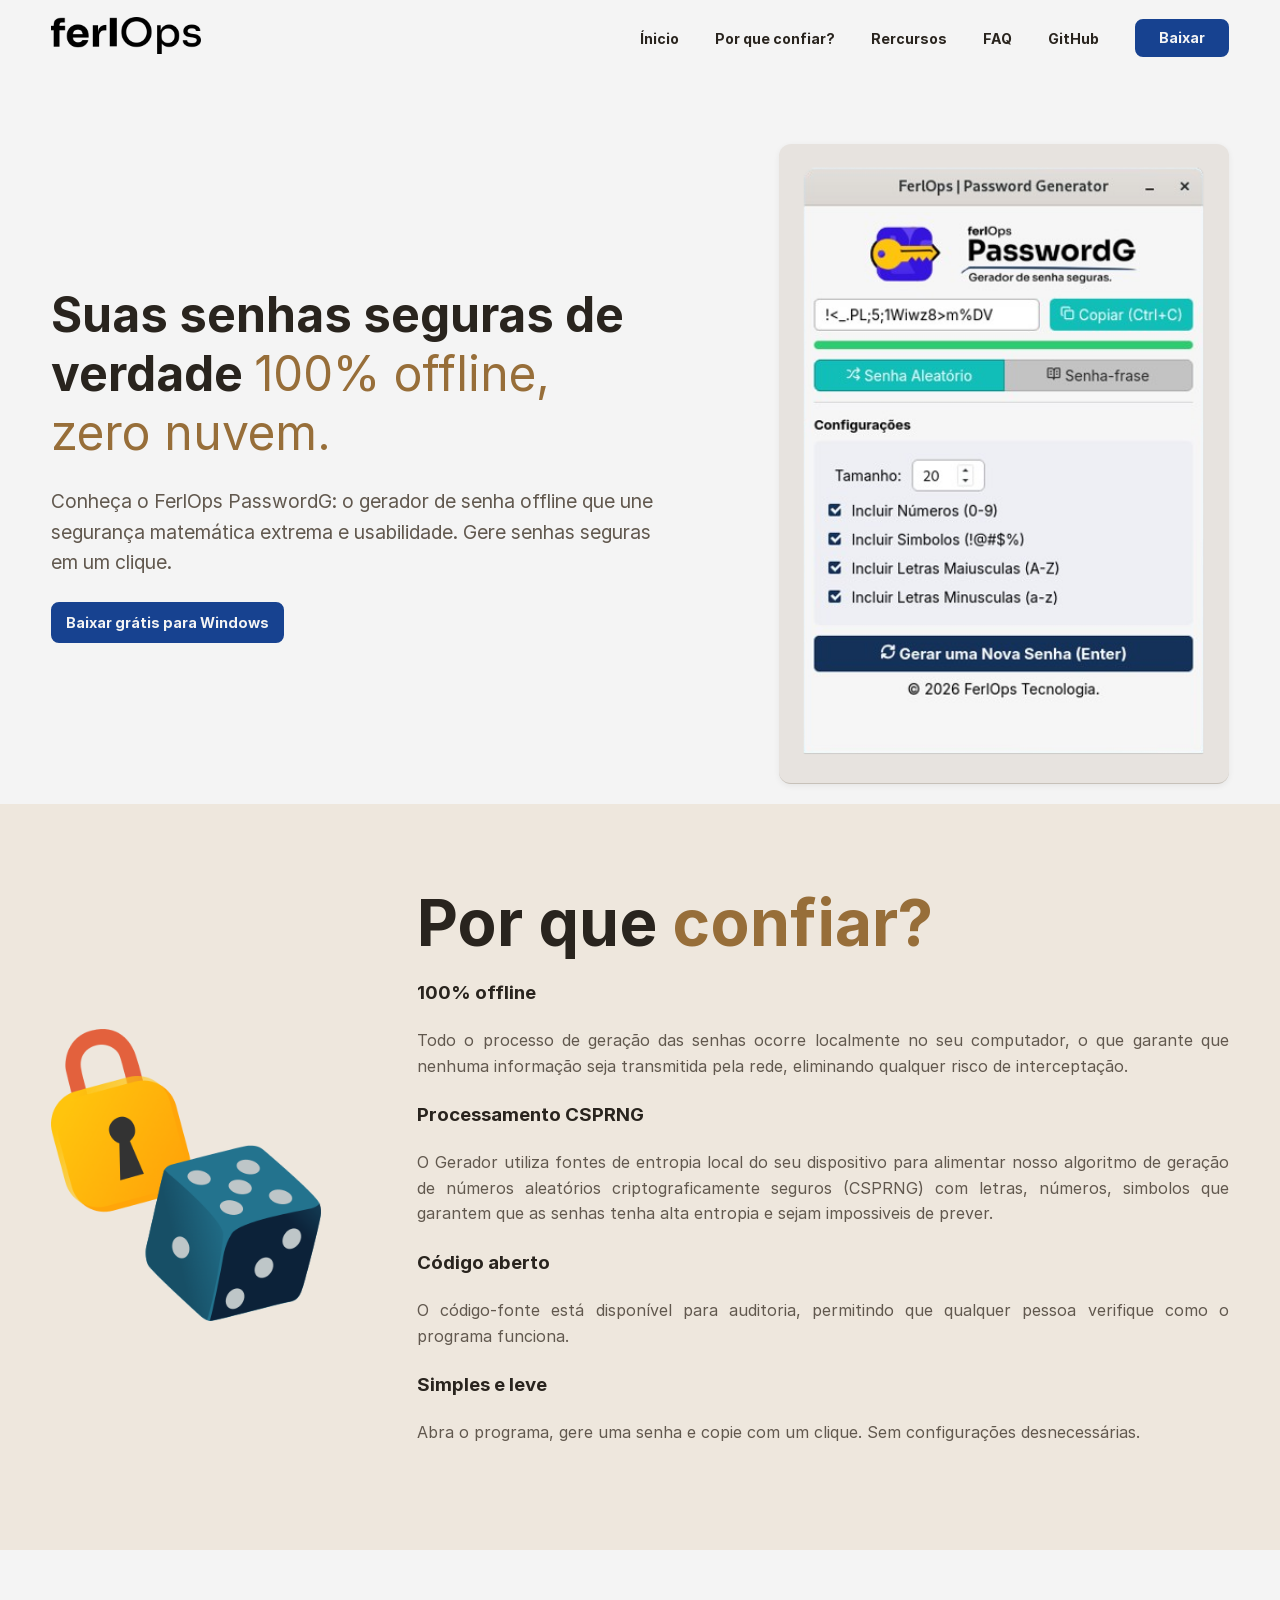
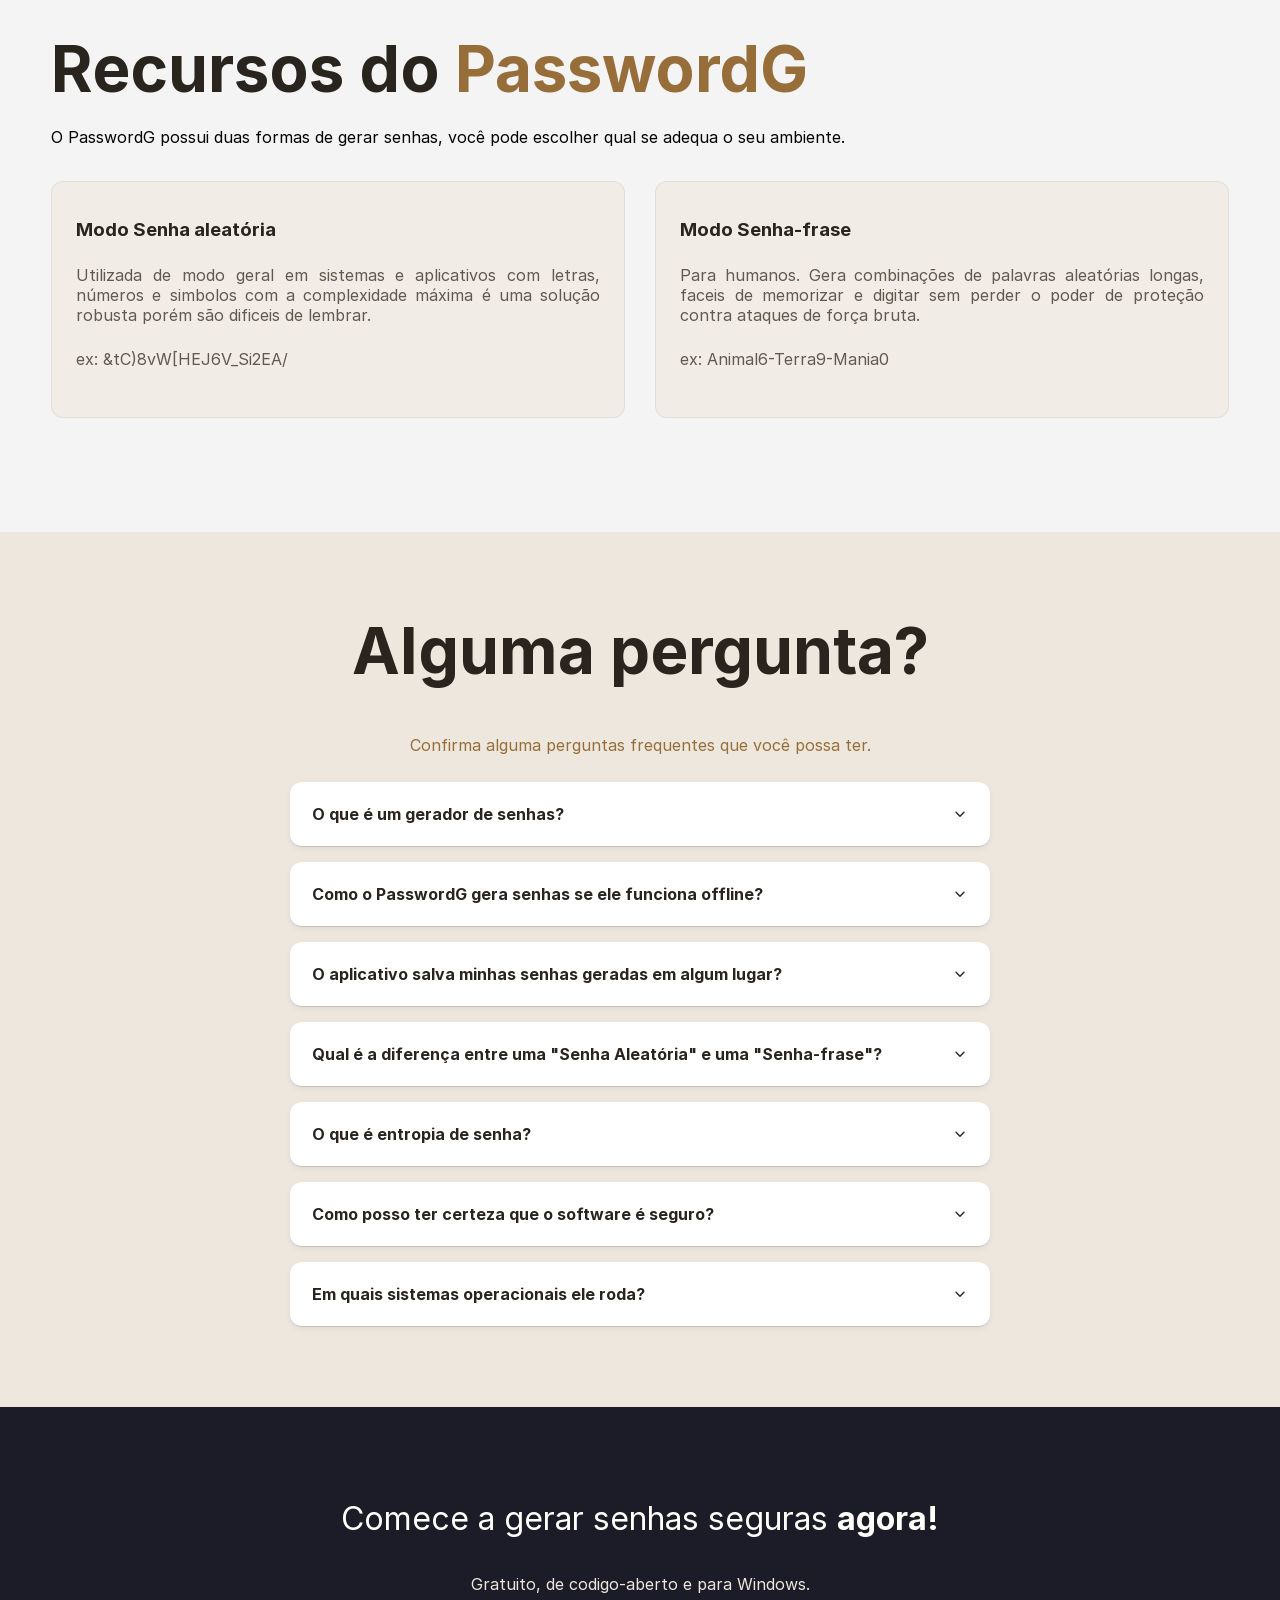
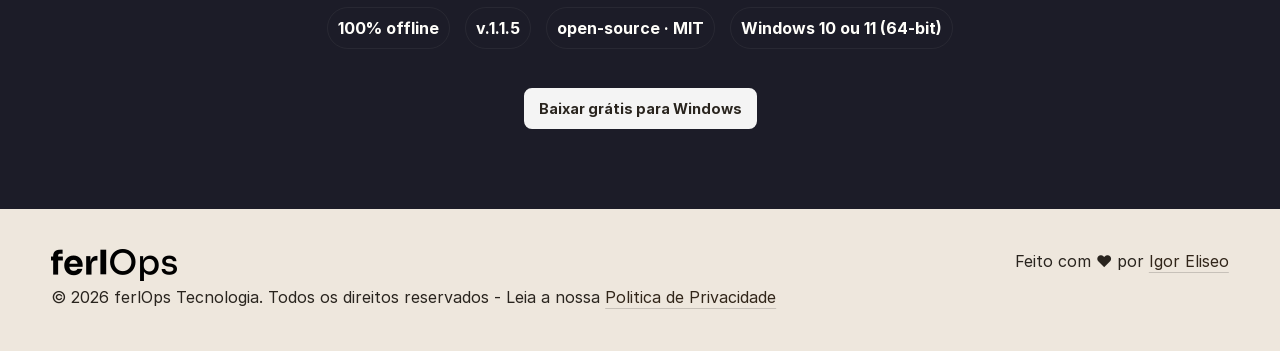
==== index.html @ 21e6d47d "editei o title do index.html" ====
<!DOCTYPE html>
<html lang="pt-BR">
<head>
    <meta charset="UTF-8">
    <meta name="description" content="A ferlOps é uma fornecedora de ferramentas de ponta especializada em criação de senhas seguras e segurança online.">
    <meta name="keywords" content="ferlops, password, generator, passwordg, ferlops tecnologia, gerador de senhas, gerador, passwordG">
    <meta name="author" content="Igor Eliseo">
    <meta property="og:type" content="website">
    <meta property="og:url" content="https://ferlops.com.br/">
    <meta property="og:title" content="ferlOps Tecnologia">
    <meta property="og:description" content="A ferlOps Password é uma ferramenta de ponta especializada em criação de senhas seguras.">
    <meta property="og:image" content="https://ferlops.com.br/assets/images/logo-ferlops.webp">
    <meta name="viewport" content="width=device-width, initial-scale=1.0">
    <title>ferlOps : Sua Identidade Digital, Protegida de Verdade.</title>
    <link rel="stylesheet" href="assets/css/styles.css">
    <link rel="stylesheet" href="assets/css/responsive.css">
    <link rel="stylesheet" href="assets/css/lucide.css">
</head>
<body>
    <header id="header">
        <div class="interface">
            <section class="logotipo-head">
                <img src="assets/images/logo-ferlops.webp" alt="Logotipo do FerlOps">
            </section>


            <nav class="menu-desktop">
                <ul>
                    <li><a href="#hero">Ínicio</a></li>
                    <li><a href="#whytrustus">Por que confiar?</a></li>
                    <li><a href="#features">Rercursos</a></li>
                    <li><a href="#faq">FAQ</a></li>
                    <li><a href="https://github.com/higorfernandoeliseo/PasswordGApp" target="_blank">GitHub</a></li>
                    <li><a href="#download"><button>Baixar</button></a></li>
                </ul>
            </nav>

            <div class="btn-menu-mobile" id="btn-menu-mobile">
                <i class="icon-menu"></i>
            </div>

            <nav class="menu-mobile" id="menu-mobile">
                <i class="icon-x"></i>
                <ul>
                    <li><a href="#hero">Ínicio</a></li>
                    <li><a href="#whytrustus">Por que confiar?</a></li>
                    <li><a href="#features">Rercursos</a></li>
                    <li><a href="#faq">FAQ</a></li>
                    <li><a href="https://github.com/higorfernandoeliseo/PasswordGApp" target="_blank">GitHub</a></li>
                    <li><a href="#download">Baixar</a></li>
                </ul>
            </nav>
        </div>
    </header>

    <main>

        <section class="hero" id="hero">
            <div class="interface">

                <div class="txt-hero">
                    <h1>Suas senhas seguras de verdade <span>100% offline, zero nuvem.</span></h1>
                    <p>Conheça o FerlOps PasswordG: o gerador de senha offline que une segurança matemática extrema e usabilidade. Gere senhas seguras em um clique.</p>
                    <a href="https://github.com/higorfernandoeliseo/PasswordGApp/releases/download/v1.1.5/passwordg-setup-x64.exe" target="_blank"><button>Baixar grátis para Windows</button></a>
                </div>

                <div class="img-hero">
                    <img src="assets/images/passwordg-interface.png" alt="">
                </div>

            </div>
        </section>

        <section class="como-funciona" id="whytrustus">
            <div class="interface">
                <div class="img-comofunciona">
                    <img src="assets/images/dado-csprng.webp" alt="log CSPRNG">
                </div>
                <div class="txt-comofunciona">
                    <h2 class="title-section">Por que <span>confiar?</span></h2>

                    <h3>100% offline</h3>

                    <p>Todo o processo de geração das senhas ocorre localmente no seu computador, o que garante que nenhuma informação seja transmitida pela rede, eliminando qualquer risco de interceptação.</p>

                    <h3>Processamento CSPRNG</h3>
                    <p>O Gerador utiliza fontes de entropia local do seu dispositivo para alimentar nosso algoritmo de geração de números aleatórios criptograficamente seguros (CSPRNG) com letras, números, simbolos que garantem que as senhas tenha alta entropia e sejam impossiveis de prever.</p>

                    <h3>Código aberto</h3>
                    <p>O código-fonte está disponível para auditoria, permitindo que qualquer pessoa verifique como o programa funciona.</p>

                    <h3>Simples e leve</h3>
                    <p>Abra o programa, gere uma senha e copie com um clique. Sem configurações desnecessárias.</p>
                </div>
            </div>
        </section>

        <section class="modo-senha" id="features">
            <div class="interface">
                <h2 class="title-section">Recursos do <span>PasswordG</span></h2>

                <p>O PasswordG possui duas formas de gerar senhas, você pode escolher qual se adequa o seu ambiente.</p>

                <article>

                    <div class="box-mode">
                        <h3>Modo Senha aleatória</h3>
                        <p>Utilizada de modo geral em sistemas e aplicativos com letras, números e simbolos com a complexidade máxima é uma solução robusta porém são dificeis de lembrar.</p>

                        <p>ex: &tC)8vW[HEJ6V_Si2EA/</p>
                    </div>

                    <div class="box-mode">
                        <h3>Modo Senha-frase</h3>
                        <p>Para humanos. Gera combinações de palavras aleatórias longas, faceis de memorizar e digitar sem perder o poder de proteção contra ataques de força bruta.</p>

                        <p>ex: Animal6-Terra9-Mania0</p>
                    </div>
                
                </article>
            </div>
        </section>

        <section class="peguntasfreq" id="faq">
            <div class="interface">
                <h2 class="title-section">Alguma pergunta?</h2>
                <p class="subtitle">Confirma alguma perguntas frequentes que você possa ter.</p>

                <div id="box-accordions">

                    <div class="accordion">
                        <button class="accordion-header">
                            <span>O que é um gerador de senhas?</span>
                            <i class="icon-chevron-down"></i>
                        </button>
                        <div class="accordion-body">
                            <p>Um gerador de senha é uma ferramenta de segurança que cria automaticamente unicas, aleatórias e complexas - incluindo letras maiúsculas e minúsculas, números e símbolos.</p>
                            <p>O principal objetivo é proteger contas online contra ataques cibernéticos, como os de força bruta, evitando o uso de senhas fracas e repetitivas.</p>
                        </div>
                    </div>

                    <div class="accordion">
                        <button class="accordion-header">
                            <span>Como o PasswordG gera senhas se ele funciona offline?</span>
                            <i class="icon-chevron-down"></i>
                        </button>
                        <div class="accordion-body">
                            <p><strong>Não</strong>. O PasswordG funciona 100% offline. Todo o processo de geração das senhas ocorre localmente no seu computador, utilizando fontes de entropia local do seu dispositivo para alimentar nosso algoritmo de geração de números aleatórios criptograficamente seguros (CSPRNG) que garante que nenhuma informação seja transmitida pela rede, eliminando qualquer risco de interceptação.</p>
                        </div>
                    </div>

                    <div class="accordion">
                        <button class="accordion-header">
                            <span>O aplicativo salva minhas senhas geradas em algum lugar?</span>
                            <i class="icon-chevron-down"></i>
                        </button>
                        <div class="accordion-body">
                            <p><strong>Não</strong>. O PasswordG não possui banco de dados local para armazenamento de senha, nem arquivos de log que registrem o que foi gerado. A senha gerada em memória volatil e assim que você copia ou fecha o aplicativo, ela é descartada do seu sistema. Ao copiar pelo botão na interface após 3 segundos ela é apagada da área de transferencia.</p>
                        </div>
                    </div>

                    <div class="accordion">
                        <button class="accordion-header">
                            <span>Qual é a diferença entre uma "Senha Aleatória" e uma "Senha-frase"?</span>
                            <i class="icon-chevron-down"></i>
                        </button>
                        <div class="accordion-body">
                            <p>O modo <strong>Senha Aleatória</strong> gera uma senha de alta complexidade misturando letras, números e simbolos (ex: vZK@1*59np), ideal para copia e colar em gerenciadores de senha ou no uso geral.</p>
                            <p>O modo <strong>Senha-frase</strong> une palavras aleatórias do dicionário de forma longa (ex: Computador-Plus-Brasil). Elas são matemáticamente tão fortes contra ataques de hackers incluindo números quanto as senhas comuns, mas são infinitamente mais fáceis para um ser humano memorizar e digitar.</p>
                        </div>
                    </div>

                    
                    <div class="accordion">
                        <button class="accordion-header">
                            <span>O que é entropia de senha?</span>
                            <i class="icon-chevron-down"></i>
                        </button>
                        <div class="accordion-body">
                            <p>A entropia de senha refere-se ao quão imprevisivel sua senha ou frase é, medida em bits. Normalmente quanto mais bits de entropia, mais complexa é a senha e mais dificil é quebrá-la por meio de ataques de força bruta.<br /><br />
                                Os atacantes de força bruta usam o métodos de tentativa e erro para adivinhar conbinações de caracteres em credenciais de login, senhas e dados de criptografia.<br /><br />
                                Por exemplo, muitos hackers usam scripts e maquinas complexas para automatizar milhares de tentativas de senhas em poucos minutos. Em um dos casos mais impressionantes, pesquisadores processaram até <a href="https://arstechnica.com/information-technology/2012/12/25-gpu-cluster-cracks-every-standard-windows-password-in-6-hours/">350 bilhoes de tentativas de senha</a> por segundo. (artigo em inglês)</p>
                        </div>
                    </div>

                    <div class="accordion">
                        <button class="accordion-header">
                            <span>Como posso ter certeza que o software é seguro?</span>
                            <i class="icon-chevron-down"></i>
                        </button>
                        <div class="accordion-body">
                            <p>Como um projeto de codigo-aberto, o codigo-fonte do PasswordG é transparente, disponível para auditoria no GitHub - Licença MIT. </p><p>Utilizamos algoritmos de geração de números aleatórios criptograficamente seguros (CSPRNG), que garantem que as senhas geradas tenham alta entropia e sejam impossiveis de prever.</p>
                        </div>
                    </div>

                    <div class="accordion">
                        <button class="accordion-header">
                            <span>Em quais sistemas operacionais ele roda?</span>
                            <i class="icon-chevron-down"></i>
                        </button>
                        <div class="accordion-body">
                            <p>O PasswordG possui suporte nativo para <strong>Windows</strong> em breve para Linux e macOS, mantendo a mesma experiência de uso e nivel de segurança, independentemente do sistema escolhiido.</p>
                        </div>
                    </div>


                </div>
            </div>
        </section>

        <section class="download" id="download">
           <div class="interface">
                <h3>Comece a gerar senhas seguras <span>agora!</span></h3>
                <p>Gratuito, de codigo-aberto e para Windows.</p>
                
                <div class="tags-info">
                    <span>100% offline</span>
                    <span>v.1.1.5</span>
                    <span>open-source · MIT</span>
                    <span>Windows 10 ou 11 (64-bit)</span>
                </div>

                <button><a href="https://github.com/higorfernandoeliseo/PasswordGApp/releases/download/v1.1.5/passwordg-setup-x64.exe" target="_blank">Baixar grátis para Windows <i class="icon-downloa"></i></a></button>
           </div>
        </section>

    </main>

    <footer>
        <div class="interface">
            <div class="logo-footer">
                <img src="assets/images/logo-ferlops-footer.webp" alt="">
                <p></p>
                <p>&copy; 2026 ferlOps Tecnologia. Todos os direitos reservados - Leia a nossa <a href="policy-privacy.html" target="_blank">Politica de Privacidade</a></p>
            </div>
            <div class="appinfo">
                <p>Feito com ❤️ por <a href="https://github.com/higorfernandoeliseo" target="_blank">Igor Eliseo</a></p>
            </div>
        </div>
    </footer>
  

    <script src="assets/js/web.js"></script>
</body>
</html>
---- assets/css/styles.css ----
@font-face {
    font-family: 'inter';
    src: url('fonts/Inter-Regular.woff2');
    font-weight: normal;
}

@font-face {
    font-family: 'inter';
    src: url('fonts/Inter-Medium.woff2');
    font-weight: 500;
}

@font-face {
    font-family: 'inter';
    src: url('fonts/Inter-Bold.woff2');
    font-weight: 700;
}

* {
    margin: 0;
    padding: 0;
    box-sizing: border-box;
    font-family: 'inter', sans-serif;
}

:root {
    --corMarron: #312519;
    --corBege: #f4f4f4;
    --corTexto-1: #29241e;
    --corTexto-2: #976e39;
    --corTexto-3: #61584e;
    --corHoverMenu: #e4e4e4;
    --corPreto: #1c1c28;
    --bordaEscura: #c7c1b9;
    --corMarronEscuro: #312519;
    --corBegeMedio: #eee7dd;
    --corBegeClaro: #f5f1e5;
    --corBoxModos: #f2f1ed;
    --corAzul-1: #174290;
    --corVerdeEscuro: #114a5d;
    --corAzul-2: #143159;
    --corBranco: #fffefa;
}

html {
    scroll-behavior: smooth;
}

body {
    background-color: var(--corBegeMedio);
}

.interface {
    max-width: 1380px;
    padding: 0 4%;
    margin: 0 auto;
}

button {
    background-color: var(--corAzul-1);
    border: 2px solid var(--corAzul-1);
    border-radius: 8px;
    color: var(--corBege);
    cursor: pointer;
    font-size: 0.90rem;
    transition: .5s;
}

button:hover {
    background-color: var(--corPreto);
    color: var(--corBege);
    border-color: var(--corPreto);
}

h2.title-section {
    font-size: 4rem;
    color: var(--corTexto-1);
    padding-bottom: 20px;
}

h2.title-section span {
    color: var(--corTexto-2);
}

h3 {
    color: var(--corTexto-1);
}

/* Estilo do cabeçalho */

header {
    background-color: transparent;
    padding: 17px 0;
    position: fixed;
    width: 100%;
    z-index: 9999;
}

header.rolled {
    background-color: var(--corBege);
    box-shadow: 0 8px 4px rgba(0, 0, 0, 0.06);
    transition: .3s;
}

header > .interface {
    display: flex;
    align-items: center;
    justify-content: space-between;
}

header .logotipo-head img {
    max-width: 150px;
}

header nav.menu-desktop ul {
    display: flex;
    align-items: center;
    list-style: none;
    gap: 36px;
}

header nav.menu-desktop a {
    color: var(--corTexto-1);
    text-decoration: none;
    font-size: 0.88rem;
    font-weight: bold;
}

header nav.menu-desktop a:hover {
    text-decoration: underline;
    text-underline-offset: 0.5rem;
    text-decoration-thickness: 1.5px;
    text-decoration-color: var(--corHoverMenu);
}

header nav.menu-desktop-noresponsible ul {
    display: flex;
    align-items: center;
    list-style: none;
    gap: 36px;
}

header nav.menu-desktop-noresponsible a {
    color: var(--corTexto-1);
    text-decoration: none;
    font-size: 0.88rem;
    font-weight: bold;
}

header nav.menu-desktop-noresponsible a:hover {
    text-decoration: underline;
    text-underline-offset: 0.5rem;
    text-decoration-thickness: 1.5px;
    text-decoration-color: var(--corHoverMenu);
}

header nav.menu-desktop a button {
    width: 94px;
    height: 38px;
    font-weight: bold;
}

/* Estilo do menu mobile */

.btn-menu-mobile {
    display: none;
}

.btn-menu-mobile i {
    font-size: 2rem;
    color: var(--corMarron);
}

.menu-mobile.abrir-menu {
    left: 0;
    pointer-events: initial;
}

.menu-mobile {
    position: fixed;
    top: 0;
    left: 100%;
    width: 100%;
    height: 100vh;
    background-color: var(--corBege);
    text-align: right;
    padding: 32px 0;
    pointer-events: none;
    transition: .5s;
}

.menu-mobile ul {
    list-style: none;
    padding: 64px 0;
}

.menu-mobile ul li a {
    color: var(--corMarron);
    font-size: 1.4rem;
    text-decoration: none;
    display: block;
    padding: 24px;
    transition: .2s;
    outline: none;
}

.menu-mobile ul li a:hover {
    background-color: var(--corBegeMedio);
    color: var(--corMarron);
    text-decoration: underline;
    text-underline-offset: 0.5rem;
    text-decoration-thickness: 1.5px;
    text-decoration-color: var(--corTexto-2);
}

.menu-mobile .icon-x {
    font-size: 2rem;
    color: var(--corMarron);
    padding: 24px;
}

/* Estilo da hero */

section.hero {
    background-color: var(--corBege);
    padding-top: 144px;
    padding-bottom: 20px;
}

.hero > .interface {
    display: flex;
    align-items: center;
    gap: 120px;
}

.hero .img-hero {
    line-height: 0;
}

.hero .img-hero img {
    width: 450px;
    background-color: rgba(210, 200, 190, 0.4);
    border: none;
    border-bottom: 1px solid var(--bordaEscura);
    border-radius: 12px;
    box-shadow: 0 2px 6px rgba(0, 0, 0, 0.06)
}

.hero .txt-hero h1 {
    font-size: 3rem;
    color: var(--corTexto-1);
}

.hero .txt-hero h1 span {
    font-weight: normal;
    color: var(--corTexto-2);
}

.hero .txt-hero p {
    color: var(--corTexto-3);
    line-height: 1.6;
    font-size: 1.2rem;
    margin: 24px 0;
}

.hero .txt-hero button {
    padding: 10px 13px;
    font-weight: bold;
}

/* Estilo do hero - politica de privacidade */

section.hero-privacy {
    background-color: var(--corBege);
    padding-top: 144px;
    padding-bottom: 20px;
}

.hero-privacy > .interface {
    display: flex;
    align-items: center;
    text-align: center;
    gap: 120px;
    max-width: 800px;
}

.hero-privacy .txt-policy h1 {
    font-size: 3rem;
    color: var(--corTexto-1);
}

.hero-privacy .txt-policy p {
    color: var(--corTexto-3);
    line-height: 1.6;
    font-size: 1rem;
    margin: 24px 0;
}

/* Estilo como funciona */

section.como-funciona {
    padding: 80px 0;
}

.como-funciona > .interface {
    display: flex;
    align-items: center;
    justify-content: space-between;
    gap: 96px;
}

.como-funciona .txt-comofunciona p {
    color: var(--corTexto-3);
    text-align: justify;
    line-height: 1.6;
    margin: 24px 0;
}

.como-funciona .img-comofunciona img{
    width: 270px;
}

/* Estilo da seção modos */

section.modo-senha {
    padding: 80px 0;
    background-color: var(--corBege);
}


.modo-senha article {
    display: grid;
    grid-template-columns: repeat(auto-fit, minmax(280px, 1fr));
    gap: 30px;
    width: 100%;
    margin: 34px 0;
}

.modo-senha .box-mode {
    background-color: rgba(238, 231, 221, 0.6);
    border: 1px solid rgba(0, 0, 0, 0.06);
    padding: 24px;
    border-radius: 12px;
}

.box-mode h3 {
    color: var(--corTexto-1);
    margin: 12px 0;
}

.box-mode p {
    color: var(--corTexto-3);
    text-align: justify;
    margin: 24px 0;
}

/* Estilo do perguntas frequentes (FAQ) */

section.peguntasfreq {
    padding: 80px 0;
}

.peguntasfreq > .interface {
    display: flex;
    align-items: center;
    flex-direction: column;
}

.peguntasfreq p.subtitle {
    color: var(--corTexto-2);
    text-align: justify;
    line-height: 1.6;
    margin: 24px 0;
}

#box-accordions {
    display: flex;
    flex-direction: column;
    gap: 15px;
    width: 100%;
    max-width: 700px;
}

#box-accordions .accordion {
    background-color: #fff;
    border-radius: 12px;
    padding: 12px;
    cursor: pointer;
    box-shadow: 0 2px 6px rgba(0, 0, 0, 0.06);
    border-bottom: 1px solid var(--bordaEscura);
    outline: none;
}

.accordion .accordion-header {
    width: 100%;
    border: none;
    background-color: transparent;
    display: flex;
    align-items: center;
    justify-content: space-between;
    font-weight: 500;
    font-size: 1rem;
    cursor: pointer;
    padding: 10px;
}

.accordion .accordion-header span {
    max-width: 100%;
    white-space: normal;
    text-align: left;
    overflow: hidden;
    text-overflow: clip;
    color: var(--corTexto-1);
    font-weight: bold;
}

.accordion .accordion-header i {
    color: var(--corPreto);
}

.accordion .accordion-body {
    color: var(--corTexto-3);
    font-size: 1rem;
    opacity: 0;
    height: 0;
    overflow: hidden;
}

.accordion .accordion-body p {
    line-height: 1.6;
}

.accordion .accordion-body p a {
    color: var(--corTexto-2);
}

.accordion .accordion-body.active {
    margin: 10px;
    height: auto;
    opacity: 1;
}

/* Estilo do download */

section.download {
    background-color: var(--corPreto);
    padding: 80px 0;
}

.download > .interface {
    display: flex;
    align-items: center;
    flex-direction: column;
}

.download h3 {
    color: var(--corBranco);
    font-size: 2rem;
    margin: 12px 0;
    font-weight: normal;
}

.download h3 span {
    font-weight: bold;
}

.download .tags-info {
    margin-bottom: 50px;
}

.download .tags-info span {
    color: var(--corBranco);
    font-weight: bold;
    padding: 10px;
    border: 1px solid rgba(238, 231, 221, 0.06);
    border-radius: 60px;
    margin: 0 5px;
}

.download p {
    color: var(--corBegeMedio);
    margin: 24px 0;
}

.download button {
    background-color: var(--corBege);
    color: var(--corTexto-1);
    border-color: var(--corBege);
    padding: 10px 13px;
    font-weight: bold;
}

.download button a {
    color: var(--corTexto-1);
    text-decoration: none;
}

/* Estilo do rodapé */

footer {
    padding: 40px 0;
    color: var(--corTexto-1);
}

footer > .interface {
    display: flex;
    justify-content: space-between;
}

footer p {
    line-height: 1.6;
}

footer a {
    text-underline-offset: 0.3rem;
    text-decoration-color: var(--bordaEscura);
    color: var(--corMarron);
}
---- assets/css/responsive.css ----
@media (max-width: 1000px) {

    /* Estilo do menu */

    h2.title-section {
        font-size: 2rem;
    }

    .menu-desktop {
        display: none;
    }

    /* Estilo da hero */

    section.hero {
        background-color: var(--corBege);
        padding-bottom: 20px;
    }

    .hero > .interface {
        text-align: center;
        gap: 120px;
        flex-direction: column;
    }

    .hero .img-hero {
        line-height: 0;
    }

    .hero .img-hero img {
        width: 320px;
        background-color: rgba(210, 200, 190, 0.4);
        border: none;
        border-bottom: 1px solid var(--bordaEscura);
        border-radius: 12px;
        box-shadow: 0 2px 6px rgba(0, 0, 0, 0.06)
    }

    .hero .txt-hero h1 {
        font-size: 2rem;
    }

    .hero .txt-hero p {
        font-size: 1rem;
    }

    .hero .txt-hero button {
        padding: 10px 13px;
        font-weight: bold;
    }


    /* Estilo como funciona */

    .como-funciona > .interface {
        flex-direction: column;
    }

    .como-funciona .img-comofunciona img{
        width: 230px;
    }

    /* Estilo do download */

    .download > .interface { 
        text-align: center;
    }
    .download .tags-info span {
        display: flex;
        margin: 10px 0;
    }

    /* Estilo do rodapé */

    footer > .interface {
        display: flex;
        justify-content: space-between;
        flex-direction: column-reverse;
        gap: 32px;
        text-align: center;
    }

    .btn-menu-mobile {
        display: block;
    }

}
---- assets/css/lucide.css ----
@font-face {
  font-family: "lucide";
  src: url('lucide.eot?t=1781765884348'); /* IE9*/
  src: url('lucide.eot?t=1781765884348#iefix') format('embedded-opentype') /* IE6-IE8 */,
  url('fonts/lucide.woff2?t=1781765884348') format('woff2'),
  url('fonts/lucide.woff?t=1781765884348') format('woff'),
  url('fonts/lucide.ttf?t=1781765884348') format('truetype'),
  url('fonts/lucide.svg?t=1781765884348') format('svg');
}

[class^="icon-"], [class*=" icon-"] {
  font-family: 'lucide' !important;font-size: inherit;
  font-style:normal;
  -webkit-font-smoothing: antialiased;
  -moz-osx-font-smoothing: grayscale;
}




.icon-a-arrow-down::before { content: "\e585"; }
.icon-a-arrow-up::before { content: "\e586"; }
.icon-a-large-small::before { content: "\e587"; }
.icon-accessibility::before { content: "\e297"; }
.icon-activity-square::before { content: "\e4b4"; }
.icon-activity::before { content: "\e038"; }
.icon-ad::before { content: "\e700"; }
.icon-air-vent::before { content: "\e34d"; }
.icon-airplay::before { content: "\e039"; }
.icon-alarm-check::before { content: "\e1ec"; }
.icon-alarm-clock-check::before { content: "\e1ec"; }
.icon-alarm-clock-minus::before { content: "\e1ed"; }
.icon-alarm-clock-off::before { content: "\e23b"; }
.icon-alarm-clock-plus::before { content: "\e1ee"; }
.icon-alarm-clock::before { content: "\e03a"; }
.icon-alarm-minus::before { content: "\e1ed"; }
.icon-alarm-plus::before { content: "\e1ee"; }
.icon-alarm-smoke::before { content: "\e57b"; }
.icon-album::before { content: "\e03b"; }
.icon-alert-circle::before { content: "\e077"; }
.icon-alert-octagon::before { content: "\e127"; }
.icon-alert-triangle::before { content: "\e193"; }
.icon-align-center-horizontal::before { content: "\e26c"; }
.icon-align-center-vertical::before { content: "\e26d"; }
.icon-align-center::before { content: "\e182"; }
.icon-align-end-horizontal::before { content: "\e26e"; }
.icon-align-end-vertical::before { content: "\e26f"; }
.icon-align-horizontal-distribute-center::before { content: "\e03c"; }
.icon-align-horizontal-distribute-end::before { content: "\e03d"; }
.icon-align-horizontal-distribute-start::before { content: "\e03e"; }
.icon-align-horizontal-justify-center::before { content: "\e272"; }
.icon-align-horizontal-justify-end::before { content: "\e273"; }
.icon-align-horizontal-justify-start::before { content: "\e274"; }
.icon-align-horizontal-space-around::before { content: "\e275"; }
.icon-align-horizontal-space-between::before { content: "\e276"; }
.icon-align-justify::before { content: "\e184"; }
.icon-align-left::before { content: "\e185"; }
.icon-align-right::before { content: "\e183"; }
.icon-align-start-horizontal::before { content: "\e270"; }
.icon-align-start-vertical::before { content: "\e271"; }
.icon-align-vertical-distribute-center::before { content: "\e27e"; }
.icon-align-vertical-distribute-end::before { content: "\e27f"; }
.icon-align-vertical-distribute-start::before { content: "\e280"; }
.icon-align-vertical-justify-center::before { content: "\e277"; }
.icon-align-vertical-justify-end::before { content: "\e278"; }
.icon-align-vertical-justify-start::before { content: "\e279"; }
.icon-align-vertical-space-around::before { content: "\e27a"; }
.icon-align-vertical-space-between::before { content: "\e27b"; }
.icon-ambulance::before { content: "\e5bb"; }
.icon-ampersand::before { content: "\e49c"; }
.icon-ampersands::before { content: "\e49d"; }
.icon-amphora::before { content: "\e61b"; }
.icon-anchor::before { content: "\e03f"; }
.icon-angry::before { content: "\e2fc"; }
.icon-annoyed::before { content: "\e2fd"; }
.icon-antenna::before { content: "\e4e2"; }
.icon-anvil::before { content: "\e580"; }
.icon-aperture::before { content: "\e040"; }
.icon-app-window-mac::before { content: "\e5d2"; }
.icon-app-window::before { content: "\e426"; }
.icon-apple::before { content: "\e34e"; }
.icon-archive-restore::before { content: "\e2cd"; }
.icon-archive-x::before { content: "\e50c"; }
.icon-archive::before { content: "\e041"; }
.icon-area-chart::before { content: "\e4d3"; }
.icon-armchair::before { content: "\e2c0"; }
.icon-arrow-big-down-dash::before { content: "\e41d"; }
.icon-arrow-big-down::before { content: "\e1e1"; }
.icon-arrow-big-left-dash::before { content: "\e41e"; }
.icon-arrow-big-left::before { content: "\e1e2"; }
.icon-arrow-big-right-dash::before { content: "\e41f"; }
.icon-arrow-big-right::before { content: "\e1e3"; }
.icon-arrow-big-up-dash::before { content: "\e420"; }
.icon-arrow-big-up::before { content: "\e1e4"; }
.icon-arrow-down-0-1::before { content: "\e413"; }
.icon-arrow-down-01::before { content: "\e413"; }
.icon-arrow-down-1-0::before { content: "\e414"; }
.icon-arrow-down-10::before { content: "\e414"; }
.icon-arrow-down-a-z::before { content: "\e415"; }
.icon-arrow-down-az::before { content: "\e415"; }
.icon-arrow-down-circle::before { content: "\e078"; }
.icon-arrow-down-from-line::before { content: "\e454"; }
.icon-arrow-down-left-from-circle::before { content: "\e3f7"; }
.icon-arrow-down-left-from-square::before { content: "\e5a1"; }
.icon-arrow-down-left-square::before { content: "\e4b5"; }
.icon-arrow-down-left::before { content: "\e043"; }
.icon-arrow-down-narrow-wide::before { content: "\e044"; }
.icon-arrow-down-right-from-circle::before { content: "\e3f8"; }
.icon-arrow-down-right-from-square::before { content: "\e5a2"; }
.icon-arrow-down-right-square::before { content: "\e4b6"; }
.icon-arrow-down-right::before { content: "\e045"; }
.icon-arrow-down-square::before { content: "\e427"; }
.icon-arrow-down-to-dot::before { content: "\e44d"; }
.icon-arrow-down-to-line::before { content: "\e455"; }
.icon-arrow-down-up::before { content: "\e046"; }
.icon-arrow-down-wide-narrow::before { content: "\e047"; }
.icon-arrow-down-z-a::before { content: "\e416"; }
.icon-arrow-down-za::before { content: "\e416"; }
.icon-arrow-down::before { content: "\e042"; }
.icon-arrow-left-circle::before { content: "\e079"; }
.icon-arrow-left-from-line::before { content: "\e456"; }
.icon-arrow-left-right::before { content: "\e24a"; }
.icon-arrow-left-square::before { content: "\e428"; }
.icon-arrow-left-to-line::before { content: "\e457"; }
.icon-arrow-left::before { content: "\e048"; }
.icon-arrow-right-circle::before { content: "\e07a"; }
.icon-arrow-right-from-line::before { content: "\e458"; }
.icon-arrow-right-left::before { content: "\e417"; }
.icon-arrow-right-square::before { content: "\e429"; }
.icon-arrow-right-to-line::before { content: "\e459"; }
.icon-arrow-right::before { content: "\e049"; }
.icon-arrow-up-0-1::before { content: "\e418"; }
.icon-arrow-up-01::before { content: "\e418"; }
.icon-arrow-up-1-0::before { content: "\e419"; }
.icon-arrow-up-10::before { content: "\e419"; }
.icon-arrow-up-a-z::before { content: "\e41a"; }
.icon-arrow-up-az::before { content: "\e41a"; }
.icon-arrow-up-circle::before { content: "\e07b"; }
.icon-arrow-up-down::before { content: "\e37d"; }
.icon-arrow-up-from-dot::before { content: "\e44e"; }
.icon-arrow-up-from-line::before { content: "\e45a"; }
.icon-arrow-up-left-from-circle::before { content: "\e3f9"; }
.icon-arrow-up-left-from-square::before { content: "\e5a3"; }
.icon-arrow-up-left-square::before { content: "\e4b7"; }
.icon-arrow-up-left::before { content: "\e04b"; }
.icon-arrow-up-narrow-wide::before { content: "\e04c"; }
.icon-arrow-up-right-from-circle::before { content: "\e3fa"; }
.icon-arrow-up-right-from-square::before { content: "\e5a4"; }
.icon-arrow-up-right-square::before { content: "\e4b8"; }
.icon-arrow-up-right::before { content: "\e04d"; }
.icon-arrow-up-square::before { content: "\e42a"; }
.icon-arrow-up-to-line::before { content: "\e45b"; }
.icon-arrow-up-wide-narrow::before { content: "\e41b"; }
.icon-arrow-up-z-a::before { content: "\e41c"; }
.icon-arrow-up-za::before { content: "\e41c"; }
.icon-arrow-up::before { content: "\e04a"; }
.icon-arrows-up-from-line::before { content: "\e4d4"; }
.icon-asterisk-square::before { content: "\e168"; }
.icon-asterisk::before { content: "\e1ef"; }
.icon-astroid::before { content: "\e6f0"; }
.icon-at-sign::before { content: "\e04e"; }
.icon-atom::before { content: "\e3d7"; }
.icon-audio-lines::before { content: "\e55a"; }
.icon-audio-waveform::before { content: "\e55b"; }
.icon-award::before { content: "\e04f"; }
.icon-axe::before { content: "\e050"; }
.icon-axis-3-d::before { content: "\e2fe"; }
.icon-axis-3d::before { content: "\e2fe"; }
.icon-baby::before { content: "\e2ce"; }
.icon-backpack::before { content: "\e2c8"; }
.icon-badge-alert::before { content: "\e475"; }
.icon-badge-cent::before { content: "\e50f"; }
.icon-badge-check::before { content: "\e241"; }
.icon-badge-dollar-sign::before { content: "\e476"; }
.icon-badge-euro::before { content: "\e510"; }
.icon-badge-help::before { content: "\e47b"; }
.icon-badge-indian-rupee::before { content: "\e511"; }
.icon-badge-info::before { content: "\e477"; }
.icon-badge-japanese-yen::before { content: "\e512"; }
.icon-badge-minus::before { content: "\e478"; }
.icon-badge-percent::before { content: "\e479"; }
.icon-badge-plus::before { content: "\e47a"; }
.icon-badge-pound-sterling::before { content: "\e513"; }
.icon-badge-question-mark::before { content: "\e47b"; }
.icon-badge-russian-ruble::before { content: "\e514"; }
.icon-badge-swiss-franc::before { content: "\e515"; }
.icon-badge-turkish-lira::before { content: "\e67e"; }
.icon-badge-x::before { content: "\e47c"; }
.icon-badge::before { content: "\e474"; }
.icon-baggage-claim::before { content: "\e2c9"; }
.icon-balloon::before { content: "\e6af"; }
.icon-ban::before { content: "\e051"; }
.icon-banana::before { content: "\e34f"; }
.icon-bandage::before { content: "\e61d"; }
.icon-banknote-arrow-down::before { content: "\e64c"; }
.icon-banknote-arrow-up::before { content: "\e64d"; }
.icon-banknote-check::before { content: "\e70c"; }
.icon-banknote-x::before { content: "\e64e"; }
.icon-banknote::before { content: "\e052"; }
.icon-bar-chart-2::before { content: "\e068"; }
.icon-bar-chart-3::before { content: "\e2a3"; }
.icon-bar-chart-4::before { content: "\e2a4"; }
.icon-bar-chart-big::before { content: "\e4a9"; }
.icon-bar-chart-horizontal-big::before { content: "\e4a7"; }
.icon-bar-chart-horizontal::before { content: "\e2a2"; }
.icon-bar-chart::before { content: "\e06a"; }
.icon-barcode::before { content: "\e533"; }
.icon-barrel::before { content: "\e675"; }
.icon-baseline::before { content: "\e285"; }
.icon-bath::before { content: "\e2ab"; }
.icon-battery-charging::before { content: "\e054"; }
.icon-battery-full::before { content: "\e055"; }
.icon-battery-low::before { content: "\e056"; }
.icon-battery-medium::before { content: "\e057"; }
.icon-battery-plus::before { content: "\e63e"; }
.icon-battery-warning::before { content: "\e3ac"; }
.icon-battery::before { content: "\e053"; }
.icon-beaker::before { content: "\e058"; }
.icon-bean-off::before { content: "\e390"; }
.icon-bean::before { content: "\e38f"; }
.icon-bed-double::before { content: "\e2c2"; }
.icon-bed-single::before { content: "\e2c3"; }
.icon-bed::before { content: "\e2c1"; }
.icon-beef-off::before { content: "\e6dc"; }
.icon-beef::before { content: "\e3a5"; }
.icon-beer-off::before { content: "\e5d9"; }
.icon-beer::before { content: "\e2cf"; }
.icon-bell-check::before { content: "\e6ef"; }
.icon-bell-dot::before { content: "\e42b"; }
.icon-bell-electric::before { content: "\e57c"; }
.icon-bell-minus::before { content: "\e1f0"; }
.icon-bell-off::before { content: "\e05a"; }
.icon-bell-plus::before { content: "\e1f1"; }
.icon-bell-ring::before { content: "\e224"; }
.icon-bell::before { content: "\e059"; }
.icon-between-horizonal-end::before { content: "\e591"; }
.icon-between-horizonal-start::before { content: "\e592"; }
.icon-between-horizontal-end::before { content: "\e591"; }
.icon-between-horizontal-start::before { content: "\e592"; }
.icon-between-vertical-end::before { content: "\e593"; }
.icon-between-vertical-start::before { content: "\e594"; }
.icon-biceps-flexed::before { content: "\e5eb"; }
.icon-bike::before { content: "\e1d2"; }
.icon-binary::before { content: "\e1f2"; }
.icon-binoculars::before { content: "\e621"; }
.icon-biohazard::before { content: "\e441"; }
.icon-bird::before { content: "\e3c5"; }
.icon-birdhouse::before { content: "\e69a"; }
.icon-bitcoin::before { content: "\e05b"; }
.icon-blend::before { content: "\e59c"; }
.icon-blender::before { content: "\e6f4"; }
.icon-blinds::before { content: "\e3c0"; }
.icon-blocks::before { content: "\e4fa"; }
.icon-bluetooth-connected::before { content: "\e1b8"; }
.icon-bluetooth-off::before { content: "\e1b9"; }
.icon-bluetooth-searching::before { content: "\e1ba"; }
.icon-bluetooth::before { content: "\e05c"; }
.icon-bold::before { content: "\e05d"; }
.icon-bolt::before { content: "\e58c"; }
.icon-bomb::before { content: "\e2ff"; }
.icon-bone-fracture::before { content: "\e715"; }
.icon-bone::before { content: "\e358"; }
.icon-book-a::before { content: "\e544"; }
.icon-book-alert::before { content: "\e672"; }
.icon-book-audio::before { content: "\e545"; }
.icon-book-check::before { content: "\e546"; }
.icon-book-copy::before { content: "\e3ec"; }
.icon-book-dashed::before { content: "\e3ed"; }
.icon-book-down::before { content: "\e3ee"; }
.icon-book-headphones::before { content: "\e547"; }
.icon-book-heart::before { content: "\e548"; }
.icon-book-image::before { content: "\e549"; }
.icon-book-key::before { content: "\e3ef"; }
.icon-book-lock::before { content: "\e3f0"; }
.icon-book-marked::before { content: "\e3f1"; }
.icon-book-minus::before { content: "\e3f2"; }
.icon-book-open-check::before { content: "\e381"; }
.icon-book-open-text::before { content: "\e54a"; }
.icon-book-open::before { content: "\e05f"; }
.icon-book-plus::before { content: "\e3f3"; }
.icon-book-search::before { content: "\e6ab"; }
.icon-book-template::before { content: "\e3ed"; }
.icon-book-text::before { content: "\e54b"; }
.icon-book-type::before { content: "\e54c"; }
.icon-book-up-2::before { content: "\e4a6"; }
.icon-book-up::before { content: "\e3f4"; }
.icon-book-user::before { content: "\e54d"; }
.icon-book-x::before { content: "\e3f5"; }
.icon-book::before { content: "\e05e"; }
.icon-bookmark-check::before { content: "\e51f"; }
.icon-bookmark-minus::before { content: "\e23c"; }
.icon-bookmark-off::before { content: "\e6df"; }
.icon-bookmark-plus::before { content: "\e23d"; }
.icon-bookmark-x::before { content: "\e520"; }
.icon-bookmark::before { content: "\e060"; }
.icon-boom-box::before { content: "\e4ee"; }
.icon-bot-message-square::before { content: "\e5ce"; }
.icon-bot-off::before { content: "\e5e0"; }
.icon-bot::before { content: "\e1bb"; }
.icon-bottle-wine::before { content: "\e67b"; }
.icon-bow-arrow::before { content: "\e65e"; }
.icon-box-select::before { content: "\e1cb"; }
.icon-box::before { content: "\e061"; }
.icon-boxes::before { content: "\e2d0"; }
.icon-braces::before { content: "\e36a"; }
.icon-brackets::before { content: "\e443"; }
.icon-brain-circuit::before { content: "\e3c7"; }
.icon-brain-cog::before { content: "\e3c8"; }
.icon-brain::before { content: "\e3c6"; }
.icon-brick-wall-fire::before { content: "\e653"; }
.icon-brick-wall-shield::before { content: "\e690"; }
.icon-brick-wall::before { content: "\e581"; }
.icon-briefcase-business::before { content: "\e5d5"; }
.icon-briefcase-conveyor-belt::before { content: "\e62b"; }
.icon-briefcase-medical::before { content: "\e5d6"; }
.icon-briefcase::before { content: "\e062"; }
.icon-bring-to-front::before { content: "\e4ef"; }
.icon-broccoli::before { content: "\e6f5"; }
.icon-brush-cleaning::before { content: "\e666"; }
.icon-brush::before { content: "\e1d3"; }
.icon-bubbles::before { content: "\e654"; }
.icon-bug-off::before { content: "\e50d"; }
.icon-bug-play::before { content: "\e50e"; }
.icon-bug::before { content: "\e20c"; }
.icon-building-2::before { content: "\e290"; }
.icon-building::before { content: "\e1cc"; }
.icon-bus-front::before { content: "\e4fb"; }
.icon-bus::before { content: "\e1d4"; }
.icon-cable-car::before { content: "\e4fc"; }
.icon-cable::before { content: "\e4e3"; }
.icon-cake-slice::before { content: "\e4b9"; }
.icon-cake::before { content: "\e344"; }
.icon-calculator::before { content: "\e1bc"; }
.icon-calendar-1::before { content: "\e630"; }
.icon-calendar-arrow-down::before { content: "\e5fe"; }
.icon-calendar-arrow-up::before { content: "\e5ff"; }
.icon-calendar-check-2::before { content: "\e2b8"; }
.icon-calendar-check::before { content: "\e2b7"; }
.icon-calendar-clock::before { content: "\e304"; }
.icon-calendar-cog::before { content: "\e5ed"; }
.icon-calendar-days::before { content: "\e2b9"; }
.icon-calendar-fold::before { content: "\e5b4"; }
.icon-calendar-heart::before { content: "\e305"; }
.icon-calendar-minus-2::before { content: "\e5b5"; }
.icon-calendar-minus::before { content: "\e2ba"; }
.icon-calendar-off::before { content: "\e2bb"; }
.icon-calendar-plus-2::before { content: "\e5b6"; }
.icon-calendar-plus::before { content: "\e2bc"; }
.icon-calendar-range::before { content: "\e2bd"; }
.icon-calendar-search::before { content: "\e306"; }
.icon-calendar-sync::before { content: "\e636"; }
.icon-calendar-x-2::before { content: "\e2bf"; }
.icon-calendar-x::before { content: "\e2be"; }
.icon-calendar::before { content: "\e063"; }
.icon-calendars::before { content: "\e6a7"; }
.icon-camera-off::before { content: "\e065"; }
.icon-camera::before { content: "\e064"; }
.icon-candlestick-chart::before { content: "\e4a8"; }
.icon-candy-cane::before { content: "\e4ba"; }
.icon-candy-off::before { content: "\e392"; }
.icon-candy::before { content: "\e391"; }
.icon-cannabis-off::before { content: "\e6e0"; }
.icon-cannabis::before { content: "\e5d4"; }
.icon-captions-off::before { content: "\e5c1"; }
.icon-captions::before { content: "\e3a4"; }
.icon-car-front::before { content: "\e4fd"; }
.icon-car-taxi-front::before { content: "\e4fe"; }
.icon-car::before { content: "\e1d5"; }
.icon-caravan::before { content: "\e539"; }
.icon-card-sim::before { content: "\e671"; }
.icon-carrot::before { content: "\e25a"; }
.icon-case-lower::before { content: "\e3d8"; }
.icon-case-sensitive::before { content: "\e3d9"; }
.icon-case-upper::before { content: "\e3da"; }
.icon-cassette-tape::before { content: "\e4ca"; }
.icon-cast::before { content: "\e066"; }
.icon-castle::before { content: "\e3e0"; }
.icon-cat::before { content: "\e38c"; }
.icon-cctv-off::before { content: "\e6d8"; }
.icon-cctv::before { content: "\e57d"; }
.icon-chart-area::before { content: "\e4d3"; }
.icon-chart-bar-big::before { content: "\e4a7"; }
.icon-chart-bar-decreasing::before { content: "\e607"; }
.icon-chart-bar-increasing::before { content: "\e608"; }
.icon-chart-bar-stacked::before { content: "\e609"; }
.icon-chart-bar::before { content: "\e2a2"; }
.icon-chart-candlestick::before { content: "\e4a8"; }
.icon-chart-column-big::before { content: "\e4a9"; }
.icon-chart-column-decreasing::before { content: "\e067"; }
.icon-chart-column-increasing::before { content: "\e2a4"; }
.icon-chart-column-stacked::before { content: "\e60a"; }
.icon-chart-column::before { content: "\e2a3"; }
.icon-chart-gantt::before { content: "\e624"; }
.icon-chart-line::before { content: "\e2a5"; }
.icon-chart-network::before { content: "\e60b"; }
.icon-chart-no-axes-column-decreasing::before { content: "\e069"; }
.icon-chart-no-axes-column-increasing::before { content: "\e06a"; }
.icon-chart-no-axes-column::before { content: "\e068"; }
.icon-chart-no-axes-combined::before { content: "\e60c"; }
.icon-chart-no-axes-gantt::before { content: "\e4c4"; }
.icon-chart-pie::before { content: "\e06b"; }
.icon-chart-scatter::before { content: "\e48a"; }
.icon-chart-spline::before { content: "\e60d"; }
.icon-check-check::before { content: "\e38e"; }
.icon-check-circle-2::before { content: "\e226"; }
.icon-check-circle::before { content: "\e07c"; }
.icon-check-line::before { content: "\e66b"; }
.icon-check-square-2::before { content: "\e559"; }
.icon-check-square::before { content: "\e16a"; }
.icon-check::before { content: "\e06c"; }
.icon-chef-hat::before { content: "\e2ac"; }
.icon-cherry::before { content: "\e350"; }
.icon-chess-bishop::before { content: "\e6a0"; }
.icon-chess-king::before { content: "\e6a1"; }
.icon-chess-knight::before { content: "\e6a2"; }
.icon-chess-pawn::before { content: "\e6a3"; }
.icon-chess-queen::before { content: "\e6a4"; }
.icon-chess-rook::before { content: "\e6a5"; }
.icon-chevron-down-circle::before { content: "\e4dd"; }
.icon-chevron-down-square::before { content: "\e3cf"; }
.icon-chevron-down::before { content: "\e06d"; }
.icon-chevron-first::before { content: "\e243"; }
.icon-chevron-last::before { content: "\e244"; }
.icon-chevron-left-circle::before { content: "\e4de"; }
.icon-chevron-left-square::before { content: "\e3d0"; }
.icon-chevron-left::before { content: "\e06e"; }
.icon-chevron-right-circle::before { content: "\e4df"; }
.icon-chevron-right-square::before { content: "\e3d1"; }
.icon-chevron-right::before { content: "\e06f"; }
.icon-chevron-up-circle::before { content: "\e4e0"; }
.icon-chevron-up-square::before { content: "\e3d2"; }
.icon-chevron-up::before { content: "\e070"; }
.icon-chevrons-down-up::before { content: "\e228"; }
.icon-chevrons-down::before { content: "\e071"; }
.icon-chevrons-left-right-ellipsis::before { content: "\e61f"; }
.icon-chevrons-left-right::before { content: "\e293"; }
.icon-chevrons-left::before { content: "\e072"; }
.icon-chevrons-right-left::before { content: "\e294"; }
.icon-chevrons-right::before { content: "\e073"; }
.icon-chevrons-up-down::before { content: "\e211"; }
.icon-chevrons-up::before { content: "\e074"; }
.icon-church::before { content: "\e3e1"; }
.icon-cigarette-off::before { content: "\e2c7"; }
.icon-cigarette::before { content: "\e2c6"; }
.icon-circle-alert::before { content: "\e077"; }
.icon-circle-arrow-down::before { content: "\e078"; }
.icon-circle-arrow-left::before { content: "\e079"; }
.icon-circle-arrow-out-down-left::before { content: "\e3f7"; }
.icon-circle-arrow-out-down-right::before { content: "\e3f8"; }
.icon-circle-arrow-out-up-left::before { content: "\e3f9"; }
.icon-circle-arrow-out-up-right::before { content: "\e3fa"; }
.icon-circle-arrow-right::before { content: "\e07a"; }
.icon-circle-arrow-up::before { content: "\e07b"; }
.icon-circle-check-big::before { content: "\e07c"; }
.icon-circle-check::before { content: "\e226"; }
.icon-circle-chevron-down::before { content: "\e4dd"; }
.icon-circle-chevron-left::before { content: "\e4de"; }
.icon-circle-chevron-right::before { content: "\e4df"; }
.icon-circle-chevron-up::before { content: "\e4e0"; }
.icon-circle-dashed::before { content: "\e4b0"; }
.icon-circle-divide::before { content: "\e07d"; }
.icon-circle-dollar-sign::before { content: "\e47d"; }
.icon-circle-dot-dashed::before { content: "\e4b1"; }
.icon-circle-dot::before { content: "\e345"; }
.icon-circle-ellipsis::before { content: "\e346"; }
.icon-circle-equal::before { content: "\e400"; }
.icon-circle-fading-arrow-up::before { content: "\e618"; }
.icon-circle-fading-plus::before { content: "\e5bc"; }
.icon-circle-gauge::before { content: "\e4e1"; }
.icon-circle-help::before { content: "\e082"; }
.icon-circle-minus::before { content: "\e07e"; }
.icon-circle-off::before { content: "\e401"; }
.icon-circle-parking-off::before { content: "\e3ca"; }
.icon-circle-parking::before { content: "\e3c9"; }
.icon-circle-pause::before { content: "\e07f"; }
.icon-circle-percent::before { content: "\e51a"; }
.icon-circle-pile::before { content: "\e6e1"; }
.icon-circle-play::before { content: "\e080"; }
.icon-circle-plus::before { content: "\e081"; }
.icon-circle-pound-sterling::before { content: "\e66d"; }
.icon-circle-power::before { content: "\e550"; }
.icon-circle-question-mark::before { content: "\e082"; }
.icon-circle-slash-2::before { content: "\e213"; }
.icon-circle-slash::before { content: "\e402"; }
.icon-circle-slashed::before { content: "\e213"; }
.icon-circle-small::before { content: "\e640"; }
.icon-circle-star::before { content: "\e68d"; }
.icon-circle-stop::before { content: "\e083"; }
.icon-circle-user-round::before { content: "\e462"; }
.icon-circle-user::before { content: "\e461"; }
.icon-circle-x::before { content: "\e084"; }
.icon-circle::before { content: "\e076"; }
.icon-circuit-board::before { content: "\e403"; }
.icon-citrus::before { content: "\e375"; }
.icon-clapperboard::before { content: "\e29b"; }
.icon-clipboard-check::before { content: "\e219"; }
.icon-clipboard-clock::before { content: "\e688"; }
.icon-clipboard-copy::before { content: "\e225"; }
.icon-clipboard-edit::before { content: "\e307"; }
.icon-clipboard-list::before { content: "\e086"; }
.icon-clipboard-minus::before { content: "\e5be"; }
.icon-clipboard-paste::before { content: "\e3e8"; }
.icon-clipboard-pen-line::before { content: "\e308"; }
.icon-clipboard-pen::before { content: "\e307"; }
.icon-clipboard-plus::before { content: "\e5bf"; }
.icon-clipboard-signature::before { content: "\e308"; }
.icon-clipboard-type::before { content: "\e309"; }
.icon-clipboard-x::before { content: "\e222"; }
.icon-clipboard::before { content: "\e085"; }
.icon-clock-1::before { content: "\e24b"; }
.icon-clock-10::before { content: "\e24c"; }
.icon-clock-11::before { content: "\e24d"; }
.icon-clock-12::before { content: "\e24e"; }
.icon-clock-2::before { content: "\e24f"; }
.icon-clock-3::before { content: "\e250"; }
.icon-clock-4::before { content: "\e251"; }
.icon-clock-5::before { content: "\e252"; }
.icon-clock-6::before { content: "\e253"; }
.icon-clock-7::before { content: "\e254"; }
.icon-clock-8::before { content: "\e255"; }
.icon-clock-9::before { content: "\e256"; }
.icon-clock-alert::before { content: "\e62a"; }
.icon-clock-arrow-down::before { content: "\e600"; }
.icon-clock-arrow-left::before { content: "\e70d"; }
.icon-clock-arrow-right::before { content: "\e70e"; }
.icon-clock-arrow-up::before { content: "\e601"; }
.icon-clock-check::before { content: "\e69e"; }
.icon-clock-fading::before { content: "\e64a"; }
.icon-clock-plus::before { content: "\e667"; }
.icon-clock::before { content: "\e087"; }
.icon-closed-caption::before { content: "\e68a"; }
.icon-cloud-alert::before { content: "\e633"; }
.icon-cloud-backup::before { content: "\e6e2"; }
.icon-cloud-check::before { content: "\e66e"; }
.icon-cloud-cog::before { content: "\e30a"; }
.icon-cloud-download::before { content: "\e089"; }
.icon-cloud-drizzle::before { content: "\e08a"; }
.icon-cloud-fog::before { content: "\e214"; }
.icon-cloud-hail::before { content: "\e08b"; }
.icon-cloud-lightning::before { content: "\e08c"; }
.icon-cloud-moon-rain::before { content: "\e2fa"; }
.icon-cloud-moon::before { content: "\e215"; }
.icon-cloud-off::before { content: "\e08d"; }
.icon-cloud-rain-wind::before { content: "\e08f"; }
.icon-cloud-rain::before { content: "\e08e"; }
.icon-cloud-snow::before { content: "\e090"; }
.icon-cloud-sun-rain::before { content: "\e2fb"; }
.icon-cloud-sun::before { content: "\e216"; }
.icon-cloud-sync::before { content: "\e6e3"; }
.icon-cloud-upload::before { content: "\e091"; }
.icon-cloud::before { content: "\e088"; }
.icon-cloudy::before { content: "\e217"; }
.icon-clover::before { content: "\e092"; }
.icon-club::before { content: "\e496"; }
.icon-code-2::before { content: "\e206"; }
.icon-code-square::before { content: "\e16b"; }
.icon-code-xml::before { content: "\e206"; }
.icon-code::before { content: "\e093"; }
.icon-coffee::before { content: "\e096"; }
.icon-cog::before { content: "\e30b"; }
.icon-coins::before { content: "\e097"; }
.icon-columns-2::before { content: "\e098"; }
.icon-columns-3-cog::before { content: "\e661"; }
.icon-columns-3::before { content: "\e099"; }
.icon-columns-4::before { content: "\e589"; }
.icon-columns-settings::before { content: "\e661"; }
.icon-columns::before { content: "\e098"; }
.icon-combine::before { content: "\e44c"; }
.icon-command::before { content: "\e09a"; }
.icon-compass::before { content: "\e09b"; }
.icon-component::before { content: "\e2ad"; }
.icon-computer::before { content: "\e4e4"; }
.icon-concierge-bell::before { content: "\e378"; }
.icon-cone::before { content: "\e523"; }
.icon-construction::before { content: "\e3b4"; }
.icon-contact-2::before { content: "\e463"; }
.icon-contact-round::before { content: "\e463"; }
.icon-contact::before { content: "\e09c"; }
.icon-container::before { content: "\e4d5"; }
.icon-contrast::before { content: "\e09d"; }
.icon-cookie::before { content: "\e26b"; }
.icon-cooking-pot::before { content: "\e584"; }
.icon-copy-check::before { content: "\e3fb"; }
.icon-copy-minus::before { content: "\e3fc"; }
.icon-copy-plus::before { content: "\e3fd"; }
.icon-copy-slash::before { content: "\e3fe"; }
.icon-copy-x::before { content: "\e3ff"; }
.icon-copy::before { content: "\e09e"; }
.icon-copyleft::before { content: "\e09f"; }
.icon-copyright::before { content: "\e0a0"; }
.icon-corner-down-left::before { content: "\e0a1"; }
.icon-corner-down-right::before { content: "\e0a2"; }
.icon-corner-left-down::before { content: "\e0a3"; }
.icon-corner-left-up::before { content: "\e0a4"; }
.icon-corner-right-down::before { content: "\e0a5"; }
.icon-corner-right-up::before { content: "\e0a6"; }
.icon-corner-up-left::before { content: "\e0a7"; }
.icon-corner-up-right::before { content: "\e0a8"; }
.icon-cpu::before { content: "\e0a9"; }
.icon-creative-commons::before { content: "\e3b2"; }
.icon-credit-card::before { content: "\e0aa"; }
.icon-croissant::before { content: "\e2ae"; }
.icon-crop::before { content: "\e0ab"; }
.icon-cross::before { content: "\e1e5"; }
.icon-crosshair::before { content: "\e0ac"; }
.icon-crown::before { content: "\e1d6"; }
.icon-cuboid::before { content: "\e524"; }
.icon-cup-soda::before { content: "\e2d1"; }
.icon-curly-braces::before { content: "\e36a"; }
.icon-currency::before { content: "\e230"; }
.icon-cylinder::before { content: "\e525"; }
.icon-dam::before { content: "\e606"; }
.icon-database-backup::before { content: "\e3ab"; }
.icon-database-search::before { content: "\e6b1"; }
.icon-database-zap::before { content: "\e50b"; }
.icon-database::before { content: "\e0ad"; }
.icon-decimals-arrow-left::before { content: "\e65c"; }
.icon-decimals-arrow-right::before { content: "\e65d"; }
.icon-delete::before { content: "\e0ae"; }
.icon-dessert::before { content: "\e4bb"; }
.icon-diameter::before { content: "\e526"; }
.icon-diamond-minus::before { content: "\e5e1"; }
.icon-diamond-percent::before { content: "\e51b"; }
.icon-diamond-plus::before { content: "\e5e2"; }
.icon-diamond::before { content: "\e2d2"; }
.icon-dice-1::before { content: "\e287"; }
.icon-dice-2::before { content: "\e288"; }
.icon-dice-3::before { content: "\e289"; }
.icon-dice-4::before { content: "\e28a"; }
.icon-dice-5::before { content: "\e28b"; }
.icon-dice-6::before { content: "\e28c"; }
.icon-dices::before { content: "\e2c5"; }
.icon-diff::before { content: "\e30c"; }
.icon-disc-2::before { content: "\e3f6"; }
.icon-disc-3::before { content: "\e494"; }
.icon-disc-album::before { content: "\e55c"; }
.icon-disc::before { content: "\e0af"; }
.icon-divide-circle::before { content: "\e07d"; }
.icon-divide-square::before { content: "\e16d"; }
.icon-divide::before { content: "\e0b0"; }
.icon-dna-off::before { content: "\e394"; }
.icon-dna::before { content: "\e393"; }
.icon-dock::before { content: "\e5d3"; }
.icon-dog::before { content: "\e38d"; }
.icon-dollar-sign::before { content: "\e0b1"; }
.icon-donut::before { content: "\e4bc"; }
.icon-door-closed-locked::before { content: "\e664"; }
.icon-door-closed::before { content: "\e3d5"; }
.icon-door-open::before { content: "\e3d6"; }
.icon-dot-square::before { content: "\e16e"; }
.icon-dot::before { content: "\e44f"; }
.icon-download-cloud::before { content: "\e089"; }
.icon-download::before { content: "\e0b2"; }
.icon-drafting-compass::before { content: "\e527"; }
.icon-drama::before { content: "\e521"; }
.icon-drill::before { content: "\e58d"; }
.icon-drone::before { content: "\e676"; }
.icon-droplet-off::before { content: "\e638"; }
.icon-droplet::before { content: "\e0b4"; }
.icon-droplets::before { content: "\e0b5"; }
.icon-drum::before { content: "\e55d"; }
.icon-drumstick::before { content: "\e25b"; }
.icon-dumbbell::before { content: "\e3a1"; }
.icon-ear-off::before { content: "\e383"; }
.icon-ear::before { content: "\e382"; }
.icon-earth-lock::before { content: "\e5cc"; }
.icon-earth::before { content: "\e1f3"; }
.icon-eclipse::before { content: "\e59d"; }
.icon-edit-2::before { content: "\e12f"; }
.icon-edit-3::before { content: "\e130"; }
.icon-edit::before { content: "\e172"; }
.icon-egg-fried::before { content: "\e351"; }
.icon-egg-off::before { content: "\e395"; }
.icon-egg::before { content: "\e25d"; }
.icon-ellipse::before { content: "\e6b2"; }
.icon-ellipsis-vertical::before { content: "\e0b7"; }
.icon-ellipsis::before { content: "\e0b6"; }
.icon-equal-approximately::before { content: "\e634"; }
.icon-equal-not::before { content: "\e1be"; }
.icon-equal-square::before { content: "\e16f"; }
.icon-equal::before { content: "\e1bd"; }
.icon-eraser::before { content: "\e28f"; }
.icon-ethernet-port::before { content: "\e620"; }
.icon-euro::before { content: "\e0b8"; }
.icon-ev-charger::before { content: "\e697"; }
.icon-expand::before { content: "\e21a"; }
.icon-external-link::before { content: "\e0b9"; }
.icon-eye-closed::before { content: "\e62e"; }
.icon-eye-dashed::before { content: "\e701"; }
.icon-eye-off::before { content: "\e0bb"; }
.icon-eye::before { content: "\e0ba"; }
.icon-factory::before { content: "\e29f"; }
.icon-fan::before { content: "\e379"; }
.icon-fast-forward::before { content: "\e0bd"; }
.icon-feather::before { content: "\e0be"; }
.icon-fence::before { content: "\e582"; }
.icon-ferris-wheel::before { content: "\e47f"; }
.icon-file-archive::before { content: "\e30d"; }
.icon-file-audio-2::before { content: "\e31a"; }
.icon-file-audio::before { content: "\e31a"; }
.icon-file-axis-3-d::before { content: "\e30e"; }
.icon-file-axis-3d::before { content: "\e30e"; }
.icon-file-badge-2::before { content: "\e30f"; }
.icon-file-badge::before { content: "\e30f"; }
.icon-file-bar-chart-2::before { content: "\e311"; }
.icon-file-bar-chart::before { content: "\e312"; }
.icon-file-box::before { content: "\e310"; }
.icon-file-braces-corner::before { content: "\e36c"; }
.icon-file-braces::before { content: "\e36b"; }
.icon-file-chart-column-increasing::before { content: "\e312"; }
.icon-file-chart-column::before { content: "\e311"; }
.icon-file-chart-line::before { content: "\e313"; }
.icon-file-chart-pie::before { content: "\e314"; }
.icon-file-check-2::before { content: "\e0c2"; }
.icon-file-check-corner::before { content: "\e0c2"; }
.icon-file-check::before { content: "\e0c1"; }
.icon-file-clock::before { content: "\e315"; }
.icon-file-code-2::before { content: "\e45e"; }
.icon-file-code-corner::before { content: "\e45e"; }
.icon-file-code::before { content: "\e0c3"; }
.icon-file-cog-2::before { content: "\e316"; }
.icon-file-cog::before { content: "\e316"; }
.icon-file-diff::before { content: "\e317"; }
.icon-file-digit::before { content: "\e0c4"; }
.icon-file-down::before { content: "\e318"; }
.icon-file-edit::before { content: "\e31f"; }
.icon-file-exclamation-point::before { content: "\e319"; }
.icon-file-headphone::before { content: "\e31a"; }
.icon-file-heart::before { content: "\e31b"; }
.icon-file-image::before { content: "\e31c"; }
.icon-file-input::before { content: "\e0c5"; }
.icon-file-json-2::before { content: "\e36c"; }
.icon-file-json::before { content: "\e36b"; }
.icon-file-key-2::before { content: "\e31d"; }
.icon-file-key::before { content: "\e31d"; }
.icon-file-line-chart::before { content: "\e313"; }
.icon-file-lock-2::before { content: "\e31e"; }
.icon-file-lock::before { content: "\e31e"; }
.icon-file-minus-2::before { content: "\e0c7"; }
.icon-file-minus-corner::before { content: "\e0c7"; }
.icon-file-minus::before { content: "\e0c6"; }
.icon-file-music::before { content: "\e55e"; }
.icon-file-output::before { content: "\e0c8"; }
.icon-file-pen-line::before { content: "\e320"; }
.icon-file-pen::before { content: "\e31f"; }
.icon-file-pie-chart::before { content: "\e314"; }
.icon-file-play::before { content: "\e321"; }
.icon-file-plus-2::before { content: "\e0ca"; }
.icon-file-plus-corner::before { content: "\e0ca"; }
.icon-file-plus::before { content: "\e0c9"; }
.icon-file-question-mark::before { content: "\e322"; }
.icon-file-question::before { content: "\e322"; }
.icon-file-scan::before { content: "\e323"; }
.icon-file-search-2::before { content: "\e324"; }
.icon-file-search-corner::before { content: "\e324"; }
.icon-file-search::before { content: "\e0cb"; }
.icon-file-signal::before { content: "\e325"; }
.icon-file-signature::before { content: "\e320"; }
.icon-file-sliders::before { content: "\e5a0"; }
.icon-file-spreadsheet::before { content: "\e326"; }
.icon-file-stack::before { content: "\e4a1"; }
.icon-file-symlink::before { content: "\e327"; }
.icon-file-terminal::before { content: "\e328"; }
.icon-file-text::before { content: "\e0cc"; }
.icon-file-type-2::before { content: "\e36d"; }
.icon-file-type-corner::before { content: "\e36d"; }
.icon-file-type::before { content: "\e329"; }
.icon-file-up::before { content: "\e32a"; }
.icon-file-user::before { content: "\e62d"; }
.icon-file-video-2::before { content: "\e32b"; }
.icon-file-video-camera::before { content: "\e32b"; }
.icon-file-video::before { content: "\e321"; }
.icon-file-volume-2::before { content: "\e325"; }
.icon-file-volume::before { content: "\e32c"; }
.icon-file-warning::before { content: "\e319"; }
.icon-file-x-2::before { content: "\e0ce"; }
.icon-file-x-corner::before { content: "\e0ce"; }
.icon-file-x::before { content: "\e0cd"; }
.icon-file::before { content: "\e0c0"; }
.icon-files::before { content: "\e0cf"; }
.icon-film::before { content: "\e0d0"; }
.icon-filter-x::before { content: "\e3b5"; }
.icon-filter::before { content: "\e0dc"; }
.icon-fingerprint-pattern::before { content: "\e2cb"; }
.icon-fingerprint::before { content: "\e2cb"; }
.icon-fire-extinguisher::before { content: "\e57e"; }
.icon-fish-off::before { content: "\e3b0"; }
.icon-fish-symbol::before { content: "\e4f4"; }
.icon-fish::before { content: "\e3a6"; }
.icon-fishing-hook::before { content: "\e6e4"; }
.icon-fishing-rod::before { content: "\e6b3"; }
.icon-flag-off::before { content: "\e292"; }
.icon-flag-triangle-left::before { content: "\e237"; }
.icon-flag-triangle-right::before { content: "\e238"; }
.icon-flag::before { content: "\e0d1"; }
.icon-flame-kindling::before { content: "\e53a"; }
.icon-flame::before { content: "\e0d2"; }
.icon-flashlight-off::before { content: "\e0d4"; }
.icon-flashlight::before { content: "\e0d3"; }
.icon-flask-conical-off::before { content: "\e396"; }
.icon-flask-conical::before { content: "\e0d5"; }
.icon-flask-round::before { content: "\e0d6"; }
.icon-flip-horizontal-2::before { content: "\e35e"; }
.icon-flip-horizontal::before { content: "\e35d"; }
.icon-flip-vertical-2::before { content: "\e360"; }
.icon-flip-vertical::before { content: "\e35f"; }
.icon-flower-2::before { content: "\e2d4"; }
.icon-flower::before { content: "\e2d3"; }
.icon-focus::before { content: "\e29e"; }
.icon-fold-horizontal::before { content: "\e43b"; }
.icon-fold-vertical::before { content: "\e43c"; }
.icon-folder-archive::before { content: "\e32d"; }
.icon-folder-bookmark::before { content: "\e6f1"; }
.icon-folder-check::before { content: "\e32e"; }
.icon-folder-clock::before { content: "\e32f"; }
.icon-folder-closed::before { content: "\e330"; }
.icon-folder-code::before { content: "\e5fb"; }
.icon-folder-cog-2::before { content: "\e331"; }
.icon-folder-cog::before { content: "\e331"; }
.icon-folder-dot::before { content: "\e4c5"; }
.icon-folder-down::before { content: "\e332"; }
.icon-folder-edit::before { content: "\e338"; }
.icon-folder-git-2::before { content: "\e40a"; }
.icon-folder-git::before { content: "\e409"; }
.icon-folder-heart::before { content: "\e333"; }
.icon-folder-input::before { content: "\e334"; }
.icon-folder-kanban::before { content: "\e4c6"; }
.icon-folder-key::before { content: "\e335"; }
.icon-folder-lock::before { content: "\e336"; }
.icon-folder-minus::before { content: "\e0d8"; }
.icon-folder-open-dot::before { content: "\e4c7"; }
.icon-folder-open::before { content: "\e247"; }
.icon-folder-output::before { content: "\e337"; }
.icon-folder-pen::before { content: "\e338"; }
.icon-folder-plus::before { content: "\e0d9"; }
.icon-folder-root::before { content: "\e4c8"; }
.icon-folder-search-2::before { content: "\e33a"; }
.icon-folder-search::before { content: "\e339"; }
.icon-folder-symlink::before { content: "\e33b"; }
.icon-folder-sync::before { content: "\e4c9"; }
.icon-folder-tree::before { content: "\e33c"; }
.icon-folder-up::before { content: "\e33d"; }
.icon-folder-x::before { content: "\e33e"; }
.icon-folder::before { content: "\e0d7"; }
.icon-folders::before { content: "\e33f"; }
.icon-footprints::before { content: "\e3b9"; }
.icon-fork-knife-crossed::before { content: "\e2f7"; }
.icon-fork-knife::before { content: "\e2f6"; }
.icon-forklift::before { content: "\e3c1"; }
.icon-form-input::before { content: "\e21f"; }
.icon-form::before { content: "\e6a8"; }
.icon-forward::before { content: "\e229"; }
.icon-frame::before { content: "\e291"; }
.icon-frown::before { content: "\e0db"; }
.icon-fuel::before { content: "\e2af"; }
.icon-fullscreen::before { content: "\e534"; }
.icon-function-square::before { content: "\e22d"; }
.icon-funnel-plus::before { content: "\e0dd"; }
.icon-funnel-x::before { content: "\e3b5"; }
.icon-funnel::before { content: "\e0dc"; }
.icon-gallery-horizontal-end::before { content: "\e4cf"; }
.icon-gallery-horizontal::before { content: "\e4ce"; }
.icon-gallery-thumbnails::before { content: "\e4d0"; }
.icon-gallery-vertical-end::before { content: "\e4d2"; }
.icon-gallery-vertical::before { content: "\e4d1"; }
.icon-gamepad-2::before { content: "\e0df"; }
.icon-gamepad-directional::before { content: "\e69b"; }
.icon-gamepad::before { content: "\e0de"; }
.icon-gantt-chart-square::before { content: "\e169"; }
.icon-gantt-chart::before { content: "\e4c4"; }
.icon-gauge-circle::before { content: "\e4e1"; }
.icon-gauge::before { content: "\e1bf"; }
.icon-gavel::before { content: "\e0e0"; }
.icon-gem::before { content: "\e242"; }
.icon-georgian-lari::before { content: "\e678"; }
.icon-ghost::before { content: "\e20e"; }
.icon-gift::before { content: "\e0e1"; }
.icon-git-branch-minus::before { content: "\e69c"; }
.icon-git-branch-plus::before { content: "\e1f4"; }
.icon-git-branch::before { content: "\e0e2"; }
.icon-git-commit-horizontal::before { content: "\e0e3"; }
.icon-git-commit-vertical::before { content: "\e552"; }
.icon-git-commit::before { content: "\e0e3"; }
.icon-git-compare-arrows::before { content: "\e553"; }
.icon-git-compare::before { content: "\e359"; }
.icon-git-fork::before { content: "\e28d"; }
.icon-git-graph::before { content: "\e554"; }
.icon-git-merge-conflict::before { content: "\e6b4"; }
.icon-git-merge::before { content: "\e0e4"; }
.icon-git-pull-request-arrow::before { content: "\e555"; }
.icon-git-pull-request-closed::before { content: "\e35a"; }
.icon-git-pull-request-create-arrow::before { content: "\e557"; }
.icon-git-pull-request-create::before { content: "\e556"; }
.icon-git-pull-request-draft::before { content: "\e35b"; }
.icon-git-pull-request::before { content: "\e0e5"; }
.icon-glass-water::before { content: "\e2d5"; }
.icon-glasses::before { content: "\e20d"; }
.icon-globe-2::before { content: "\e1f3"; }
.icon-globe-check::before { content: "\e6fc"; }
.icon-globe-lock::before { content: "\e5cd"; }
.icon-globe-off::before { content: "\e6b5"; }
.icon-globe-x::before { content: "\e6b6"; }
.icon-globe::before { content: "\e0e8"; }
.icon-goal::before { content: "\e4a5"; }
.icon-gpu::before { content: "\e66a"; }
.icon-grab::before { content: "\e1e6"; }
.icon-graduation-cap::before { content: "\e234"; }
.icon-grape::before { content: "\e352"; }
.icon-grid-2-x-2-check::before { content: "\e5e4"; }
.icon-grid-2-x-2-plus::before { content: "\e628"; }
.icon-grid-2-x-2-x::before { content: "\e5e5"; }
.icon-grid-2-x-2::before { content: "\e4ff"; }
.icon-grid-2x2-check::before { content: "\e5e4"; }
.icon-grid-2x2-plus::before { content: "\e628"; }
.icon-grid-2x2-x::before { content: "\e5e5"; }
.icon-grid-2x2::before { content: "\e4ff"; }
.icon-grid-3-x-3::before { content: "\e0e9"; }
.icon-grid-3x2::before { content: "\e66f"; }
.icon-grid-3x3::before { content: "\e0e9"; }
.icon-grid::before { content: "\e0e9"; }
.icon-grip-horizontal::before { content: "\e0ea"; }
.icon-grip-vertical::before { content: "\e0eb"; }
.icon-grip::before { content: "\e3b1"; }
.icon-group::before { content: "\e464"; }
.icon-guitar::before { content: "\e55f"; }
.icon-ham::before { content: "\e5d7"; }
.icon-hamburger::before { content: "\e665"; }
.icon-hammer::before { content: "\e0ec"; }
.icon-hand-coins::before { content: "\e5b8"; }
.icon-hand-fist::before { content: "\e68b"; }
.icon-hand-grab::before { content: "\e1e6"; }
.icon-hand-heart::before { content: "\e5b9"; }
.icon-hand-helping::before { content: "\e3b8"; }
.icon-hand-metal::before { content: "\e22c"; }
.icon-hand-platter::before { content: "\e5ba"; }
.icon-hand::before { content: "\e1d7"; }
.icon-handbag::before { content: "\e689"; }
.icon-handshake::before { content: "\e5c0"; }
.icon-hard-drive-download::before { content: "\e4e5"; }
.icon-hard-drive-upload::before { content: "\e4e6"; }
.icon-hard-drive::before { content: "\e0ed"; }
.icon-hard-hat::before { content: "\e0ee"; }
.icon-hash::before { content: "\e0ef"; }
.icon-hat-glasses::before { content: "\e683"; }
.icon-haze::before { content: "\e0f0"; }
.icon-hd::before { content: "\e6e5"; }
.icon-hdmi-port::before { content: "\e4e7"; }
.icon-heading-1::before { content: "\e385"; }
.icon-heading-2::before { content: "\e386"; }
.icon-heading-3::before { content: "\e387"; }
.icon-heading-4::before { content: "\e388"; }
.icon-heading-5::before { content: "\e389"; }
.icon-heading-6::before { content: "\e38a"; }
.icon-heading::before { content: "\e384"; }
.icon-headphone-off::before { content: "\e629"; }
.icon-headphones::before { content: "\e0f1"; }
.icon-headset::before { content: "\e5bd"; }
.icon-heart-crack::before { content: "\e2d6"; }
.icon-heart-handshake::before { content: "\e2d7"; }
.icon-heart-minus::before { content: "\e651"; }
.icon-heart-off::before { content: "\e295"; }
.icon-heart-plus::before { content: "\e652"; }
.icon-heart-pulse::before { content: "\e36e"; }
.icon-heart-x::before { content: "\e6ed"; }
.icon-heart::before { content: "\e0f2"; }
.icon-heater::before { content: "\e58e"; }
.icon-helicopter::before { content: "\e69d"; }
.icon-help-circle::before { content: "\e082"; }
.icon-helping-hand::before { content: "\e3b8"; }
.icon-hexagon::before { content: "\e0f3"; }
.icon-highlighter::before { content: "\e0f4"; }
.icon-history::before { content: "\e1f5"; }
.icon-home::before { content: "\e0f5"; }
.icon-hop-off::before { content: "\e398"; }
.icon-hop::before { content: "\e397"; }
.icon-hospital::before { content: "\e5d8"; }
.icon-hotel::before { content: "\e3e2"; }
.icon-hourglass::before { content: "\e296"; }
.icon-house-heart::before { content: "\e695"; }
.icon-house-plug::before { content: "\e5f0"; }
.icon-house-plus::before { content: "\e5f1"; }
.icon-house-wifi::before { content: "\e63c"; }
.icon-house::before { content: "\e0f5"; }
.icon-ice-cream-2::before { content: "\e3a7"; }
.icon-ice-cream-bowl::before { content: "\e3a7"; }
.icon-ice-cream-cone::before { content: "\e353"; }
.icon-ice-cream::before { content: "\e353"; }
.icon-id-card-lanyard::before { content: "\e670"; }
.icon-id-card::before { content: "\e617"; }
.icon-image-down::before { content: "\e53c"; }
.icon-image-minus::before { content: "\e1f6"; }
.icon-image-off::before { content: "\e1c0"; }
.icon-image-play::before { content: "\e5df"; }
.icon-image-plus::before { content: "\e1f7"; }
.icon-image-up::before { content: "\e5cb"; }
.icon-image-upscale::before { content: "\e637"; }
.icon-image::before { content: "\e0f6"; }
.icon-images::before { content: "\e5c4"; }
.icon-import::before { content: "\e22f"; }
.icon-inbox::before { content: "\e0f7"; }
.icon-indent-decrease::before { content: "\e107"; }
.icon-indent-increase::before { content: "\e108"; }
.icon-indent::before { content: "\e108"; }
.icon-indian-rupee::before { content: "\e0f8"; }
.icon-infinity::before { content: "\e1e7"; }
.icon-info::before { content: "\e0f9"; }
.icon-inspect::before { content: "\e202"; }
.icon-inspection-panel::before { content: "\e583"; }
.icon-italic::before { content: "\e0fb"; }
.icon-iteration-ccw::before { content: "\e423"; }
.icon-iteration-cw::before { content: "\e424"; }
.icon-japanese-yen::before { content: "\e0fc"; }
.icon-joystick::before { content: "\e355"; }
.icon-kanban-square-dashed::before { content: "\e16c"; }
.icon-kanban-square::before { content: "\e170"; }
.icon-kanban::before { content: "\e4dc"; }
.icon-kayak::before { content: "\e68f"; }
.icon-key-round::before { content: "\e4a3"; }
.icon-key-square::before { content: "\e4a4"; }
.icon-key::before { content: "\e0fd"; }
.icon-keyboard-music::before { content: "\e560"; }
.icon-keyboard-off::before { content: "\e5de"; }
.icon-keyboard::before { content: "\e284"; }
.icon-lamp-ceiling::before { content: "\e2d9"; }
.icon-lamp-desk::before { content: "\e2da"; }
.icon-lamp-floor::before { content: "\e2db"; }
.icon-lamp-wall-down::before { content: "\e2dc"; }
.icon-lamp-wall-up::before { content: "\e2dd"; }
.icon-lamp::before { content: "\e2d8"; }
.icon-land-plot::before { content: "\e528"; }
.icon-landmark::before { content: "\e23a"; }
.icon-languages::before { content: "\e0fe"; }
.icon-laptop-2::before { content: "\e1d8"; }
.icon-laptop-minimal-check::before { content: "\e632"; }
.icon-laptop-minimal::before { content: "\e1d8"; }
.icon-laptop::before { content: "\e1cd"; }
.icon-lasso-select::before { content: "\e1cf"; }
.icon-lasso::before { content: "\e1ce"; }
.icon-laugh::before { content: "\e300"; }
.icon-layers-2::before { content: "\e52a"; }
.icon-layers-3::before { content: "\e529"; }
.icon-layers-minus::before { content: "\e6ee"; }
.icon-layers-plus::before { content: "\e6e6"; }
.icon-layers::before { content: "\e529"; }
.icon-layout-dashboard::before { content: "\e1c1"; }
.icon-layout-grid::before { content: "\e0ff"; }
.icon-layout-list::before { content: "\e1d9"; }
.icon-layout-panel-left::before { content: "\e470"; }
.icon-layout-panel-top::before { content: "\e471"; }
.icon-layout-template::before { content: "\e207"; }
.icon-layout::before { content: "\e12c"; }
.icon-leaf::before { content: "\e2de"; }
.icon-leafy-green::before { content: "\e46f"; }
.icon-lectern::before { content: "\e5e9"; }
.icon-lens-concave::before { content: "\e6b7"; }
.icon-lens-convex::before { content: "\e6b8"; }
.icon-letter-text::before { content: "\e605"; }
.icon-library-big::before { content: "\e54e"; }
.icon-library-square::before { content: "\e54f"; }
.icon-library::before { content: "\e100"; }
.icon-life-buoy::before { content: "\e101"; }
.icon-ligature::before { content: "\e43a"; }
.icon-lightbulb-off::before { content: "\e208"; }
.icon-lightbulb::before { content: "\e1c2"; }
.icon-line-chart::before { content: "\e2a5"; }
.icon-line-dot-right-horizontal::before { content: "\e6b9"; }
.icon-line-squiggle::before { content: "\e67a"; }
.icon-line-style::before { content: "\e6da"; }
.icon-link-2-off::before { content: "\e104"; }
.icon-link-2::before { content: "\e103"; }
.icon-link::before { content: "\e102"; }
.icon-list-check::before { content: "\e5fa"; }
.icon-list-checks::before { content: "\e1d0"; }
.icon-list-chevrons-down-up::before { content: "\e694"; }
.icon-list-chevrons-up-down::before { content: "\e696"; }
.icon-list-collapse::before { content: "\e59b"; }
.icon-list-end::before { content: "\e2df"; }
.icon-list-filter-plus::before { content: "\e639"; }
.icon-list-filter::before { content: "\e460"; }
.icon-list-indent-decrease::before { content: "\e107"; }
.icon-list-indent-increase::before { content: "\e108"; }
.icon-list-minus::before { content: "\e23e"; }
.icon-list-music::before { content: "\e2e0"; }
.icon-list-ordered::before { content: "\e1d1"; }
.icon-list-plus::before { content: "\e23f"; }
.icon-list-restart::before { content: "\e452"; }
.icon-list-sort-ascending::before { content: "\e702"; }
.icon-list-sort-descending::before { content: "\e703"; }
.icon-list-start::before { content: "\e2e1"; }
.icon-list-todo::before { content: "\e4c3"; }
.icon-list-tree::before { content: "\e408"; }
.icon-list-video::before { content: "\e2e2"; }
.icon-list-x::before { content: "\e240"; }
.icon-list::before { content: "\e106"; }
.icon-loader-2::before { content: "\e10a"; }
.icon-loader-circle::before { content: "\e10a"; }
.icon-loader-pinwheel::before { content: "\e5e6"; }
.icon-loader::before { content: "\e109"; }
.icon-locate-fixed::before { content: "\e1db"; }
.icon-locate-off::before { content: "\e282"; }
.icon-locate::before { content: "\e1da"; }
.icon-location-edit::before { content: "\e655"; }
.icon-lock-keyhole-open::before { content: "\e532"; }
.icon-lock-keyhole::before { content: "\e531"; }
.icon-lock-open::before { content: "\e10c"; }
.icon-lock::before { content: "\e10b"; }
.icon-log-in::before { content: "\e10d"; }
.icon-log-out::before { content: "\e10e"; }
.icon-logs::before { content: "\e5f4"; }
.icon-lollipop::before { content: "\e4bd"; }
.icon-luggage::before { content: "\e2ca"; }
.icon-m-square::before { content: "\e503"; }
.icon-magnet::before { content: "\e2b5"; }
.icon-mail-check::before { content: "\e361"; }
.icon-mail-minus::before { content: "\e362"; }
.icon-mail-open::before { content: "\e363"; }
.icon-mail-plus::before { content: "\e364"; }
.icon-mail-question-mark::before { content: "\e365"; }
.icon-mail-question::before { content: "\e365"; }
.icon-mail-search::before { content: "\e366"; }
.icon-mail-warning::before { content: "\e367"; }
.icon-mail-x::before { content: "\e368"; }
.icon-mail::before { content: "\e10f"; }
.icon-mailbox::before { content: "\e3d4"; }
.icon-mails::before { content: "\e369"; }
.icon-map-minus::before { content: "\e686"; }
.icon-map-pin-check-inside::before { content: "\e610"; }
.icon-map-pin-check::before { content: "\e60f"; }
.icon-map-pin-house::before { content: "\e61c"; }
.icon-map-pin-minus-inside::before { content: "\e612"; }
.icon-map-pin-minus::before { content: "\e611"; }
.icon-map-pin-off::before { content: "\e2a6"; }
.icon-map-pin-pen::before { content: "\e655"; }
.icon-map-pin-plus-inside::before { content: "\e614"; }
.icon-map-pin-plus::before { content: "\e613"; }
.icon-map-pin-search::before { content: "\e6de"; }
.icon-map-pin-x-inside::before { content: "\e616"; }
.icon-map-pin-x::before { content: "\e615"; }
.icon-map-pin::before { content: "\e111"; }
.icon-map-pinned::before { content: "\e53d"; }
.icon-map-plus::before { content: "\e63f"; }
.icon-map::before { content: "\e110"; }
.icon-mars-stroke::before { content: "\e642"; }
.icon-mars::before { content: "\e641"; }
.icon-martini::before { content: "\e2e3"; }
.icon-maximize-2::before { content: "\e113"; }
.icon-maximize::before { content: "\e112"; }
.icon-medal::before { content: "\e36f"; }
.icon-megaphone-off::before { content: "\e370"; }
.icon-megaphone::before { content: "\e235"; }
.icon-meh::before { content: "\e114"; }
.icon-memory-stick::before { content: "\e445"; }
.icon-menu-square::before { content: "\e453"; }
.icon-menu::before { content: "\e115"; }
.icon-merge::before { content: "\e43f"; }
.icon-message-circle-check::before { content: "\e6ba"; }
.icon-message-circle-code::before { content: "\e562"; }
.icon-message-circle-dashed::before { content: "\e563"; }
.icon-message-circle-heart::before { content: "\e564"; }
.icon-message-circle-more::before { content: "\e565"; }
.icon-message-circle-off::before { content: "\e566"; }
.icon-message-circle-plus::before { content: "\e567"; }
.icon-message-circle-question-mark::before { content: "\e568"; }
.icon-message-circle-question::before { content: "\e568"; }
.icon-message-circle-reply::before { content: "\e569"; }
.icon-message-circle-warning::before { content: "\e56a"; }
.icon-message-circle-x::before { content: "\e56b"; }
.icon-message-circle::before { content: "\e116"; }
.icon-message-square-check::before { content: "\e6bb"; }
.icon-message-square-code::before { content: "\e56c"; }
.icon-message-square-dashed::before { content: "\e40b"; }
.icon-message-square-diff::before { content: "\e56d"; }
.icon-message-square-dot::before { content: "\e56e"; }
.icon-message-square-heart::before { content: "\e56f"; }
.icon-message-square-lock::before { content: "\e62c"; }
.icon-message-square-more::before { content: "\e570"; }
.icon-message-square-off::before { content: "\e571"; }
.icon-message-square-plus::before { content: "\e40c"; }
.icon-message-square-quote::before { content: "\e572"; }
.icon-message-square-reply::before { content: "\e573"; }
.icon-message-square-share::before { content: "\e574"; }
.icon-message-square-text::before { content: "\e575"; }
.icon-message-square-warning::before { content: "\e576"; }
.icon-message-square-x::before { content: "\e577"; }
.icon-message-square::before { content: "\e117"; }
.icon-messages-square::before { content: "\e40d"; }
.icon-metronome::before { content: "\e6bc"; }
.icon-mic-2::before { content: "\e349"; }
.icon-mic-off::before { content: "\e119"; }
.icon-mic-vocal::before { content: "\e349"; }
.icon-mic::before { content: "\e118"; }
.icon-microchip::before { content: "\e61a"; }
.icon-microscope::before { content: "\e2e4"; }
.icon-microwave::before { content: "\e37a"; }
.icon-milestone::before { content: "\e298"; }
.icon-milk-off::before { content: "\e39a"; }
.icon-milk::before { content: "\e399"; }
.icon-minimize-2::before { content: "\e11b"; }
.icon-minimize::before { content: "\e11a"; }
.icon-minus-circle::before { content: "\e07e"; }
.icon-minus-square::before { content: "\e171"; }
.icon-minus::before { content: "\e11c"; }
.icon-mirror-rectangular::before { content: "\e6bd"; }
.icon-mirror-round::before { content: "\e6be"; }
.icon-monitor-check::before { content: "\e482"; }
.icon-monitor-cloud::before { content: "\e699"; }
.icon-monitor-cog::before { content: "\e603"; }
.icon-monitor-dot::before { content: "\e483"; }
.icon-monitor-down::before { content: "\e421"; }
.icon-monitor-off::before { content: "\e1dc"; }
.icon-monitor-pause::before { content: "\e484"; }
.icon-monitor-play::before { content: "\e485"; }
.icon-monitor-smartphone::before { content: "\e3a2"; }
.icon-monitor-speaker::before { content: "\e210"; }
.icon-monitor-stop::before { content: "\e486"; }
.icon-monitor-up::before { content: "\e422"; }
.icon-monitor-x::before { content: "\e487"; }
.icon-monitor::before { content: "\e11d"; }
.icon-moon-star::before { content: "\e410"; }
.icon-moon::before { content: "\e11e"; }
.icon-more-horizontal::before { content: "\e0b6"; }
.icon-more-vertical::before { content: "\e0b7"; }
.icon-motorbike::before { content: "\e698"; }
.icon-mountain-snow::before { content: "\e232"; }
.icon-mountain::before { content: "\e231"; }
.icon-mouse-left::before { content: "\e6bf"; }
.icon-mouse-off::before { content: "\e5db"; }
.icon-mouse-pointer-2-off::before { content: "\e6a6"; }
.icon-mouse-pointer-2::before { content: "\e1c3"; }
.icon-mouse-pointer-ban::before { content: "\e5e7"; }
.icon-mouse-pointer-click::before { content: "\e120"; }
.icon-mouse-pointer-square-dashed::before { content: "\e509"; }
.icon-mouse-pointer::before { content: "\e11f"; }
.icon-mouse-right::before { content: "\e6c0"; }
.icon-mouse::before { content: "\e28e"; }
.icon-move-3-d::before { content: "\e2e5"; }
.icon-move-3d::before { content: "\e2e5"; }
.icon-move-diagonal-2::before { content: "\e1c5"; }
.icon-move-diagonal::before { content: "\e1c4"; }
.icon-move-down-left::before { content: "\e48d"; }
.icon-move-down-right::before { content: "\e48e"; }
.icon-move-down::before { content: "\e48c"; }
.icon-move-horizontal::before { content: "\e1c6"; }
.icon-move-left::before { content: "\e48f"; }
.icon-move-right::before { content: "\e490"; }
.icon-move-up-left::before { content: "\e492"; }
.icon-move-up-right::before { content: "\e493"; }
.icon-move-up::before { content: "\e491"; }
.icon-move-vertical::before { content: "\e1c7"; }
.icon-move::before { content: "\e121"; }
.icon-music-2::before { content: "\e34a"; }
.icon-music-3::before { content: "\e34b"; }
.icon-music-4::before { content: "\e34c"; }
.icon-music::before { content: "\e122"; }
.icon-navigation-2-off::before { content: "\e2a7"; }
.icon-navigation-2::before { content: "\e124"; }
.icon-navigation-off::before { content: "\e2a8"; }
.icon-navigation::before { content: "\e123"; }
.icon-network::before { content: "\e125"; }
.icon-newspaper::before { content: "\e348"; }
.icon-nfc::before { content: "\e3c3"; }
.icon-non-binary::before { content: "\e643"; }
.icon-notebook-pen::before { content: "\e596"; }
.icon-notebook-tabs::before { content: "\e597"; }
.icon-notebook-text::before { content: "\e598"; }
.icon-notebook::before { content: "\e595"; }
.icon-notepad-text-dashed::before { content: "\e59a"; }
.icon-notepad-text::before { content: "\e599"; }
.icon-nut-off::before { content: "\e39c"; }
.icon-nut::before { content: "\e39b"; }
.icon-octagon-alert::before { content: "\e127"; }
.icon-octagon-minus::before { content: "\e627"; }
.icon-octagon-pause::before { content: "\e21b"; }
.icon-octagon-x::before { content: "\e128"; }
.icon-octagon::before { content: "\e126"; }
.icon-omega::before { content: "\e619"; }
.icon-option::before { content: "\e1f8"; }
.icon-orbit::before { content: "\e3e7"; }
.icon-origami::before { content: "\e5e3"; }
.icon-outdent::before { content: "\e107"; }
.icon-package-2::before { content: "\e340"; }
.icon-package-check::before { content: "\e266"; }
.icon-package-minus::before { content: "\e267"; }
.icon-package-open::before { content: "\e2cc"; }
.icon-package-plus::before { content: "\e268"; }
.icon-package-search::before { content: "\e269"; }
.icon-package-x::before { content: "\e26a"; }
.icon-package::before { content: "\e129"; }
.icon-paint-bucket::before { content: "\e2e6"; }
.icon-paint-roller::before { content: "\e59e"; }
.icon-paintbrush-2::before { content: "\e2e8"; }
.icon-paintbrush-vertical::before { content: "\e2e8"; }
.icon-paintbrush::before { content: "\e2e7"; }
.icon-palette::before { content: "\e1dd"; }
.icon-palmtree::before { content: "\e281"; }
.icon-panda::before { content: "\e668"; }
.icon-panel-bottom-close::before { content: "\e42d"; }
.icon-panel-bottom-dashed::before { content: "\e42e"; }
.icon-panel-bottom-inactive::before { content: "\e42e"; }
.icon-panel-bottom-open::before { content: "\e42f"; }
.icon-panel-bottom::before { content: "\e42c"; }
.icon-panel-left-close::before { content: "\e21c"; }
.icon-panel-left-dashed::before { content: "\e430"; }
.icon-panel-left-inactive::before { content: "\e430"; }
.icon-panel-left-open::before { content: "\e21d"; }
.icon-panel-left-right-dashed::before { content: "\e692"; }
.icon-panel-left::before { content: "\e12a"; }
.icon-panel-right-close::before { content: "\e432"; }
.icon-panel-right-dashed::before { content: "\e433"; }
.icon-panel-right-inactive::before { content: "\e433"; }
.icon-panel-right-open::before { content: "\e434"; }
.icon-panel-right::before { content: "\e431"; }
.icon-panel-top-bottom-dashed::before { content: "\e693"; }
.icon-panel-top-close::before { content: "\e436"; }
.icon-panel-top-dashed::before { content: "\e437"; }
.icon-panel-top-inactive::before { content: "\e437"; }
.icon-panel-top-open::before { content: "\e438"; }
.icon-panel-top::before { content: "\e435"; }
.icon-panels-left-bottom::before { content: "\e12b"; }
.icon-panels-left-right::before { content: "\e099"; }
.icon-panels-right-bottom::before { content: "\e588"; }
.icon-panels-top-bottom::before { content: "\e58a"; }
.icon-panels-top-left::before { content: "\e12c"; }
.icon-paperclip::before { content: "\e12d"; }
.icon-parasol::before { content: "\e6fd"; }
.icon-parentheses::before { content: "\e444"; }
.icon-parking-circle-off::before { content: "\e3ca"; }
.icon-parking-circle::before { content: "\e3c9"; }
.icon-parking-meter::before { content: "\e500"; }
.icon-parking-square-off::before { content: "\e3cc"; }
.icon-parking-square::before { content: "\e3cb"; }
.icon-party-popper::before { content: "\e343"; }
.icon-pause-circle::before { content: "\e07f"; }
.icon-pause-octagon::before { content: "\e21b"; }
.icon-pause::before { content: "\e12e"; }
.icon-paw-print::before { content: "\e4f5"; }
.icon-pc-case::before { content: "\e446"; }
.icon-pen-box::before { content: "\e172"; }
.icon-pen-line::before { content: "\e130"; }
.icon-pen-off::before { content: "\e5ee"; }
.icon-pen-square::before { content: "\e172"; }
.icon-pen-tool::before { content: "\e131"; }
.icon-pen::before { content: "\e12f"; }
.icon-pencil-line::before { content: "\e4f0"; }
.icon-pencil-off::before { content: "\e5ef"; }
.icon-pencil-ruler::before { content: "\e4f1"; }
.icon-pencil-sparkles::before { content: "\e70f"; }
.icon-pencil::before { content: "\e1f9"; }
.icon-pentagon::before { content: "\e52b"; }
.icon-percent-circle::before { content: "\e51a"; }
.icon-percent-diamond::before { content: "\e51b"; }
.icon-percent-square::before { content: "\e51c"; }
.icon-percent::before { content: "\e132"; }
.icon-person-standing::before { content: "\e21e"; }
.icon-philippine-peso::before { content: "\e604"; }
.icon-phone-call::before { content: "\e134"; }
.icon-phone-forwarded::before { content: "\e135"; }
.icon-phone-incoming::before { content: "\e136"; }
.icon-phone-missed::before { content: "\e137"; }
.icon-phone-off::before { content: "\e138"; }
.icon-phone-outgoing::before { content: "\e139"; }
.icon-phone::before { content: "\e133"; }
.icon-pi-square::before { content: "\e488"; }
.icon-pi::before { content: "\e472"; }
.icon-piano::before { content: "\e561"; }
.icon-pickaxe::before { content: "\e5c6"; }
.icon-picture-in-picture-2::before { content: "\e3af"; }
.icon-picture-in-picture::before { content: "\e3ae"; }
.icon-pie-chart::before { content: "\e06b"; }
.icon-piggy-bank::before { content: "\e13a"; }
.icon-pilcrow-left::before { content: "\e5dc"; }
.icon-pilcrow-right::before { content: "\e5dd"; }
.icon-pilcrow-square::before { content: "\e48b"; }
.icon-pilcrow::before { content: "\e3a3"; }
.icon-pill-bottle::before { content: "\e5ea"; }
.icon-pill::before { content: "\e3bd"; }
.icon-pin-off::before { content: "\e2b6"; }
.icon-pin::before { content: "\e259"; }
.icon-pipette::before { content: "\e13b"; }
.icon-pizza::before { content: "\e354"; }
.icon-plane-landing::before { content: "\e3cd"; }
.icon-plane-takeoff::before { content: "\e3ce"; }
.icon-plane::before { content: "\e1de"; }
.icon-play-circle::before { content: "\e080"; }
.icon-play-off::before { content: "\e6fe"; }
.icon-play-square::before { content: "\e481"; }
.icon-play::before { content: "\e13c"; }
.icon-plug-2::before { content: "\e380"; }
.icon-plug-zap-2::before { content: "\e45c"; }
.icon-plug-zap::before { content: "\e45c"; }
.icon-plug::before { content: "\e37f"; }
.icon-plus-circle::before { content: "\e081"; }
.icon-plus-square::before { content: "\e173"; }
.icon-plus::before { content: "\e13d"; }
.icon-pocket-knife::before { content: "\e4a0"; }
.icon-podcast::before { content: "\e1fa"; }
.icon-podium::before { content: "\e704"; }
.icon-pointer-off::before { content: "\e57f"; }
.icon-pointer::before { content: "\e1e8"; }
.icon-popcorn::before { content: "\e4be"; }
.icon-popsicle::before { content: "\e4bf"; }
.icon-pound-sterling::before { content: "\e13f"; }
.icon-power-circle::before { content: "\e550"; }
.icon-power-off::before { content: "\e209"; }
.icon-power-square::before { content: "\e551"; }
.icon-power::before { content: "\e140"; }
.icon-presentation::before { content: "\e4ae"; }
.icon-printer-check::before { content: "\e5f5"; }
.icon-printer-x::before { content: "\e6c1"; }
.icon-printer::before { content: "\e141"; }
.icon-projector::before { content: "\e4af"; }
.icon-proportions::before { content: "\e5cf"; }
.icon-puzzle::before { content: "\e29c"; }
.icon-pyramid::before { content: "\e52c"; }
.icon-qr-code::before { content: "\e1df"; }
.icon-quote::before { content: "\e239"; }
.icon-rabbit::before { content: "\e4f6"; }
.icon-radar::before { content: "\e497"; }
.icon-radiation::before { content: "\e442"; }
.icon-radical::before { content: "\e5c2"; }
.icon-radio-off::before { content: "\e6dd"; }
.icon-radio-receiver::before { content: "\e1fb"; }
.icon-radio-tower::before { content: "\e404"; }
.icon-radio::before { content: "\e142"; }
.icon-radius::before { content: "\e52d"; }
.icon-rainbow::before { content: "\e4c2"; }
.icon-rat::before { content: "\e3eb"; }
.icon-ratio::before { content: "\e4e8"; }
.icon-receipt-cent::before { content: "\e5a5"; }
.icon-receipt-euro::before { content: "\e5a6"; }
.icon-receipt-indian-rupee::before { content: "\e5a7"; }
.icon-receipt-japanese-yen::before { content: "\e5a8"; }
.icon-receipt-pound-sterling::before { content: "\e5a9"; }
.icon-receipt-russian-ruble::before { content: "\e5aa"; }
.icon-receipt-swiss-franc::before { content: "\e5ab"; }
.icon-receipt-text::before { content: "\e5ac"; }
.icon-receipt-turkish-lira::before { content: "\e67f"; }
.icon-receipt::before { content: "\e3d3"; }
.icon-rectangle-circle::before { content: "\e673"; }
.icon-rectangle-ellipsis::before { content: "\e21f"; }
.icon-rectangle-goggles::before { content: "\e656"; }
.icon-rectangle-horizontal::before { content: "\e376"; }
.icon-rectangle-vertical::before { content: "\e377"; }
.icon-recycle::before { content: "\e2e9"; }
.icon-redo-2::before { content: "\e2a0"; }
.icon-redo-dot::before { content: "\e450"; }
.icon-redo::before { content: "\e143"; }
.icon-refresh-ccw-dot::before { content: "\e4b2"; }
.icon-refresh-ccw::before { content: "\e144"; }
.icon-refresh-cw-off::before { content: "\e498"; }
.icon-refresh-cw::before { content: "\e145"; }
.icon-refrigerator::before { content: "\e37b"; }
.icon-regex::before { content: "\e1fc"; }
.icon-remove-formatting::before { content: "\e3b3"; }
.icon-repeat-1::before { content: "\e1fd"; }
.icon-repeat-2::before { content: "\e411"; }
.icon-repeat-off::before { content: "\e6f3"; }
.icon-repeat::before { content: "\e146"; }
.icon-replace-all::before { content: "\e3dc"; }
.icon-replace::before { content: "\e3db"; }
.icon-reply-all::before { content: "\e22b"; }
.icon-reply::before { content: "\e22a"; }
.icon-rewind::before { content: "\e147"; }
.icon-ribbon::before { content: "\e558"; }
.icon-road::before { content: "\e6d9"; }
.icon-rocket::before { content: "\e286"; }
.icon-rocking-chair::before { content: "\e233"; }
.icon-roller-coaster::before { content: "\e480"; }
.icon-rose::before { content: "\e691"; }
.icon-rotate-3-d::before { content: "\e2ea"; }
.icon-rotate-3d::before { content: "\e2ea"; }
.icon-rotate-ccw-key::before { content: "\e650"; }
.icon-rotate-ccw-square::before { content: "\e5d0"; }
.icon-rotate-ccw::before { content: "\e148"; }
.icon-rotate-cw-square::before { content: "\e5d1"; }
.icon-rotate-cw::before { content: "\e149"; }
.icon-route-off::before { content: "\e53f"; }
.icon-route::before { content: "\e53e"; }
.icon-router::before { content: "\e3bf"; }
.icon-rows-2::before { content: "\e439"; }
.icon-rows-3::before { content: "\e58a"; }
.icon-rows-4::before { content: "\e58b"; }
.icon-rows::before { content: "\e439"; }
.icon-rss::before { content: "\e14a"; }
.icon-ruler-dimension-line::before { content: "\e662"; }
.icon-ruler::before { content: "\e14b"; }
.icon-russian-ruble::before { content: "\e14c"; }
.icon-sailboat::before { content: "\e37e"; }
.icon-salad::before { content: "\e3a8"; }
.icon-sandwich::before { content: "\e3a9"; }
.icon-satellite-dish::before { content: "\e448"; }
.icon-satellite::before { content: "\e447"; }
.icon-saudi-riyal::before { content: "\e64b"; }
.icon-save-all::before { content: "\e40f"; }
.icon-save-check::before { content: "\e710"; }
.icon-save-off::before { content: "\e5f3"; }
.icon-save-pen::before { content: "\e705"; }
.icon-save-plus::before { content: "\e706"; }
.icon-save::before { content: "\e14d"; }
.icon-scale-3-d::before { content: "\e2eb"; }
.icon-scale-3d::before { content: "\e2eb"; }
.icon-scale::before { content: "\e212"; }
.icon-scaling::before { content: "\e2ec"; }
.icon-scan-barcode::before { content: "\e535"; }
.icon-scan-eye::before { content: "\e536"; }
.icon-scan-face::before { content: "\e371"; }
.icon-scan-heart::before { content: "\e63a"; }
.icon-scan-line::before { content: "\e258"; }
.icon-scan-qr-code::before { content: "\e5f6"; }
.icon-scan-search::before { content: "\e537"; }
.icon-scan-text::before { content: "\e538"; }
.icon-scan::before { content: "\e257"; }
.icon-scatter-chart::before { content: "\e48a"; }
.icon-school-2::before { content: "\e3e5"; }
.icon-school::before { content: "\e3e3"; }
.icon-scissors-line-dashed::before { content: "\e4e9"; }
.icon-scissors-square-dashed-bottom::before { content: "\e4eb"; }
.icon-scissors-square::before { content: "\e4ec"; }
.icon-scissors::before { content: "\e14e"; }
.icon-scooter::before { content: "\e6ac"; }
.icon-screen-share-off::before { content: "\e150"; }
.icon-screen-share::before { content: "\e14f"; }
.icon-scroll-text::before { content: "\e45f"; }
.icon-scroll::before { content: "\e2ed"; }
.icon-search-alert::before { content: "\e6e7"; }
.icon-search-check::before { content: "\e4aa"; }
.icon-search-code::before { content: "\e4ab"; }
.icon-search-slash::before { content: "\e4ac"; }
.icon-search-x::before { content: "\e4ad"; }
.icon-search::before { content: "\e151"; }
.icon-section::before { content: "\e5e8"; }
.icon-send-horizonal::before { content: "\e4f2"; }
.icon-send-horizontal::before { content: "\e4f2"; }
.icon-send-to-back::before { content: "\e4f3"; }
.icon-send::before { content: "\e152"; }
.icon-separator-horizontal::before { content: "\e1c8"; }
.icon-separator-vertical::before { content: "\e1c9"; }
.icon-server-cog::before { content: "\e341"; }
.icon-server-crash::before { content: "\e1e9"; }
.icon-server-off::before { content: "\e1ea"; }
.icon-server::before { content: "\e153"; }
.icon-settings-2::before { content: "\e245"; }
.icon-settings::before { content: "\e154"; }
.icon-shapes::before { content: "\e4b3"; }
.icon-share-2::before { content: "\e156"; }
.icon-share::before { content: "\e155"; }
.icon-sheet::before { content: "\e157"; }
.icon-shell::before { content: "\e4f7"; }
.icon-shelving-unit::before { content: "\e6c2"; }
.icon-shield-alert::before { content: "\e1fe"; }
.icon-shield-ban::before { content: "\e159"; }
.icon-shield-check::before { content: "\e1ff"; }
.icon-shield-close::before { content: "\e200"; }
.icon-shield-cog-corner::before { content: "\e6e8"; }
.icon-shield-cog::before { content: "\e6e9"; }
.icon-shield-ellipsis::before { content: "\e516"; }
.icon-shield-half::before { content: "\e517"; }
.icon-shield-minus::before { content: "\e518"; }
.icon-shield-off::before { content: "\e15a"; }
.icon-shield-plus::before { content: "\e519"; }
.icon-shield-question-mark::before { content: "\e40e"; }
.icon-shield-question::before { content: "\e40e"; }
.icon-shield-user::before { content: "\e647"; }
.icon-shield-x::before { content: "\e200"; }
.icon-shield::before { content: "\e158"; }
.icon-ship-wheel::before { content: "\e502"; }
.icon-ship::before { content: "\e3ba"; }
.icon-shirt::before { content: "\e1ca"; }
.icon-shopping-bag::before { content: "\e15b"; }
.icon-shopping-basket::before { content: "\e4ea"; }
.icon-shopping-cart::before { content: "\e15c"; }
.icon-shovel::before { content: "\e15d"; }
.icon-shower-head::before { content: "\e37c"; }
.icon-shredder::before { content: "\e65b"; }
.icon-shrimp::before { content: "\e649"; }
.icon-shrink::before { content: "\e220"; }
.icon-shrub::before { content: "\e2ee"; }
.icon-shuffle::before { content: "\e15e"; }
.icon-sidebar-close::before { content: "\e21c"; }
.icon-sidebar-open::before { content: "\e21d"; }
.icon-sidebar::before { content: "\e12a"; }
.icon-sigma-square::before { content: "\e489"; }
.icon-sigma::before { content: "\e201"; }
.icon-signal-high::before { content: "\e260"; }
.icon-signal-low::before { content: "\e261"; }
.icon-signal-medium::before { content: "\e262"; }
.icon-signal-zero::before { content: "\e263"; }
.icon-signal::before { content: "\e25f"; }
.icon-signature::before { content: "\e5f2"; }
.icon-signpost-big::before { content: "\e541"; }
.icon-signpost::before { content: "\e540"; }
.icon-siren::before { content: "\e2ef"; }
.icon-skip-back::before { content: "\e15f"; }
.icon-skip-forward::before { content: "\e160"; }
.icon-skull::before { content: "\e221"; }
.icon-slash-square::before { content: "\e174"; }
.icon-slash::before { content: "\e51d"; }
.icon-slice::before { content: "\e2f0"; }
.icon-sliders-horizontal::before { content: "\e29a"; }
.icon-sliders-vertical::before { content: "\e162"; }
.icon-sliders::before { content: "\e162"; }
.icon-smartphone-charging::before { content: "\e22e"; }
.icon-smartphone-nfc::before { content: "\e3c4"; }
.icon-smartphone::before { content: "\e163"; }
.icon-smile-plus::before { content: "\e301"; }
.icon-smile::before { content: "\e164"; }
.icon-snail::before { content: "\e4f8"; }
.icon-snowflake::before { content: "\e165"; }
.icon-soap-dispenser-droplet::before { content: "\e669"; }
.icon-sofa::before { content: "\e2c4"; }
.icon-solar-panel::before { content: "\e69f"; }
.icon-sort-asc::before { content: "\e04c"; }
.icon-sort-desc::before { content: "\e047"; }
.icon-soup::before { content: "\e3aa"; }
.icon-space::before { content: "\e3dd"; }
.icon-spade::before { content: "\e499"; }
.icon-sparkle::before { content: "\e47e"; }
.icon-sparkles::before { content: "\e412"; }
.icon-speaker::before { content: "\e166"; }
.icon-speech::before { content: "\e51e"; }
.icon-spell-check-2::before { content: "\e49b"; }
.icon-spell-check::before { content: "\e49a"; }
.icon-spline-pointer::before { content: "\e64f"; }
.icon-spline::before { content: "\e38b"; }
.icon-split-square-horizontal::before { content: "\e3b6"; }
.icon-split-square-vertical::before { content: "\e3b7"; }
.icon-split::before { content: "\e440"; }
.icon-spool::before { content: "\e677"; }
.icon-sport-shoe::before { content: "\e6db"; }
.icon-spotlight::before { content: "\e682"; }
.icon-spray-can::before { content: "\e495"; }
.icon-sprout::before { content: "\e1eb"; }
.icon-square-activity::before { content: "\e4b4"; }
.icon-square-arrow-down-left::before { content: "\e4b5"; }
.icon-square-arrow-down-right::before { content: "\e4b6"; }
.icon-square-arrow-down::before { content: "\e427"; }
.icon-square-arrow-left::before { content: "\e428"; }
.icon-square-arrow-out-down-left::before { content: "\e5a1"; }
.icon-square-arrow-out-down-right::before { content: "\e5a2"; }
.icon-square-arrow-out-up-left::before { content: "\e5a3"; }
.icon-square-arrow-out-up-right::before { content: "\e5a4"; }
.icon-square-arrow-right-enter::before { content: "\e6c3"; }
.icon-square-arrow-right-exit::before { content: "\e6c4"; }
.icon-square-arrow-right::before { content: "\e429"; }
.icon-square-arrow-up-left::before { content: "\e4b7"; }
.icon-square-arrow-up-right::before { content: "\e4b8"; }
.icon-square-arrow-up::before { content: "\e42a"; }
.icon-square-asterisk::before { content: "\e168"; }
.icon-square-bottom-dashed-scissors::before { content: "\e4eb"; }
.icon-square-centerline-dashed-horizontal::before { content: "\e6c5"; }
.icon-square-centerline-dashed-vertical::before { content: "\e6c6"; }
.icon-square-chart-gantt::before { content: "\e169"; }
.icon-square-check-big::before { content: "\e16a"; }
.icon-square-check::before { content: "\e559"; }
.icon-square-chevron-down::before { content: "\e3cf"; }
.icon-square-chevron-left::before { content: "\e3d0"; }
.icon-square-chevron-right::before { content: "\e3d1"; }
.icon-square-chevron-up::before { content: "\e3d2"; }
.icon-square-code::before { content: "\e16b"; }
.icon-square-dashed-bottom-code::before { content: "\e4c1"; }
.icon-square-dashed-bottom::before { content: "\e4c0"; }
.icon-square-dashed-kanban::before { content: "\e16c"; }
.icon-square-dashed-mouse-pointer::before { content: "\e509"; }
.icon-square-dashed-text::before { content: "\e6ea"; }
.icon-square-dashed-top-solid::before { content: "\e66c"; }
.icon-square-dashed::before { content: "\e1cb"; }
.icon-square-divide::before { content: "\e16d"; }
.icon-square-dot::before { content: "\e16e"; }
.icon-square-equal::before { content: "\e16f"; }
.icon-square-function::before { content: "\e22d"; }
.icon-square-gantt-chart::before { content: "\e169"; }
.icon-square-kanban::before { content: "\e170"; }
.icon-square-library::before { content: "\e54f"; }
.icon-square-m::before { content: "\e503"; }
.icon-square-menu::before { content: "\e453"; }
.icon-square-minus::before { content: "\e171"; }
.icon-square-mouse-pointer::before { content: "\e202"; }
.icon-square-parking-off::before { content: "\e3cc"; }
.icon-square-parking::before { content: "\e3cb"; }
.icon-square-pause::before { content: "\e684"; }
.icon-square-pen::before { content: "\e172"; }
.icon-square-percent::before { content: "\e51c"; }
.icon-square-pi::before { content: "\e488"; }
.icon-square-pilcrow::before { content: "\e48b"; }
.icon-square-play::before { content: "\e481"; }
.icon-square-plus::before { content: "\e173"; }
.icon-square-power::before { content: "\e551"; }
.icon-square-radical::before { content: "\e5c3"; }
.icon-square-round-corner::before { content: "\e648"; }
.icon-square-scissors::before { content: "\e4ec"; }
.icon-square-sigma::before { content: "\e489"; }
.icon-square-slash::before { content: "\e174"; }
.icon-square-split-horizontal::before { content: "\e3b6"; }
.icon-square-split-vertical::before { content: "\e3b7"; }
.icon-square-square::before { content: "\e60e"; }
.icon-square-stack::before { content: "\e4a2"; }
.icon-square-star::before { content: "\e68e"; }
.icon-square-stop::before { content: "\e685"; }
.icon-square-terminal::before { content: "\e20a"; }
.icon-square-user-round::before { content: "\e466"; }
.icon-square-user::before { content: "\e465"; }
.icon-square-x::before { content: "\e175"; }
.icon-square::before { content: "\e167"; }
.icon-squares-exclude::before { content: "\e657"; }
.icon-squares-intersect::before { content: "\e658"; }
.icon-squares-subtract::before { content: "\e659"; }
.icon-squares-unite::before { content: "\e65a"; }
.icon-squircle-dashed::before { content: "\e679"; }
.icon-squircle::before { content: "\e57a"; }
.icon-squirrel::before { content: "\e49f"; }
.icon-stamp::before { content: "\e3bb"; }
.icon-star-check::before { content: "\e707"; }
.icon-star-half::before { content: "\e20b"; }
.icon-star-minus::before { content: "\e708"; }
.icon-star-off::before { content: "\e2b0"; }
.icon-star-plus::before { content: "\e709"; }
.icon-star-x::before { content: "\e70a"; }
.icon-star::before { content: "\e176"; }
.icon-stars::before { content: "\e412"; }
.icon-step-back::before { content: "\e3e9"; }
.icon-step-forward::before { content: "\e3ea"; }
.icon-stethoscope::before { content: "\e2f1"; }
.icon-sticker::before { content: "\e302"; }
.icon-sticky-note-check::before { content: "\e6f6"; }
.icon-sticky-note-minus::before { content: "\e6f7"; }
.icon-sticky-note-off::before { content: "\e6f8"; }
.icon-sticky-note-plus::before { content: "\e6f9"; }
.icon-sticky-note-x::before { content: "\e6fa"; }
.icon-sticky-note::before { content: "\e303"; }
.icon-sticky-notes::before { content: "\e6fb"; }
.icon-stone::before { content: "\e6eb"; }
.icon-stop-circle::before { content: "\e083"; }
.icon-store::before { content: "\e3e4"; }
.icon-stretch-horizontal::before { content: "\e27c"; }
.icon-stretch-vertical::before { content: "\e27d"; }
.icon-strikethrough::before { content: "\e177"; }
.icon-subscript::before { content: "\e25c"; }
.icon-subtitles::before { content: "\e3a4"; }
.icon-summary::before { content: "\e711"; }
.icon-sun-dim::before { content: "\e299"; }
.icon-sun-medium::before { content: "\e2b1"; }
.icon-sun-moon::before { content: "\e2b2"; }
.icon-sun-snow::before { content: "\e372"; }
.icon-sun::before { content: "\e178"; }
.icon-sunrise::before { content: "\e179"; }
.icon-sunset::before { content: "\e17a"; }
.icon-superscript::before { content: "\e25e"; }
.icon-swatch-book::before { content: "\e59f"; }
.icon-swiss-franc::before { content: "\e17b"; }
.icon-switch-camera::before { content: "\e17c"; }
.icon-sword::before { content: "\e2b3"; }
.icon-swords::before { content: "\e2b4"; }
.icon-syringe::before { content: "\e2f2"; }
.icon-table-2::before { content: "\e2f9"; }
.icon-table-cells-merge::before { content: "\e5c7"; }
.icon-table-cells-split::before { content: "\e5c8"; }
.icon-table-columns-split::before { content: "\e5c9"; }
.icon-table-config::before { content: "\e661"; }
.icon-table-of-contents::before { content: "\e61e"; }
.icon-table-properties::before { content: "\e4db"; }
.icon-table-rows-split::before { content: "\e5ca"; }
.icon-table::before { content: "\e17d"; }
.icon-tablet-smartphone::before { content: "\e50a"; }
.icon-tablet::before { content: "\e17e"; }
.icon-tablets::before { content: "\e3be"; }
.icon-tag-plus::before { content: "\e712"; }
.icon-tag-x::before { content: "\e713"; }
.icon-tag::before { content: "\e17f"; }
.icon-tags::before { content: "\e35c"; }
.icon-tally-1::before { content: "\e4d6"; }
.icon-tally-2::before { content: "\e4d7"; }
.icon-tally-3::before { content: "\e4d8"; }
.icon-tally-4::before { content: "\e4d9"; }
.icon-tally-5::before { content: "\e4da"; }
.icon-tangent::before { content: "\e52e"; }
.icon-target::before { content: "\e180"; }
.icon-telescope::before { content: "\e5c5"; }
.icon-tent-tree::before { content: "\e53b"; }
.icon-tent::before { content: "\e227"; }
.icon-terminal-square::before { content: "\e20a"; }
.icon-terminal::before { content: "\e181"; }
.icon-test-tube-2::before { content: "\e406"; }
.icon-test-tube-diagonal::before { content: "\e406"; }
.icon-test-tube::before { content: "\e405"; }
.icon-test-tubes::before { content: "\e407"; }
.icon-text-align-center::before { content: "\e182"; }
.icon-text-align-end::before { content: "\e183"; }
.icon-text-align-justify::before { content: "\e184"; }
.icon-text-align-start::before { content: "\e185"; }
.icon-text-cursor-input::before { content: "\e265"; }
.icon-text-cursor::before { content: "\e264"; }
.icon-text-initial::before { content: "\e605"; }
.icon-text-quote::before { content: "\e49e"; }
.icon-text-search::before { content: "\e5ad"; }
.icon-text-select::before { content: "\e6ea"; }
.icon-text-selection::before { content: "\e3de"; }
.icon-text-wrap::before { content: "\e248"; }
.icon-text::before { content: "\e185"; }
.icon-theater::before { content: "\e522"; }
.icon-thermometer-snowflake::before { content: "\e187"; }
.icon-thermometer-sun::before { content: "\e188"; }
.icon-thermometer::before { content: "\e186"; }
.icon-thumbs-down::before { content: "\e189"; }
.icon-thumbs-up::before { content: "\e18a"; }
.icon-ticket-check::before { content: "\e5ae"; }
.icon-ticket-minus::before { content: "\e5af"; }
.icon-ticket-percent::before { content: "\e5b0"; }
.icon-ticket-plus::before { content: "\e5b1"; }
.icon-ticket-slash::before { content: "\e5b2"; }
.icon-ticket-x::before { content: "\e5b3"; }
.icon-ticket::before { content: "\e20f"; }
.icon-tickets-plane::before { content: "\e623"; }
.icon-tickets::before { content: "\e622"; }
.icon-timeline::before { content: "\e6ec"; }
.icon-timer-off::before { content: "\e249"; }
.icon-timer-reset::before { content: "\e236"; }
.icon-timer::before { content: "\e1e0"; }
.icon-toggle-left::before { content: "\e18b"; }
.icon-toggle-right::before { content: "\e18c"; }
.icon-toilet::before { content: "\e635"; }
.icon-tool-case::before { content: "\e67d"; }
.icon-toolbox::before { content: "\e6b0"; }
.icon-tornado::before { content: "\e218"; }
.icon-torus::before { content: "\e52f"; }
.icon-touchpad-off::before { content: "\e44a"; }
.icon-touchpad::before { content: "\e449"; }
.icon-towel-rack::before { content: "\e6c7"; }
.icon-tower-control::before { content: "\e3bc"; }
.icon-toy-brick::before { content: "\e347"; }
.icon-tractor::before { content: "\e504"; }
.icon-traffic-cone::before { content: "\e505"; }
.icon-train-front-tunnel::before { content: "\e507"; }
.icon-train-front::before { content: "\e506"; }
.icon-train-track::before { content: "\e508"; }
.icon-train::before { content: "\e2a9"; }
.icon-tram-front::before { content: "\e2a9"; }
.icon-transgender::before { content: "\e644"; }
.icon-trash-2::before { content: "\e18e"; }
.icon-trash::before { content: "\e18d"; }
.icon-tree-deciduous::before { content: "\e2f3"; }
.icon-tree-palm::before { content: "\e281"; }
.icon-tree-pine::before { content: "\e2f4"; }
.icon-trees::before { content: "\e2f5"; }
.icon-trending-down::before { content: "\e190"; }
.icon-trending-up-down::before { content: "\e625"; }
.icon-trending-up::before { content: "\e191"; }
.icon-triangle-alert::before { content: "\e193"; }
.icon-triangle-dashed::before { content: "\e63d"; }
.icon-triangle-right::before { content: "\e4ed"; }
.icon-triangle::before { content: "\e192"; }
.icon-trophy::before { content: "\e373"; }
.icon-truck-electric::before { content: "\e65f"; }
.icon-truck::before { content: "\e194"; }
.icon-turkish-lira::before { content: "\e680"; }
.icon-turntable::before { content: "\e68c"; }
.icon-turtle::before { content: "\e4f9"; }
.icon-tv-2::before { content: "\e203"; }
.icon-tv-minimal-play::before { content: "\e5ec"; }
.icon-tv-minimal::before { content: "\e203"; }
.icon-tv::before { content: "\e195"; }
.icon-type-outline::before { content: "\e602"; }
.icon-type::before { content: "\e198"; }
.icon-umbrella-off::before { content: "\e543"; }
.icon-umbrella::before { content: "\e199"; }
.icon-underline::before { content: "\e19a"; }
.icon-undo-2::before { content: "\e2a1"; }
.icon-undo-dot::before { content: "\e451"; }
.icon-undo::before { content: "\e19b"; }
.icon-unfold-horizontal::before { content: "\e43d"; }
.icon-unfold-vertical::before { content: "\e43e"; }
.icon-ungroup::before { content: "\e467"; }
.icon-university::before { content: "\e3e5"; }
.icon-unlink-2::before { content: "\e19d"; }
.icon-unlink::before { content: "\e19c"; }
.icon-unlock-keyhole::before { content: "\e532"; }
.icon-unlock::before { content: "\e10c"; }
.icon-unplug::before { content: "\e45d"; }
.icon-upload-cloud::before { content: "\e091"; }
.icon-upload::before { content: "\e19e"; }
.icon-usb::before { content: "\e356"; }
.icon-user-2::before { content: "\e468"; }
.icon-user-check-2::before { content: "\e469"; }
.icon-user-check::before { content: "\e1a0"; }
.icon-user-circle-2::before { content: "\e462"; }
.icon-user-circle::before { content: "\e461"; }
.icon-user-cog-2::before { content: "\e46a"; }
.icon-user-cog::before { content: "\e342"; }
.icon-user-key::before { content: "\e6c8"; }
.icon-user-lock::before { content: "\e660"; }
.icon-user-minus-2::before { content: "\e46b"; }
.icon-user-minus::before { content: "\e1a1"; }
.icon-user-pen::before { content: "\e5fc"; }
.icon-user-plus-2::before { content: "\e46c"; }
.icon-user-plus::before { content: "\e1a2"; }
.icon-user-round-arrow-left::before { content: "\e714"; }
.icon-user-round-check::before { content: "\e469"; }
.icon-user-round-cog::before { content: "\e46a"; }
.icon-user-round-key::before { content: "\e6c9"; }
.icon-user-round-minus::before { content: "\e46b"; }
.icon-user-round-pen::before { content: "\e5fd"; }
.icon-user-round-plus::before { content: "\e46c"; }
.icon-user-round-search::before { content: "\e578"; }
.icon-user-round-x::before { content: "\e46d"; }
.icon-user-round::before { content: "\e468"; }
.icon-user-search::before { content: "\e579"; }
.icon-user-square-2::before { content: "\e466"; }
.icon-user-square::before { content: "\e465"; }
.icon-user-star::before { content: "\e687"; }
.icon-user-x-2::before { content: "\e46d"; }
.icon-user-x::before { content: "\e1a3"; }
.icon-user::before { content: "\e19f"; }
.icon-users-2::before { content: "\e46e"; }
.icon-users-round::before { content: "\e46e"; }
.icon-users::before { content: "\e1a4"; }
.icon-utensils-crossed::before { content: "\e2f7"; }
.icon-utensils::before { content: "\e2f6"; }
.icon-utility-pole::before { content: "\e3c2"; }
.icon-van::before { content: "\e6ad"; }
.icon-variable::before { content: "\e473"; }
.icon-vault::before { content: "\e58f"; }
.icon-vector-square::before { content: "\e67c"; }
.icon-vegan::before { content: "\e39d"; }
.icon-venetian-mask::before { content: "\e2aa"; }
.icon-venus-and-mars::before { content: "\e646"; }
.icon-venus::before { content: "\e645"; }
.icon-verified::before { content: "\e241"; }
.icon-vibrate-off::before { content: "\e29d"; }
.icon-vibrate::before { content: "\e223"; }
.icon-video-off::before { content: "\e1a6"; }
.icon-video::before { content: "\e1a5"; }
.icon-videotape::before { content: "\e4cb"; }
.icon-view::before { content: "\e1a7"; }
.icon-voicemail::before { content: "\e1a8"; }
.icon-volleyball::before { content: "\e62f"; }
.icon-volume-1::before { content: "\e1aa"; }
.icon-volume-2::before { content: "\e1ab"; }
.icon-volume-off::before { content: "\e626"; }
.icon-volume-x::before { content: "\e1ac"; }
.icon-volume::before { content: "\e1a9"; }
.icon-vote::before { content: "\e3ad"; }
.icon-wallet-2::before { content: "\e4cd"; }
.icon-wallet-cards::before { content: "\e4cc"; }
.icon-wallet-minimal::before { content: "\e4cd"; }
.icon-wallet::before { content: "\e204"; }
.icon-wallpaper::before { content: "\e44b"; }
.icon-wand-2::before { content: "\e357"; }
.icon-wand-sparkles::before { content: "\e357"; }
.icon-wand::before { content: "\e246"; }
.icon-warehouse::before { content: "\e3e6"; }
.icon-washing-machine::before { content: "\e590"; }
.icon-watch::before { content: "\e1ad"; }
.icon-waves-arrow-down::before { content: "\e6a9"; }
.icon-waves-arrow-up::before { content: "\e6aa"; }
.icon-waves-horizontal::before { content: "\e283"; }
.icon-waves-ladder::before { content: "\e63b"; }
.icon-waves-vertical::before { content: "\e6f2"; }
.icon-waves::before { content: "\e283"; }
.icon-waypoints::before { content: "\e542"; }
.icon-webcam-off::before { content: "\e6ff"; }
.icon-webcam::before { content: "\e205"; }
.icon-webhook-off::before { content: "\e5b7"; }
.icon-webhook::before { content: "\e374"; }
.icon-weight-tilde::before { content: "\e6ae"; }
.icon-weight::before { content: "\e530"; }
.icon-wheat-off::before { content: "\e39f"; }
.icon-wheat::before { content: "\e39e"; }
.icon-whole-word::before { content: "\e3df"; }
.icon-wifi-cog::before { content: "\e674"; }
.icon-wifi-high::before { content: "\e5f7"; }
.icon-wifi-low::before { content: "\e5f8"; }
.icon-wifi-off::before { content: "\e1af"; }
.icon-wifi-pen::before { content: "\e663"; }
.icon-wifi-sync::before { content: "\e681"; }
.icon-wifi-zero::before { content: "\e5f9"; }
.icon-wifi::before { content: "\e1ae"; }
.icon-wind-arrow-down::before { content: "\e631"; }
.icon-wind::before { content: "\e1b0"; }
.icon-wine-off::before { content: "\e3a0"; }
.icon-wine::before { content: "\e2f8"; }
.icon-workflow::before { content: "\e425"; }
.icon-worm::before { content: "\e5da"; }
.icon-wrap-text::before { content: "\e248"; }
.icon-wrench-off::before { content: "\e70b"; }
.icon-wrench::before { content: "\e1b1"; }
.icon-x-circle::before { content: "\e084"; }
.icon-x-line-top::before { content: "\e6ca"; }
.icon-x-octagon::before { content: "\e128"; }
.icon-x-square::before { content: "\e175"; }
.icon-x::before { content: "\e1b2"; }
.icon-zap-off::before { content: "\e1b5"; }
.icon-zap::before { content: "\e1b4"; }
.icon-zodiac-aquarius::before { content: "\e6cb"; }
.icon-zodiac-aries::before { content: "\e6cc"; }
.icon-zodiac-cancer::before { content: "\e6cd"; }
.icon-zodiac-capricorn::before { content: "\e6ce"; }
.icon-zodiac-gemini::before { content: "\e6cf"; }
.icon-zodiac-leo::before { content: "\e6d0"; }
.icon-zodiac-libra::before { content: "\e6d1"; }
.icon-zodiac-ophiuchus::before { content: "\e6d2"; }
.icon-zodiac-pisces::before { content: "\e6d3"; }
.icon-zodiac-sagittarius::before { content: "\e6d4"; }
.icon-zodiac-scorpio::before { content: "\e6d5"; }
.icon-zodiac-taurus::before { content: "\e6d6"; }
.icon-zodiac-virgo::before { content: "\e6d7"; }
.icon-zoom-in::before { content: "\e1b6"; }
.icon-zoom-out::before { content: "\e1b7"; }
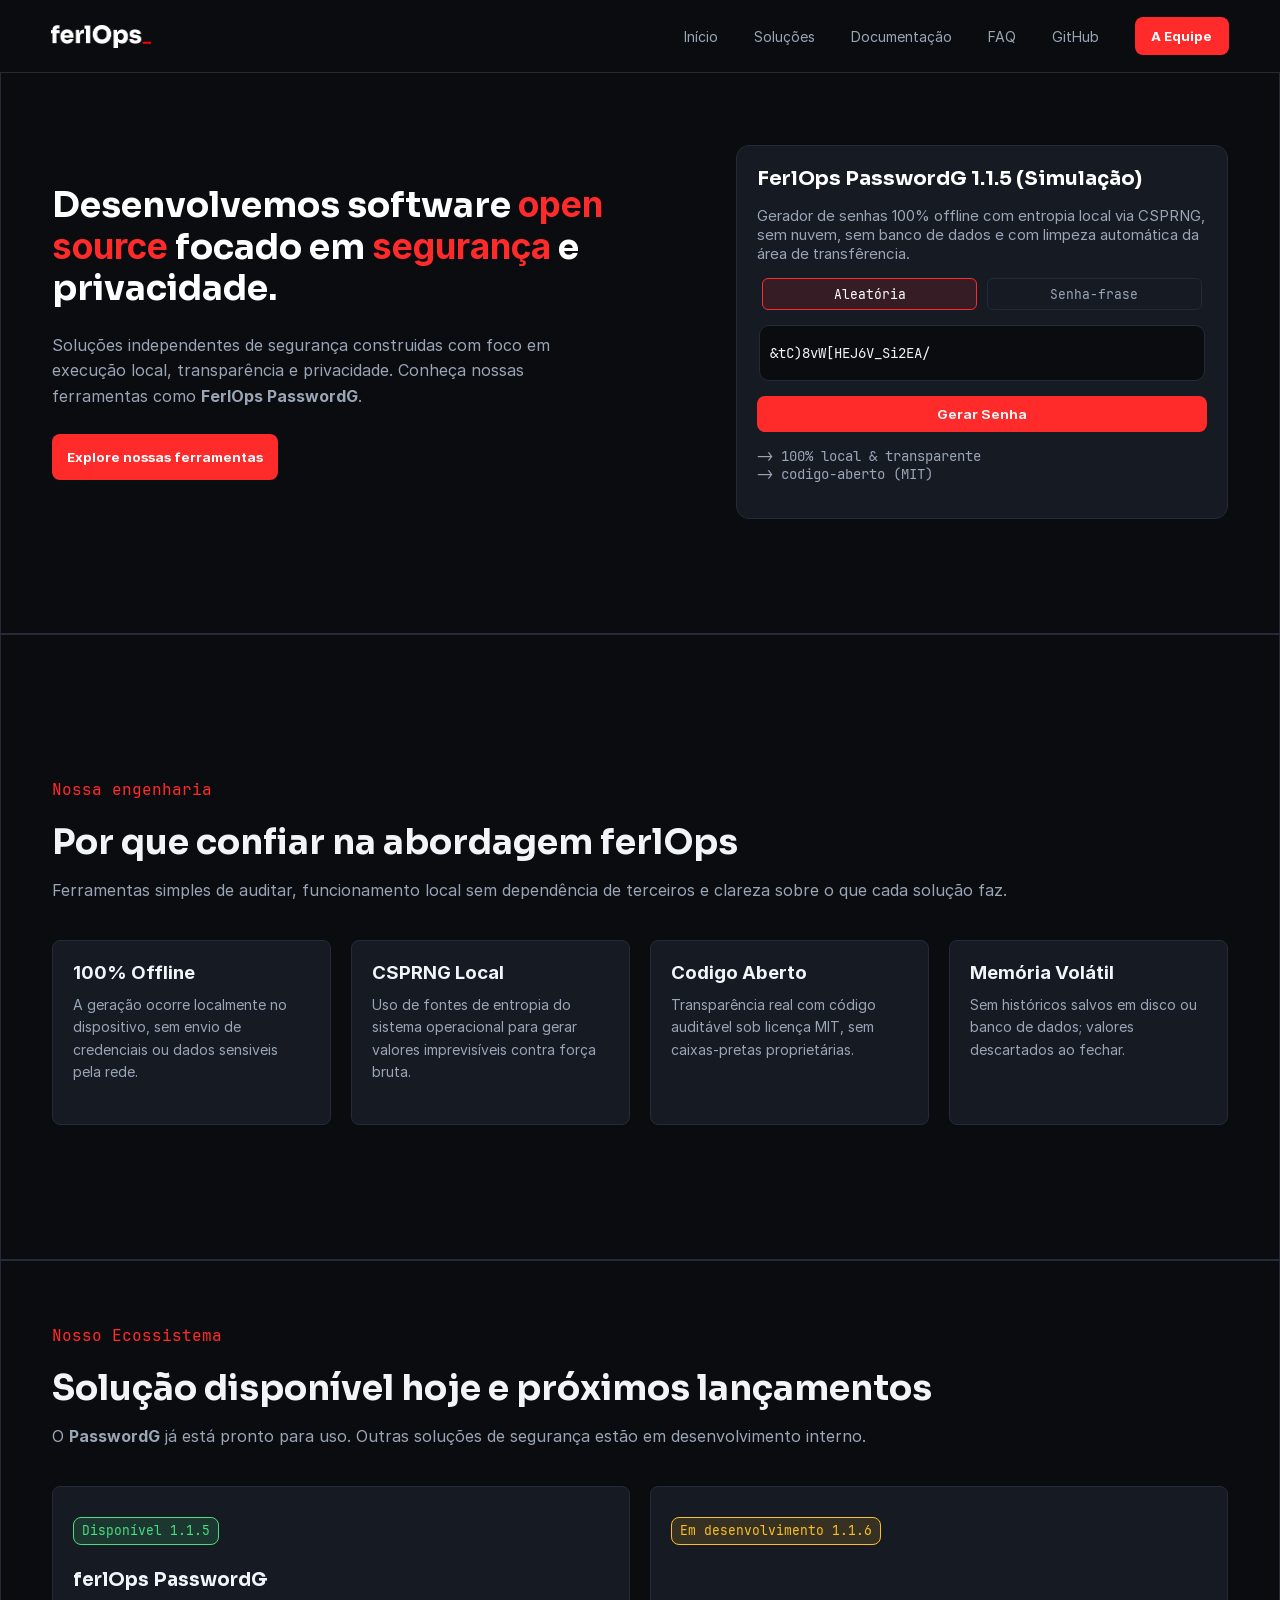
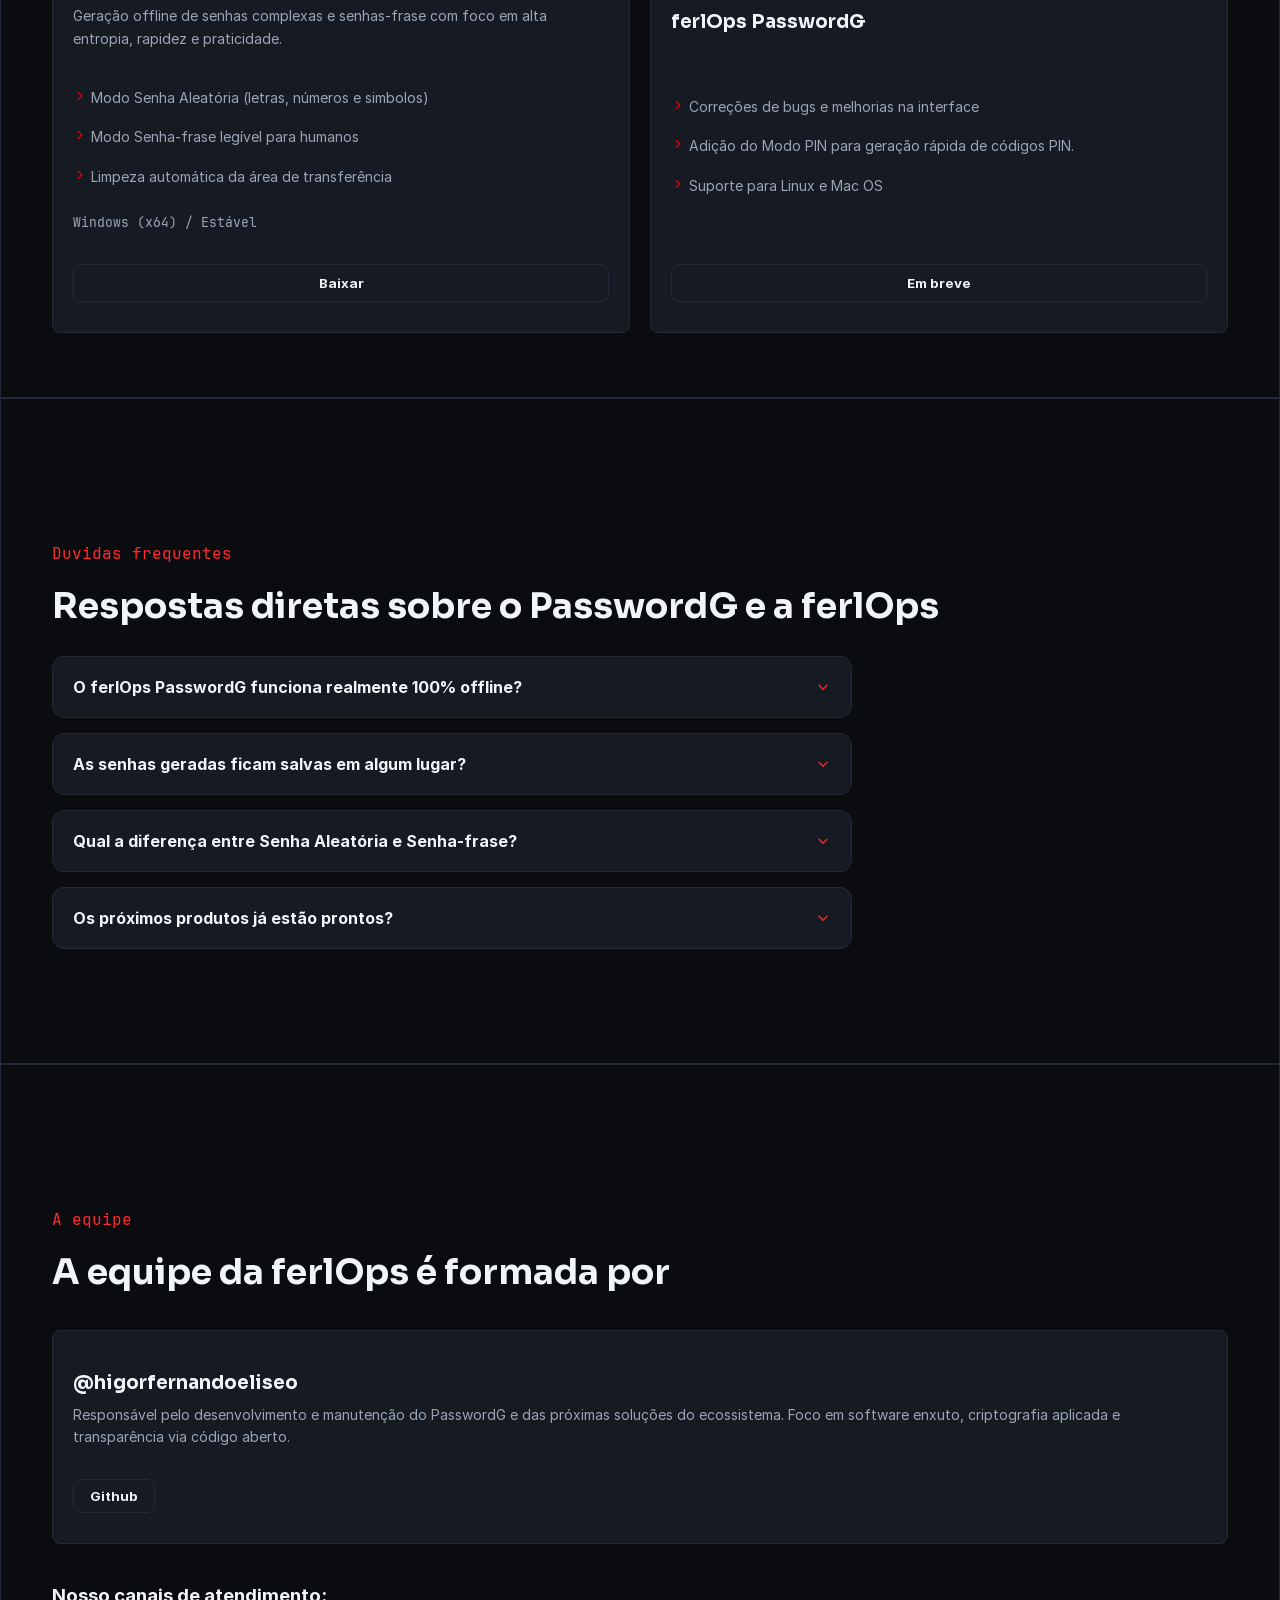
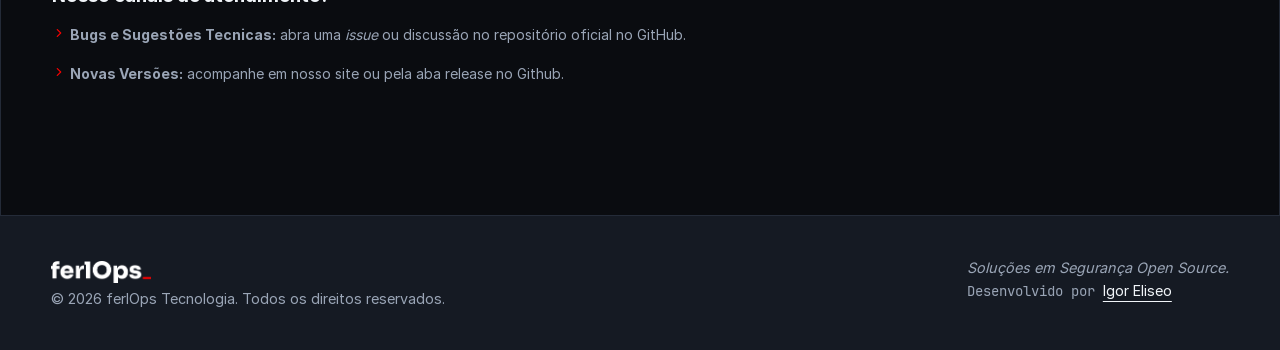
==== commit 3cc49e08: "Atualizando o website" ====
--- a/index.html
+++ b/index.html
@@ -2,17 +2,9 @@
 <html lang="pt-BR">
 <head>
     <meta charset="UTF-8">
-    <meta name="description" content="A ferlOps é uma fornecedora de ferramentas de ponta especializada em criação de senhas seguras e segurança online.">
-    <meta name="keywords" content="ferlops, password, generator, passwordg, ferlops tecnologia, gerador de senhas, gerador, passwordG">
-    <meta name="author" content="Igor Eliseo">
-    <meta property="og:type" content="website">
-    <meta property="og:url" content="https://ferlops.com.br/">
-    <meta property="og:title" content="ferlOps Tecnologia">
-    <meta property="og:description" content="A ferlOps Password é uma ferramenta de ponta especializada em criação de senhas seguras.">
-    <meta property="og:image" content="https://ferlops.com.br/assets/images/logo-ferlops.webp">
     <meta name="viewport" content="width=device-width, initial-scale=1.0">
-    <title>ferlOps : Sua Identidade Digital, Protegida de Verdade.</title>
-    <link rel="stylesheet" href="assets/css/styles.css">
+    <title>ferlOps - Soluções em Segurança Open Source</title>
+    <link rel="stylesheet" href="assets/css/main.css">
     <link rel="stylesheet" href="assets/css/responsive.css">
     <link rel="stylesheet" href="assets/css/lucide.css">
 </head>
@@ -20,18 +12,17 @@
     <header id="header">
         <div class="interface">
             <section class="logotipo-head">
-                <img src="assets/images/logo-ferlops.webp" alt="Logotipo do FerlOps">
+                <img src="assets/images/logo-ferlops.webp" alt="logotipo da FerlOps">
             </section>
-
 
             <nav class="menu-desktop">
                 <ul>
-                    <li><a href="#hero">Ínicio</a></li>
-                    <li><a href="#whytrustus">Por que confiar?</a></li>
-                    <li><a href="#features">Rercursos</a></li>
+                    <li><a href="#inicio">Início</a></li>
+                    <li><a href="#solucoes">Soluções</a></li>
+                    <li><a href="https://github.com/higorfernandoeliseo/PasswordGApp/blob/main/README.md" target="_blank">Documentação</a></li>
                     <li><a href="#faq">FAQ</a></li>
-                    <li><a href="https://github.com/higorfernandoeliseo/PasswordGApp" target="_blank">GitHub</a></li>
-                    <li><a href="#download"><button>Baixar</button></a></li>
+                    <li><a target="_blank" href="https://github.com/higorfernandoeliseo/PasswordGApp">GitHub</a></li>
+                    <li><a href="#theteam"><button class="contact-btn">A Equipe</button></a></li>
                 </ul>
             </nav>
 
@@ -42,186 +33,247 @@
             <nav class="menu-mobile" id="menu-mobile">
                 <i class="icon-x"></i>
                 <ul>
-                    <li><a href="#hero">Ínicio</a></li>
-                    <li><a href="#whytrustus">Por que confiar?</a></li>
-                    <li><a href="#features">Rercursos</a></li>
+                    <li><a href="#inicio">Início</a></li>
+                    <li><a href="#solucoes">Soluções</a></li>
+                    <li><a href="https://github.com/higorfernandoeliseo/PasswordGApp/blob/main/README.md">Documentação</a></li>
                     <li><a href="#faq">FAQ</a></li>
-                    <li><a href="https://github.com/higorfernandoeliseo/PasswordGApp" target="_blank">GitHub</a></li>
-                    <li><a href="#download">Baixar</a></li>
+                    <li><a target="_blank" href="https://github.com/higorfernandoeliseo/PasswordGApp">GitHub</a></li>
+                    <li><a href="#theteam"><button class="contact-btn">A Equipe</button></a></li>
                 </ul>
             </nav>
+
         </div>
     </header>
 
     <main>
-
-        <section class="hero" id="hero">
+        <section class="hero" id="inicio">
             <div class="interface">
 
                 <div class="txt-hero">
-                    <h1>Suas senhas seguras de verdade <span>100% offline, zero nuvem.</span></h1>
-                    <p>Conheça o FerlOps PasswordG: o gerador de senha offline que une segurança matemática extrema e usabilidade. Gere senhas seguras em um clique.</p>
-                    <a href="https://github.com/higorfernandoeliseo/PasswordGApp/releases/download/v1.1.5/passwordg-setup-x64.exe" target="_blank"><button>Baixar grátis para Windows</button></a>
-                </div>
-
-                <div class="img-hero">
-                    <img src="assets/images/passwordg-interface.png" alt="">
-                </div>
-
-            </div>
-        </section>
-
-        <section class="como-funciona" id="whytrustus">
-            <div class="interface">
-                <div class="img-comofunciona">
-                    <img src="assets/images/dado-csprng.webp" alt="log CSPRNG">
-                </div>
-                <div class="txt-comofunciona">
-                    <h2 class="title-section">Por que <span>confiar?</span></h2>
-
-                    <h3>100% offline</h3>
-
-                    <p>Todo o processo de geração das senhas ocorre localmente no seu computador, o que garante que nenhuma informação seja transmitida pela rede, eliminando qualquer risco de interceptação.</p>
-
-                    <h3>Processamento CSPRNG</h3>
-                    <p>O Gerador utiliza fontes de entropia local do seu dispositivo para alimentar nosso algoritmo de geração de números aleatórios criptograficamente seguros (CSPRNG) com letras, números, simbolos que garantem que as senhas tenha alta entropia e sejam impossiveis de prever.</p>
-
-                    <h3>Código aberto</h3>
-                    <p>O código-fonte está disponível para auditoria, permitindo que qualquer pessoa verifique como o programa funciona.</p>
-
-                    <h3>Simples e leve</h3>
-                    <p>Abra o programa, gere uma senha e copie com um clique. Sem configurações desnecessárias.</p>
-                </div>
-            </div>
-        </section>
-
-        <section class="modo-senha" id="features">
-            <div class="interface">
-                <h2 class="title-section">Recursos do <span>PasswordG</span></h2>
-
-                <p>O PasswordG possui duas formas de gerar senhas, você pode escolher qual se adequa o seu ambiente.</p>
-
-                <article>
-
-                    <div class="box-mode">
-                        <h3>Modo Senha aleatória</h3>
-                        <p>Utilizada de modo geral em sistemas e aplicativos com letras, números e simbolos com a complexidade máxima é uma solução robusta porém são dificeis de lembrar.</p>
-
-                        <p>ex: &tC)8vW[HEJ6V_Si2EA/</p>
-                    </div>
-
-                    <div class="box-mode">
-                        <h3>Modo Senha-frase</h3>
-                        <p>Para humanos. Gera combinações de palavras aleatórias longas, faceis de memorizar e digitar sem perder o poder de proteção contra ataques de força bruta.</p>
-
-                        <p>ex: Animal6-Terra9-Mania0</p>
+                    <h1>Desenvolvemos software <span class="highlight">open source</span> focado em <span class="highlight">segurança</span> e privacidade.</h1>
+                    <p>Soluções independentes de segurança construidas com foco em execução local, transparência e privacidade. Conheça nossas ferramentas como <strong>FerlOps PasswordG</strong>.</p>
+
+                    <a href="#solucoes"><button>Explore nossas ferramentas</button></a>
+                </div>
+
+                <div id="preview-software">
+                    <aside>
+                        <h2 class="title-application">FerlOps PasswordG 1.1.5 (Simulação)</h2>
+                        <p class="description">Gerador de senhas 100% offline com entropia local via CSPRNG, sem nuvem, sem banco de dados e com limpeza automática da área de transfêrencia.</p>
+                    
+                        <div class="modo-selector">
+                            <button id="btnAleatorio" class="active">
+                                Aleatória
+                            </button>
+                            <button id="btnPassPhase">
+                                Senha-frase
+                            </button>
+                        </div>
+
+                        <div class="container-output">
+                            <div class="inputbox-password-output">
+                                &tC)8vW[HEJ6V_Si2EA/
+                            </div>
+                            
+                            <button id="btnGerar">Gerar Senha</button>
+
+                            <div class="txt-meta">
+                                <p>-> 100% local & transparente</p>
+                                <p>-> codigo-aberto (MIT)</p>
+                            </div>
+                        </div>
+
+                    
+                    </aside>
+                </div>
+
+            </div>
+        </section>
+
+        <section class="hero" id="porque-confiar">
+                <div class="interface">
+
+                    <p class="subtitle">Nossa engenharia</p>
+                    <h2 class="section-title">Por que confiar na abordagem ferlOps</h2>
+                    <p>Ferramentas simples de auditar, funcionamento local sem dependência de terceiros e clareza sobre o que cada solução faz.</p>
+
+                    <div class="grid-features">
+
+                        <article class="card">
+                            <h3>100% Offline</h3>
+                            <p>A geração ocorre localmente no dispositivo, sem envio de credenciais ou dados sensiveis pela rede.</p>
+                        </article>
+                        <article class="card">
+                            <h3>CSPRNG Local</h3>
+                            <p>Uso de fontes de entropia do sistema operacional para gerar valores imprevisíveis contra força bruta.</p>
+                        </article>
+                        <article class="card">
+                            <h3>Codigo Aberto</h3>
+                            <p>Transparência real com código auditável sob licença MIT, sem caixas-pretas proprietárias.</p>
+                        </article>
+                        <article class="card">
+                            <h3>Memória Volátil</h3>
+                            <p>Sem históricos salvos em disco ou banco de dados; valores descartados ao fechar.</p>
+                        </article>
+                   
+                    </div>
+
+
+                </div>
+        </section>
+
+        <section class="hero" id="solucoes">
+            <div class="interface">
+
+                <p class="subtitle">Nosso Ecossistema</p>
+                <h2 class="section-title">Solução disponível hoje e próximos lançamentos</h2>
+                <p>O <strong>PasswordG</strong> já está pronto para uso. Outras soluções de segurança estão em desenvolvimento interno.</p>
+
+                 <div class="grid-solutions">
+
+                    <article class="card">
+                        <p class="release-version">Disponível 1.1.5</p>
+                        <h3>ferlOps PasswordG</h3>
+                        <p>Geração offline de senhas complexas e senhas-frase com foco em alta entropia, rapidez e praticidade.</p>
+
+                        <ul>
+                            <li>
+                                <i class="icon-chevron-right"></i> 
+                                Modo Senha Aleatória (letras, números e simbolos)
+                            </li>
+                            <li>
+                                <i class="icon-chevron-right"></i>
+                                 Modo Senha-frase legível para humanos
+                                </li>
+                            <li>
+                                <i class="icon-chevron-right"></i>
+                                Limpeza automática da área de transferência
+                            </li>
+                        </ul>
+
+                        <p class="others-info">Windows (x64) / Estável</p>
+
+                        <a href="https://github.com/higorfernandoeliseo/PasswordGApp/releases/download/v1.1.5/passwordg-setup-x64.exe">
+                            <button id="downloadBtn">Baixar</button>
+                        </a>
+                    </article>
+
+                    <article class="card">
+                        <p class="development-status"> Em desenvolvimento 1.1.6</p>
+                        <h3>ferlOps PasswordG</h3>
+
+                        <ul>
+                            <li>
+                                <i class="icon-chevron-right"></i> 
+                                Correções de bugs e melhorias na interface
+                            </li>
+                            <li>
+                                <i class="icon-chevron-right"></i> 
+                                Adição do Modo PIN para geração rápida de códigos PIN.
+                            </li>
+                            <li>
+                                <i class="icon-chevron-right"></i>
+                                 Suporte para Linux e Mac OS
+                            </li>
+                        </ul>
+
+                        <a href="#">
+                            <button id="downloadBetabtn">Em breve</button>
+                        </a>
+                    </article>
+
+                </div>
+
+            </div>
+
+        </section>
+
+        <section class="hero" id="faq">
+            <div class="interface">
+
+                <p class="subtitle">Duvidas frequentes</p>
+                <h2 class="section-title">Respostas diretas sobre o PasswordG e a ferlOps</h2>
+
+                <div id="box-accordions">
+                    <div class="accordion">
+                        <button class="accordion-header">
+                            <span>O ferlOps PasswordG funciona realmente 100% offline?</span>
+                            <i class="icon-chevron-down"></i>
+                        </button>
+                        <div class="accordion-body">
+                            <p>Sim. A geração das senhas e senhas-frase acontece localmente no seu computador, utilizando entropia do proprio dispositivo via CSPRNG, sem enviar informações pela rede.</p>
+                        </div>
+                    </div>
+                    <div class="accordion">
+                        <button class="accordion-header">
+                            <span>As senhas geradas ficam salvas em algum lugar?</span>
+                            <i class="icon-chevron-down"></i>
+                        </button>
+                        <div class="accordion-body">
+                            <p>Não. O PasswordG não grava histórico em banco de dados nem arquivos de log. Quando copiada pela interface, a senha também é removida da área de transferência após alguns segundos.</p>
+                        </div>
+                    </div>
+                    <div class="accordion">
+                        <button class="accordion-header">
+                            <span>Qual a diferença entre Senha Aleatória e Senha-frase?</span>
+                            <i class="icon-chevron-down"></i>
+                        </button>
+                        <div class="accordion-body">
+                            <p>A <strong>Senha Aletória</strong> mistura letras, números e simbolos para máxima complexidade em campos onde você vai copiar e colar. A <strong>Senha-frase</strong> combina palavras de forma longa para facilitar memorização e digitação humana sem abrir mão da resistência a ataques de força bruta.</p>
+                        </div>
+                    </div>
+                    
+                    <div class="accordion">
+                        <button class="accordion-header">
+                            <span>Os próximos produtos já estão prontos?</span>
+                            <i class="icon-chevron-down"></i>
+                        </button>
+                            <div class="accordion-body">
+                                <p>Hoje o produto estável disponível é o <strong>ferlOps PasswordG</strong>. Novos módulos e produtos estão em desenvolvimento/implantação, acompanhe em nosso blog.</p>
+                            </div>
+                        </div>
                     </div>
                 
-                </article>
-            </div>
-        </section>
-
-        <section class="peguntasfreq" id="faq">
-            <div class="interface">
-                <h2 class="title-section">Alguma pergunta?</h2>
-                <p class="subtitle">Confirma alguma perguntas frequentes que você possa ter.</p>
-
-                <div id="box-accordions">
-
-                    <div class="accordion">
-                        <button class="accordion-header">
-                            <span>O que é um gerador de senhas?</span>
-                            <i class="icon-chevron-down"></i>
-                        </button>
-                        <div class="accordion-body">
-                            <p>Um gerador de senha é uma ferramenta de segurança que cria automaticamente unicas, aleatórias e complexas - incluindo letras maiúsculas e minúsculas, números e símbolos.</p>
-                            <p>O principal objetivo é proteger contas online contra ataques cibernéticos, como os de força bruta, evitando o uso de senhas fracas e repetitivas.</p>
-                        </div>
-                    </div>
-
-                    <div class="accordion">
-                        <button class="accordion-header">
-                            <span>Como o PasswordG gera senhas se ele funciona offline?</span>
-                            <i class="icon-chevron-down"></i>
-                        </button>
-                        <div class="accordion-body">
-                            <p><strong>Não</strong>. O PasswordG funciona 100% offline. Todo o processo de geração das senhas ocorre localmente no seu computador, utilizando fontes de entropia local do seu dispositivo para alimentar nosso algoritmo de geração de números aleatórios criptograficamente seguros (CSPRNG) que garante que nenhuma informação seja transmitida pela rede, eliminando qualquer risco de interceptação.</p>
-                        </div>
-                    </div>
-
-                    <div class="accordion">
-                        <button class="accordion-header">
-                            <span>O aplicativo salva minhas senhas geradas em algum lugar?</span>
-                            <i class="icon-chevron-down"></i>
-                        </button>
-                        <div class="accordion-body">
-                            <p><strong>Não</strong>. O PasswordG não possui banco de dados local para armazenamento de senha, nem arquivos de log que registrem o que foi gerado. A senha gerada em memória volatil e assim que você copia ou fecha o aplicativo, ela é descartada do seu sistema. Ao copiar pelo botão na interface após 3 segundos ela é apagada da área de transferencia.</p>
-                        </div>
-                    </div>
-
-                    <div class="accordion">
-                        <button class="accordion-header">
-                            <span>Qual é a diferença entre uma "Senha Aleatória" e uma "Senha-frase"?</span>
-                            <i class="icon-chevron-down"></i>
-                        </button>
-                        <div class="accordion-body">
-                            <p>O modo <strong>Senha Aleatória</strong> gera uma senha de alta complexidade misturando letras, números e simbolos (ex: vZK@1*59np), ideal para copia e colar em gerenciadores de senha ou no uso geral.</p>
-                            <p>O modo <strong>Senha-frase</strong> une palavras aleatórias do dicionário de forma longa (ex: Computador-Plus-Brasil). Elas são matemáticamente tão fortes contra ataques de hackers incluindo números quanto as senhas comuns, mas são infinitamente mais fáceis para um ser humano memorizar e digitar.</p>
-                        </div>
-                    </div>
-
-                    
-                    <div class="accordion">
-                        <button class="accordion-header">
-                            <span>O que é entropia de senha?</span>
-                            <i class="icon-chevron-down"></i>
-                        </button>
-                        <div class="accordion-body">
-                            <p>A entropia de senha refere-se ao quão imprevisivel sua senha ou frase é, medida em bits. Normalmente quanto mais bits de entropia, mais complexa é a senha e mais dificil é quebrá-la por meio de ataques de força bruta.<br /><br />
-                                Os atacantes de força bruta usam o métodos de tentativa e erro para adivinhar conbinações de caracteres em credenciais de login, senhas e dados de criptografia.<br /><br />
-                                Por exemplo, muitos hackers usam scripts e maquinas complexas para automatizar milhares de tentativas de senhas em poucos minutos. Em um dos casos mais impressionantes, pesquisadores processaram até <a href="https://arstechnica.com/information-technology/2012/12/25-gpu-cluster-cracks-every-standard-windows-password-in-6-hours/">350 bilhoes de tentativas de senha</a> por segundo. (artigo em inglês)</p>
-                        </div>
-                    </div>
-
-                    <div class="accordion">
-                        <button class="accordion-header">
-                            <span>Como posso ter certeza que o software é seguro?</span>
-                            <i class="icon-chevron-down"></i>
-                        </button>
-                        <div class="accordion-body">
-                            <p>Como um projeto de codigo-aberto, o codigo-fonte do PasswordG é transparente, disponível para auditoria no GitHub - Licença MIT. </p><p>Utilizamos algoritmos de geração de números aleatórios criptograficamente seguros (CSPRNG), que garantem que as senhas geradas tenham alta entropia e sejam impossiveis de prever.</p>
-                        </div>
-                    </div>
-
-                    <div class="accordion">
-                        <button class="accordion-header">
-                            <span>Em quais sistemas operacionais ele roda?</span>
-                            <i class="icon-chevron-down"></i>
-                        </button>
-                        <div class="accordion-body">
-                            <p>O PasswordG possui suporte nativo para <strong>Windows</strong> em breve para Linux e macOS, mantendo a mesma experiência de uso e nivel de segurança, independentemente do sistema escolhiido.</p>
-                        </div>
-                    </div>
-
-
-                </div>
-            </div>
-        </section>
-
-        <section class="download" id="download">
-           <div class="interface">
-                <h3>Comece a gerar senhas seguras <span>agora!</span></h3>
-                <p>Gratuito, de codigo-aberto e para Windows.</p>
-                
-                <div class="tags-info">
-                    <span>100% offline</span>
-                    <span>v.1.1.5</span>
-                    <span>open-source · MIT</span>
-                    <span>Windows 10 ou 11 (64-bit)</span>
-                </div>
-
-                <button><a href="https://github.com/higorfernandoeliseo/PasswordGApp/releases/download/v1.1.5/passwordg-setup-x64.exe" target="_blank">Baixar grátis para Windows <i class="icon-downloa"></i></a></button>
-           </div>
+                </div>
+
+            
+
+            </div>
+        </section>
+
+        <section class="hero" id="theteam">
+            <div class="interface">
+
+                <p class="subtitle">A equipe</p>
+                <h2 class="section-title">A equipe da ferlOps é formada por</h2>
+
+                <div class="grid-team">
+
+                        <article class="card">
+                            <h3>@higorfernandoeliseo</h3>
+                            <p>Responsável pelo desenvolvimento e manutenção do PasswordG e das próximas soluções do ecossistema. Foco em software enxuto, criptografia aplicada e transparência via código aberto.</p>
+
+                            <a target="_blank" href="https://github.com/higorfernandoeliseo">
+                                <button>Github</button>
+                            </a>    
+                        </article>
+
+                </div>
+
+                <h3>Nosso canais de atendimento:</h3>
+
+                <ul class="lista-clean">
+                    <li>
+                        <i class="icon-chevron-right"></i> 
+                        <strong>Bugs e Sugestões Tecnicas:</strong> abra uma <em>issue</em> ou discussão no repositório oficial no GitHub.
+                    </li>
+                    <li>
+                        <i class="icon-chevron-right"></i> 
+                        <strong>Novas Versões:</strong> acompanhe em nosso site ou pela aba release no Github.
+                    </li>
+                </ul>
+
+            </div>
         </section>
 
     </main>
@@ -229,17 +281,16 @@
     <footer>
         <div class="interface">
             <div class="logo-footer">
-                <img src="assets/images/logo-ferlops-footer.webp" alt="">
-                <p></p>
-                <p>&copy; 2026 ferlOps Tecnologia. Todos os direitos reservados - Leia a nossa <a href="policy-privacy.html" target="_blank">Politica de Privacidade</a></p>
-            </div>
-            <div class="appinfo">
-                <p>Feito com ❤️ por <a href="https://github.com/higorfernandoeliseo" target="_blank">Igor Eliseo</a></p>
+                <img src="assets/images/logo-ferlops.webp" alt="logotipo ferlOps do Footer">
+                <p>&copy; 2026 ferlOps Tecnologia. Todos os direitos reservados.</p>
+            </div>
+            <div class="authorpage">
+                <p><em>Soluções em Segurança Open Source.</em></p>
+                <p>Desenvolvido por <a target="_blank" href="https://github.com/higorfernandoeliseo">Igor Eliseo</a></p>
             </div>
         </div>
     </footer>
-  
 
     <script src="assets/js/web.js"></script>
 </body>
-</html>
+</html>
--- a/assets/css/main.css
+++ b/assets/css/main.css
@@ -0,0 +1,739 @@
+@font-face {
+    font-family: 'Inter';
+    font-weight: normal;
+    src: url('fonts/Inter-Regular.woff2');
+}
+
+@font-face {
+    font-family: 'Inter';
+    font-weight: 600;
+    src: url('fonts/Inter-Medium.woff2');
+}
+
+@font-face {
+    font-family: 'Inter';
+    font-weight: 700;
+    src: url('fonts/Inter-Bold.woff2');
+}
+
+@font-face {
+    font-family: 'Sora';
+    font-weight: 800;
+    src: url('fonts/Sora-ExtraBold.woff2');
+}
+
+@font-face {
+    font-family: 'Sora';
+    font-weight: 700;
+    src: url('fonts/Sora-Bold.woff2');
+}
+
+@font-face {
+    font-family: 'JBMono';
+    font-weight: normal;
+    src: url('fonts/JetBrainsMono-Regular.woff2');
+}
+
+* {
+    margin: 0;
+    padding: 0;
+    box-sizing: border-box;
+    font-family: 'Inter', Arial, Helvetica, sans-serif;
+}
+
+:root {
+    --bg-base: #0a0c10;
+    --bg-card: #151a23;
+    --border-1: #242b38;
+    --corTexto1: #fff;
+    --text-primary: #f1f5f9;
+    --text-secondary: #9aa5b6;
+    --accent: #ff2a2a;
+    --accent-dark: rgba(255, 42, 42, 0.14);
+    --green-card-text: #4ade80;
+    --brd-green-card-text: #4ade80;
+    --bg-green-card-text: rgba(74, 222, 128, 0.14);
+    --bg-yellow-card: rgba(251, 191, 36, 0.14);
+    --yellow-card-text: #fbbf24;
+    --brd-yellow-card: #fbbf24;
+}
+
+html {
+    scroll-behavior: smooth;
+}
+
+body {
+    background-color: var(--bg-base);
+}
+
+.interface {
+    max-width: 1280px;
+    padding: 0 4%;
+    margin: 0 auto;
+}
+
+h1.title-section {
+    font-family: 'Sora';
+    font-size: 4rem;
+    color: var(--corTexto1);
+    padding-bottom: 20px;
+}
+
+/* Estilo do cabeçalho */
+
+header {
+    background: var(--bg-base);
+    padding: 17px 0;
+    position: fixed;
+    width: 100%;
+    z-index: 9999;
+    border-bottom: 1px solid var(--border-1);
+}
+
+header > .interface {
+    display: flex;
+    align-items: center;
+    justify-content: space-between;
+}
+
+header .logotipo-head img {
+    margin-top: 5px;
+    max-width: 100px;
+}
+
+/* Estilo do menu em modo desktop */
+
+header nav.menu-desktop ul {
+    display: flex;
+    align-items: center;
+    list-style: none;
+    gap: 36px;
+}
+
+header nav.menu-desktop a {
+    font-family: 'Inter';
+    color: var(--text-secondary);
+    text-decoration: none;
+    font-size: 0.88rem;
+}
+
+header nav.menu-desktop a:hover {
+    color: var(--text-primary);
+}
+
+header nav.menu-desktop a button.contact-btn {
+    width: 94px;
+    height: 38px;
+    font-weight: bold;
+    border: none;
+    border-radius: 8px;
+    background-color: var(--accent);
+    color: var(--corTexto1);
+    cursor: pointer;
+}
+
+/* Estilo do menu em modo mobile */
+
+.btn-menu-mobile {
+    display: none;
+}
+
+.btn-menu-mobile i {
+    font-size: 2rem;
+    color: var(--text-secondary);
+}
+
+.menu-mobile.abrir-menu {
+    left: 0;
+    pointer-events: initial;
+}
+
+.menu-mobile {
+    position: fixed;
+    top: 0;
+    left: 100%;
+    width: 100%;
+    height: 100vh;
+    background-color: var(--bg-card);
+    text-align: right;
+    padding: 32px 0;
+    pointer-events: none;
+    transition: .5s;
+}
+
+.menu-mobile ul {
+    list-style: none;
+    padding: 64px 0;
+}
+
+.menu-mobile ul li a {
+    color: var(--text-secondary);
+    font-size: 1.4rem;
+    text-decoration: none;
+    display: block;
+    padding: 24px;
+    transition: .2s;
+    outline: none;
+}
+
+.menu-mobile ul li a:hover {
+    color: var(--text-primary);
+}
+
+.menu-mobile .icon-x {
+    font-size: 2rem;
+    color: var(--text-primary);
+    padding: 24px;
+}
+
+.menu-mobile ul li a button.contact-btn {
+    width: 94px;
+    height: 38px;
+    font-weight: bold;
+    border: none;
+    border-radius: 8px;
+    background-color: var(--accent);
+    color: var(--corTexto1);
+    cursor: pointer;
+}
+
+section.hero {
+    padding: 64px 0;
+}
+
+/* Estilo do hero inicio */
+
+section.hero#inicio {
+    padding-top: 144px;
+    padding-bottom: 114px;
+    border: 1px solid var(--border-1);
+}
+
+section#inicio > .interface {
+    display: flex;
+    align-items: center;
+    gap: 120px;
+}
+
+section#inicio .txt-hero h1 {
+    font-family: 'Sora';
+    font-size: 2.2rem;
+    color: var(--corTexto1);
+    line-height: 1.16;
+    margin-bottom: 16px;
+}
+
+section#inicio .txt-hero p {
+    color: var(--text-secondary);
+    margin: 24px 0;
+    line-height: 1.6;
+}
+
+section#inicio .txt-hero span.highlight {
+    color: var(--accent);
+}
+
+section#inicio .txt-hero button {
+    padding: 15px;
+    font-weight: bold;
+    border: none;
+    border-radius: 8px;
+    background-color: var(--accent);
+    color: var(--corTexto1);
+    cursor: pointer;
+}
+
+div#preview-software {
+    border: 1px solid var(--border-1);
+    border-radius: 13px;
+    padding: 20px;
+    background-color: var(--bg-card);
+}
+
+div#preview-software h2.title-application {
+    font-family: 'Sora';
+    color: var(--corTexto1);
+    font-size: 20px;
+}
+
+div#preview-software p.description {
+    color: var(--text-secondary);
+    margin: 15px 0;
+    font-size: 15px;
+}
+
+div#preview-software div.modo-selector {
+    display: flex;
+    width: 100%;
+    margin: 5px 0;
+}
+
+div#preview-software div.modo-selector button {
+    flex: 1;
+    padding: 6px 10px;
+    align-items: center;
+    margin: 0 5px;
+    border: 1px solid var(--border-1);
+    border-radius: 6px;
+    color: var(--text-secondary);
+    background: transparent;
+    font-family: 'JBMono';
+    cursor: pointer;
+}
+
+div#preview-software div.modo-selector button.active {
+    border-color: var(--accent);
+    background-color: var(--accent-dark);
+    color: var(--corTexto1);
+}
+
+div.inputbox-password-output {
+    display: flex;
+    background-color: var(--bg-base);
+    font-family: 'JBMono';
+    font-size: 14px;
+    padding: 18px 10px;
+    margin: 15px 2px;
+    border-radius: 10px;
+    color: var(--text-primary);
+    border: 1px solid var(--border-1);
+}
+
+button#btnGerar {
+    display: flex;
+    padding: 10px;
+    width: 100%;
+    background-color: var(--accent);
+    color: var(--text-primary);
+    font-weight: bold;
+    border: none;
+    border-radius: 8px;
+    justify-content: center;
+    align-items: center;
+    cursor: pointer;
+}
+
+div.txt-meta {
+    color: var(--text-secondary);
+    margin: 15px 0;
+}
+
+div.txt-meta p {
+    font-family: 'JBMono';
+    font-size: 14px;
+}
+
+/* Estilo da seção porque confiar? */
+
+section.hero#porque-confiar {
+    padding-top: 144px;
+    padding-bottom: 114px;
+    border: 1px solid var(--border-1);
+}
+
+
+section.hero#porque-confiar h2 {
+    color: var(--text-primary);
+    font-family: 'Sora';
+    font-weight: 700;
+    font-size: 2.2rem;
+    margin-bottom: 16px;
+}
+
+section.hero#porque-confiar p {
+    color: var(--text-secondary);
+    margin-bottom: 20px;
+}
+
+section.hero#porque-confiar p.subtitle {
+    font-family: 'JBMono';
+    color: var(--accent);
+}
+
+section.hero#porque-confiar div.grid-features,
+section.hero#theteam div.grid-team {
+    display: grid;
+    grid-template-columns: repeat(auto-fit, minmax(180px, 1fr));
+    gap: 20px;
+    min-width: 100px;
+    width: 100%;
+    margin-bottom: 20px;
+}
+
+article.card {
+    display: flex;
+    flex-direction: column;
+    flex-wrap: wrap;
+    padding: 20px;
+    border: 1px solid var(--border-1);
+    background-color: var(--bg-card);
+    border-radius: 8px;
+    cursor: pointer;
+    margin-top: 20px;
+    transition: all 0.3s;
+}
+
+div.grid-team article.card h3 {
+    font-family: 'Sora';
+    color: var(--text-primary);
+}
+
+article.card p {
+    margin-top: 10px;
+    font-size: 14px;
+    line-height: 1.6;
+}
+
+article.card:hover {
+    border-color: var(--text-secondary);
+}
+
+article.card button {
+    margin-top: auto;
+    border: 1px solid var(--border-1);
+    border-radius: 8px;
+    padding: 10px;
+    margin: 10px 0;
+    color: var(--text-primary);
+    background-color: var(--bg-card);
+    font-weight: 700;
+    cursor: pointer;
+    transition: all 0.3s;
+}
+
+article.card h3 {
+    color: var(--text-primary);
+}
+
+ul.lista-clean li {
+    list-style: none !important;
+    color: var(--text-secondary);
+    font-size: 14px;
+    line-height: 1.6;
+    margin: 15px 0;
+}
+
+ul.lista-clean li i {
+    color: red;
+}
+
+/* Estilo da seção nossas solucoes? */
+
+section.hero#solucoes {
+    padding: 64px 0;
+    border: 1px solid var(--border-1);
+}
+
+section#solucoes > .interface {
+    display: flex;
+    flex-direction: column;
+}
+
+section.hero#solucoes h2 {
+    color: var(--text-primary);
+    font-family: 'Sora';
+    font-weight: 700;
+    font-size: 2.2rem;
+    margin-bottom: 16px;
+}
+
+section.hero#solucoes p {
+    color: var(--text-secondary);
+    margin-bottom: 20px;
+}
+
+section.hero#solucoes p.subtitle {
+    font-family: 'JBMono';
+    color: var(--accent);
+}
+
+/* Estilo dos cards de nossas solucoes */
+
+section.hero#solucoes div.grid-solutions {
+    display: grid;
+    grid-template-columns: repeat(auto-fit, minmax(180px, 1fr));
+    gap: 20px;
+    min-width: 100px;
+    width: 100%;
+}
+
+div.grid-solutions article.card {
+    display: flex;
+    flex-direction: column;
+    justify-content: space-between;
+    flex-wrap: wrap;
+    padding: 20px;
+    border: 1px solid var(--border-1);
+    background-color: var(--bg-card);
+    border-radius: 8px;
+    cursor: pointer;
+    margin-top: 20px;
+    transition: all 0.3s;
+}
+
+div.grid-solutions article.card h3 {
+    font-family: 'Sora';
+    color: var(--text-primary);
+    line-height: 1.6;
+}
+
+div.grid-solutions article.card p {
+    margin-top: 10px;
+    font-size: 14px;
+    line-height: 1.6;
+}
+
+div.grid-solutions article.card p.release-version {
+    font-family: 'JBMono';
+    font-size: 13px;
+    padding: 3px 8px;
+    border: 1px solid var(--brd-green-card-text);
+    background-color: var(--bg-green-card-text);
+    color: var(--green-card-text) !important;
+    border-radius: 8px;
+    width: fit-content;
+    display: flex;
+    justify-content: center;
+    align-items: center;
+}
+
+div.grid-solutions article.card p.development-status {
+    font-family: 'JBMono';
+    font-size: 13px;
+    padding: 3px 8px;
+    border: 1px solid var(--brd-yellow-card);
+    background-color: var(--bg-yellow-card);
+    color: var(--yellow-card-text) !important;
+    border-radius: 8px;
+    display: flex;
+    justify-content: center;
+    align-items: center;
+    width: fit-content;
+}
+
+div.grid-solutions article.card:hover {
+    border-color: var(--text-secondary);
+}
+
+div.grid-solutions article.card p.others-info {
+    font-family: 'JBMono';
+    font-size: 13px;
+}
+
+div.grid-solutions article.card button {
+    border: 1px solid var(--border-1);
+    background-color: var(--bg-card);
+    padding: 10px;
+    border-radius: 8px;
+    color: var(--text-primary);
+    cursor: pointer;
+    transition: all 0.3s;
+    font-weight: 700;
+}
+
+div.grid-solutions article.card button:hover {
+    background-color: var(--accent);
+
+}
+
+
+div.grid-solutions article.card a button#downloadBtn,
+div.grid-solutions article.card a button#downloadBetabtn {
+    width: 100%;
+}
+
+div.grid-solutions article.card ul li {
+    list-style: none !important;
+    color: var(--text-secondary);
+    font-size: 14px;
+    line-height: 1.6;
+    margin: 15px 0;
+}
+
+div.grid-solutions article.card ul li i {
+    color: red;
+}
+
+
+section.hero#faq {
+    padding-top: 144px;
+    padding-bottom: 114px;
+    border: 1px solid var(--border-1);
+}
+
+section#faq > .interface {
+    display: flex;
+    flex-direction: column;
+}
+
+section.hero#faq h2 {
+    color: var(--text-primary);
+    font-family: 'Sora';
+    font-weight: 700;
+    font-size: 2.2rem;
+    margin-bottom: 16px;
+}
+
+section.hero#faq p {
+    color: var(--text-secondary);
+    margin-bottom: 20px;
+}
+
+section.hero#faq p.subtitle {
+    font-family: 'JBMono';
+    color: var(--accent);
+    margin-bottom: 20px;
+}
+
+section.hero#faq .interface div#box-accordions {
+    display: flex;
+    flex-direction: column;
+    gap: 15px;
+    width: 100%;
+    max-width: 800px;
+}
+
+/* Estilo das caixas accordion do FAQ */
+
+div#box-accordions {
+    margin-top: 12px;
+}
+
+div#box-accordions .accordion {
+    background-color: var(--bg-card);
+    border: 1px solid var(--border-1);
+    border-radius: 12px;
+    cursor: pointer;
+    outline: none;
+    padding: 10px;
+}
+
+.accordion .accordion-header {
+    width: 100%;
+    border: none;
+    background: transparent;
+    display: flex;
+    align-items: center;
+    justify-content: space-between;
+    font-weight: 500;
+    font-size: 1rem;
+    cursor: pointer;
+    padding: 10px;
+}
+
+.accordion .accordion-header span {
+    max-width: 100%;
+    white-space: normal;
+    text-align: left;
+    overflow: hidden;
+    text-overflow: clip;
+    color: var(--text-primary);
+    font-weight: 700;
+}
+
+.accordion .accordion-header i {
+    color: var(--accent);
+}
+
+.accordion .accordion-body {
+    color: var(--text-secondary);
+    font-size: 0.9rem;
+    opacity: 0;
+    height: 0;
+    overflow: hidden;
+}
+
+.accordion .accordion-body p {
+    line-height: 1.6;
+}
+
+.accordion .accordion-body p a {
+    color: var(--text-primary);
+}
+
+.accordion .accordion-body.active {
+    margin: 10px;
+    height: auto;
+    opacity: 1;
+}
+
+/* Estilo da seção da equipe */
+
+section.hero#theteam {
+    padding-top: 144px;
+    padding-bottom: 114px;
+    border: 1px solid var(--border-1);
+}
+
+section#theteam > .interface {
+    display: flex;
+    flex-direction: column;
+}
+
+section.hero#theteam h2 {
+    color: var(--text-primary);
+    font-family: 'Sora';
+    font-weight: 700;
+    font-size: 2.2rem;
+    margin-bottom: 16px;
+}
+
+section.hero#theteam h3 {
+    color: var(--text-primary);
+    margin-top: 20px;
+}
+
+section.hero#theteam p {
+    color: var(--text-secondary);
+    margin-bottom: 20px;
+}
+
+section.hero#theteam p.subtitle {
+    font-family: 'JBMono';
+    color: var(--accent);
+    margin-bottom: 20px;
+}
+
+section.hero#theteam button {
+    align-self: flex-start;
+    width: auto;
+    padding: 8px 16px;
+}
+
+section.hero#theteam button:hover {
+    background-color: var(--bg-base);
+}
+
+
+/* Estilo do rodapé */
+
+footer {
+    background-color: var(--bg-card);
+    padding: 40px 0;
+    color: var(--text-secondary);
+}
+
+footer > .interface {
+    display: flex;
+    justify-content: space-between;
+}
+
+footer div.logo-footer img {
+    margin-top: 5px;
+    max-width: 100px;
+}
+
+footer p {
+    font-size: 0.9rem;
+    line-height: 1.6;
+}
+
+footer div.authorpage p {
+    font-family: 'JBMono';
+    font-size: 0.9rem;
+}
+
+footer a {
+    text-underline-offset: 0.3rem;
+    color: var(--text-primary);
+}
--- a/assets/css/responsive.css
+++ b/assets/css/responsive.css
@@ -1,74 +1,23 @@
 @media (max-width: 1000px) {
-
+    
     /* Estilo do menu */
-
-    h2.title-section {
-        font-size: 2rem;
-    }
 
     .menu-desktop {
         display: none;
     }
 
-    /* Estilo da hero */
+    .btn-menu-mobile {
+        display: block;
+    }
 
-    section.hero {
-        background-color: var(--corBege);
-        padding-bottom: 20px;
-    }
+    /* Estilo da hero inicio */
 
     .hero > .interface {
         text-align: center;
-        gap: 120px;
         flex-direction: column;
     }
 
-    .hero .img-hero {
-        line-height: 0;
-    }
 
-    .hero .img-hero img {
-        width: 320px;
-        background-color: rgba(210, 200, 190, 0.4);
-        border: none;
-        border-bottom: 1px solid var(--bordaEscura);
-        border-radius: 12px;
-        box-shadow: 0 2px 6px rgba(0, 0, 0, 0.06)
-    }
-
-    .hero .txt-hero h1 {
-        font-size: 2rem;
-    }
-
-    .hero .txt-hero p {
-        font-size: 1rem;
-    }
-
-    .hero .txt-hero button {
-        padding: 10px 13px;
-        font-weight: bold;
-    }
-
-
-    /* Estilo como funciona */
-
-    .como-funciona > .interface {
-        flex-direction: column;
-    }
-
-    .como-funciona .img-comofunciona img{
-        width: 230px;
-    }
-
-    /* Estilo do download */
-
-    .download > .interface { 
-        text-align: center;
-    }
-    .download .tags-info span {
-        display: flex;
-        margin: 10px 0;
-    }
 
     /* Estilo do rodapé */
 
@@ -80,8 +29,4 @@
         text-align: center;
     }
 
-    .btn-menu-mobile {
-        display: block;
-    }
-
 }
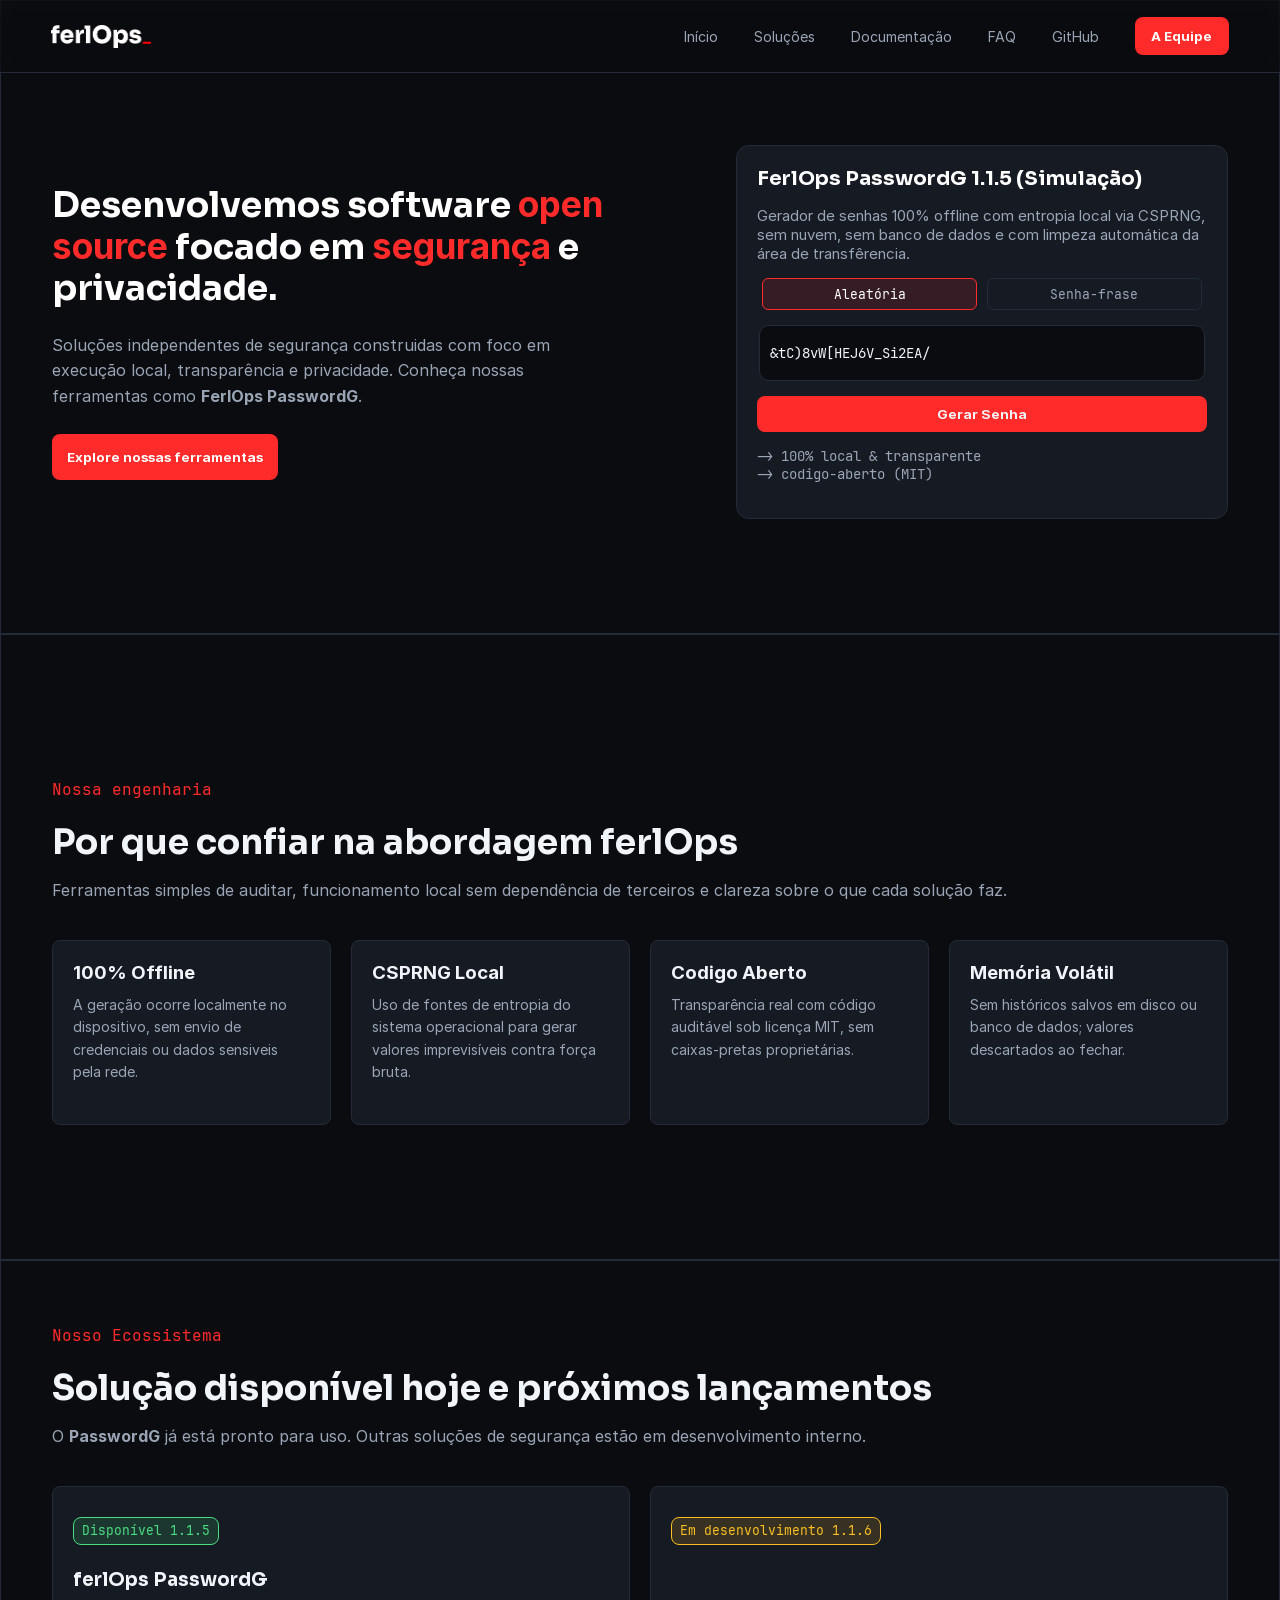
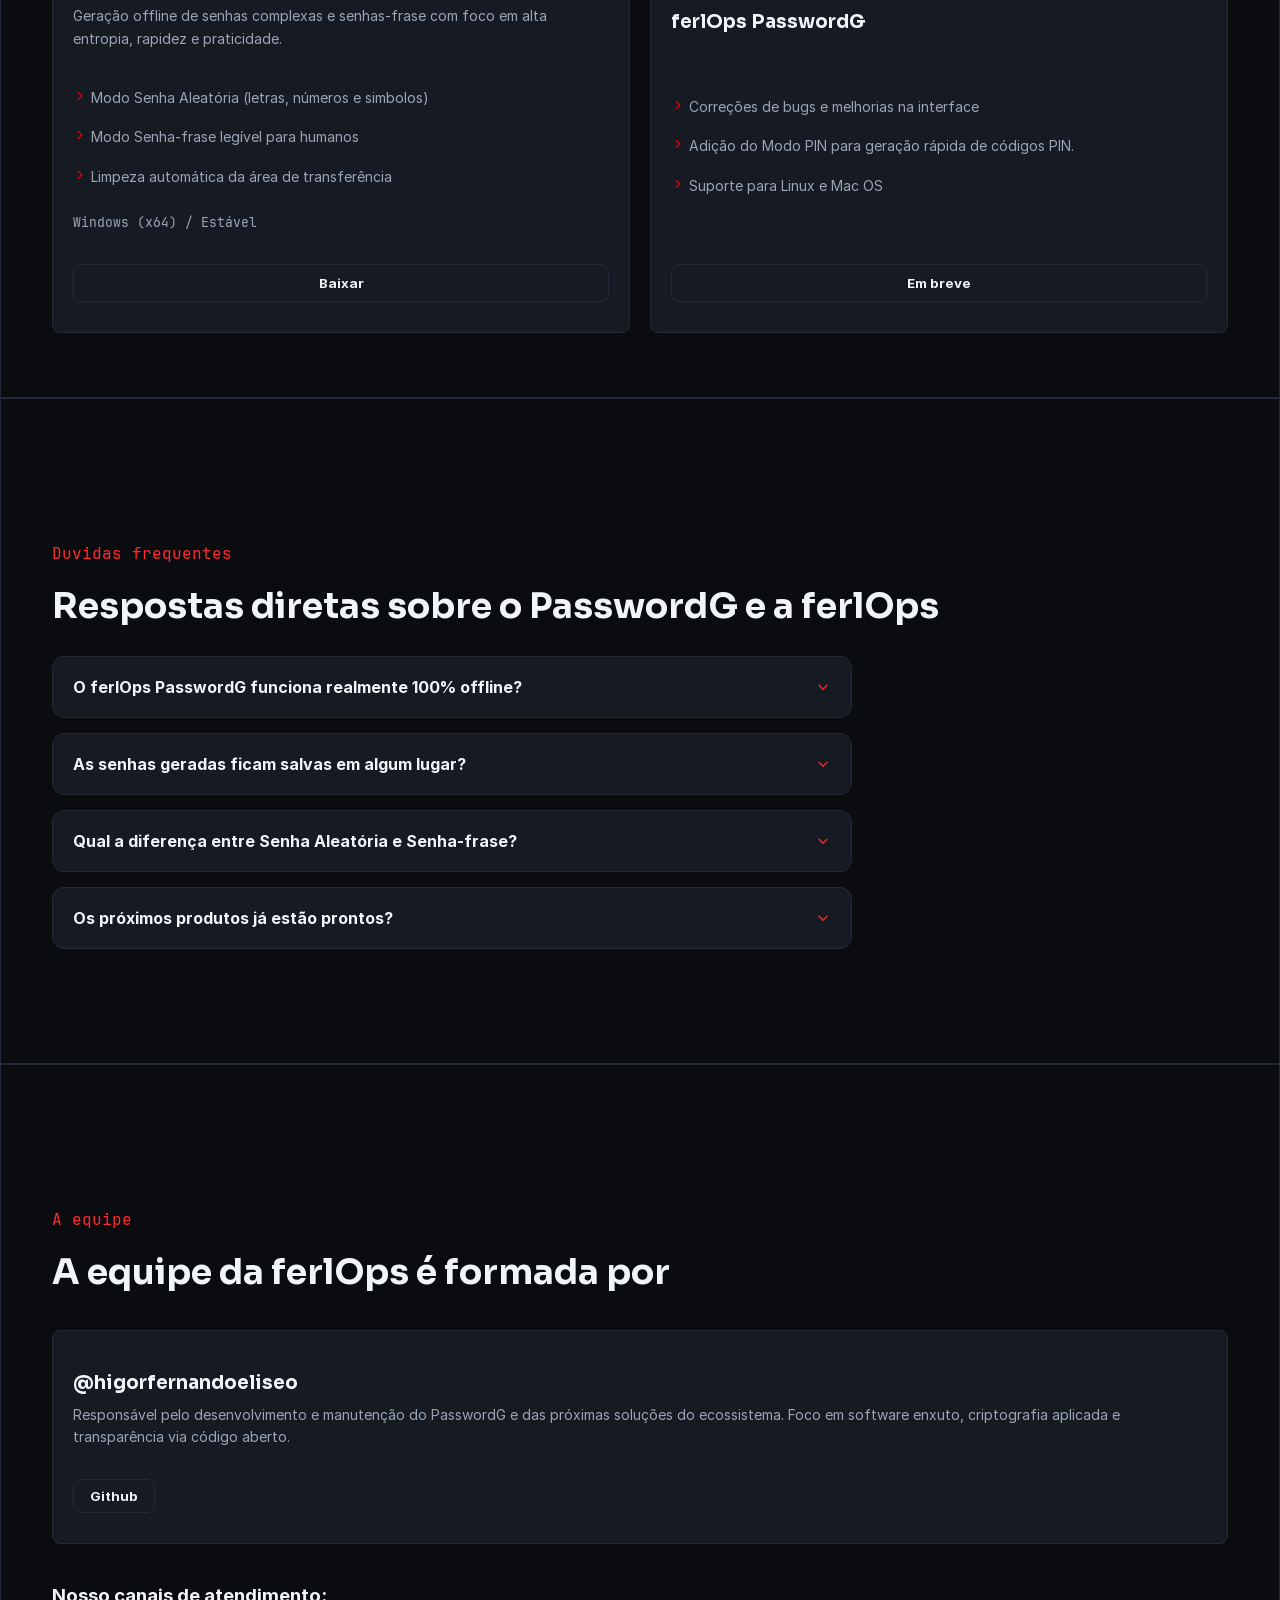
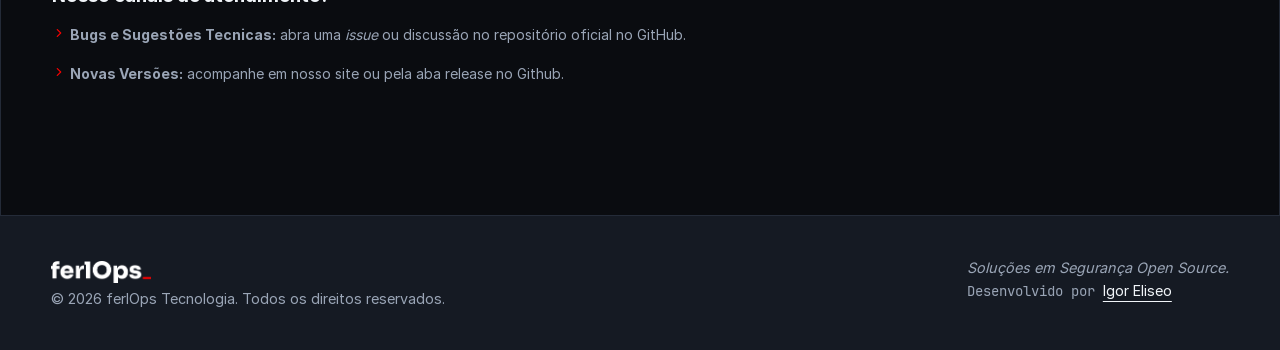
==== commit fc430b2a: "Adicionando meta-dados no index.html" ====
--- a/index.html
+++ b/index.html
@@ -2,6 +2,15 @@
 <html lang="pt-BR">
 <head>
     <meta charset="UTF-8">
+    <meta name="description" content="ferlOps Tecnologia: software open source focado em segurança, privacidade e execução 100% local, incluindo o gerador de senhas ferlOps PasswordG.">
+    <meta name="keywords" content="ferlops, passwordg, ferlops tecnologia, gerador de senhas, senhas seguras, senha-frase, pin, open source, privacidade, csprng">
+    <meta name="author" content="Igor Eliseo">
+
+    <meta property="og:type" content="website">
+    <meta property="og:url" content="https://ferlops.com.br/">
+    <meta property="og:title" content="ferlOps Tecnologia - Software Open Source, Segurança e privacidade">
+    <meta property="og:description" content="Ferramentas open source com execução local, transparência e foco em privacidade. Conheça o ferlOps PasswordG e os próximos lançamentos.">
+    
     <meta name="viewport" content="width=device-width, initial-scale=1.0">
     <title>ferlOps - Soluções em Segurança Open Source</title>
     <link rel="stylesheet" href="assets/css/main.css">
@@ -178,7 +187,7 @@
                         </ul>
 
                         <a href="#">
-                            <button id="downloadBetabtn">Em breve</button>
+                            <button disabled id="downloadBetabtn">Em breve</button>
                         </a>
                     </article>
 
--- a/assets/css/main.css
+++ b/assets/css/main.css
@@ -43,6 +43,7 @@
 
 :root {
     --bg-base: #0a0c10;
+    --bg-header-base: rgba(10, 12, 16, 0.6);
     --bg-card: #151a23;
     --border-1: #242b38;
     --corTexto1: #fff;
@@ -82,12 +83,13 @@
 /* Estilo do cabeçalho */
 
 header {
-    background: var(--bg-base);
+    background: var(--bg-header-base);
     padding: 17px 0;
     position: fixed;
     width: 100%;
     z-index: 9999;
     border-bottom: 1px solid var(--border-1);
+    backdrop-filter: blur(8px);
 }
 
 header > .interface {
@@ -371,6 +373,7 @@
     cursor: pointer;
     margin-top: 20px;
     transition: all 0.3s;
+    outline: none;
 }
 
 div.grid-team article.card h3 {
@@ -399,6 +402,7 @@
     font-weight: 700;
     cursor: pointer;
     transition: all 0.3s;
+    outline: none;
 }
 
 article.card h3 {
@@ -469,6 +473,7 @@
     cursor: pointer;
     margin-top: 20px;
     transition: all 0.3s;
+    outline: none;
 }
 
 div.grid-solutions article.card h3 {
@@ -529,7 +534,9 @@
     cursor: pointer;
     transition: all 0.3s;
     font-weight: 700;
-}
+    outline: none;
+}
+
 
 div.grid-solutions article.card button:hover {
     background-color: var(--accent);
@@ -540,6 +547,18 @@
 div.grid-solutions article.card a button#downloadBtn,
 div.grid-solutions article.card a button#downloadBetabtn {
     width: 100%;
+}
+
+div.grid-solutions article.card a button#downloadBetabtn:hover {
+    border: 1px solid var(--border-1);
+    background-color: var(--bg-card);
+    padding: 10px;
+    border-radius: 8px;
+    color: var(--text-primary);
+    cursor: pointer;
+    transition: all 0.3s;
+    font-weight: 700;
+    outline: none;
 }
 
 div.grid-solutions article.card ul li {
@@ -619,6 +638,7 @@
     font-size: 1rem;
     cursor: pointer;
     padding: 10px;
+    outline: none;
 }
 
 .accordion .accordion-header span {
@@ -641,6 +661,7 @@
     opacity: 0;
     height: 0;
     overflow: hidden;
+    outline: none;
 }
 
 .accordion .accordion-body p {
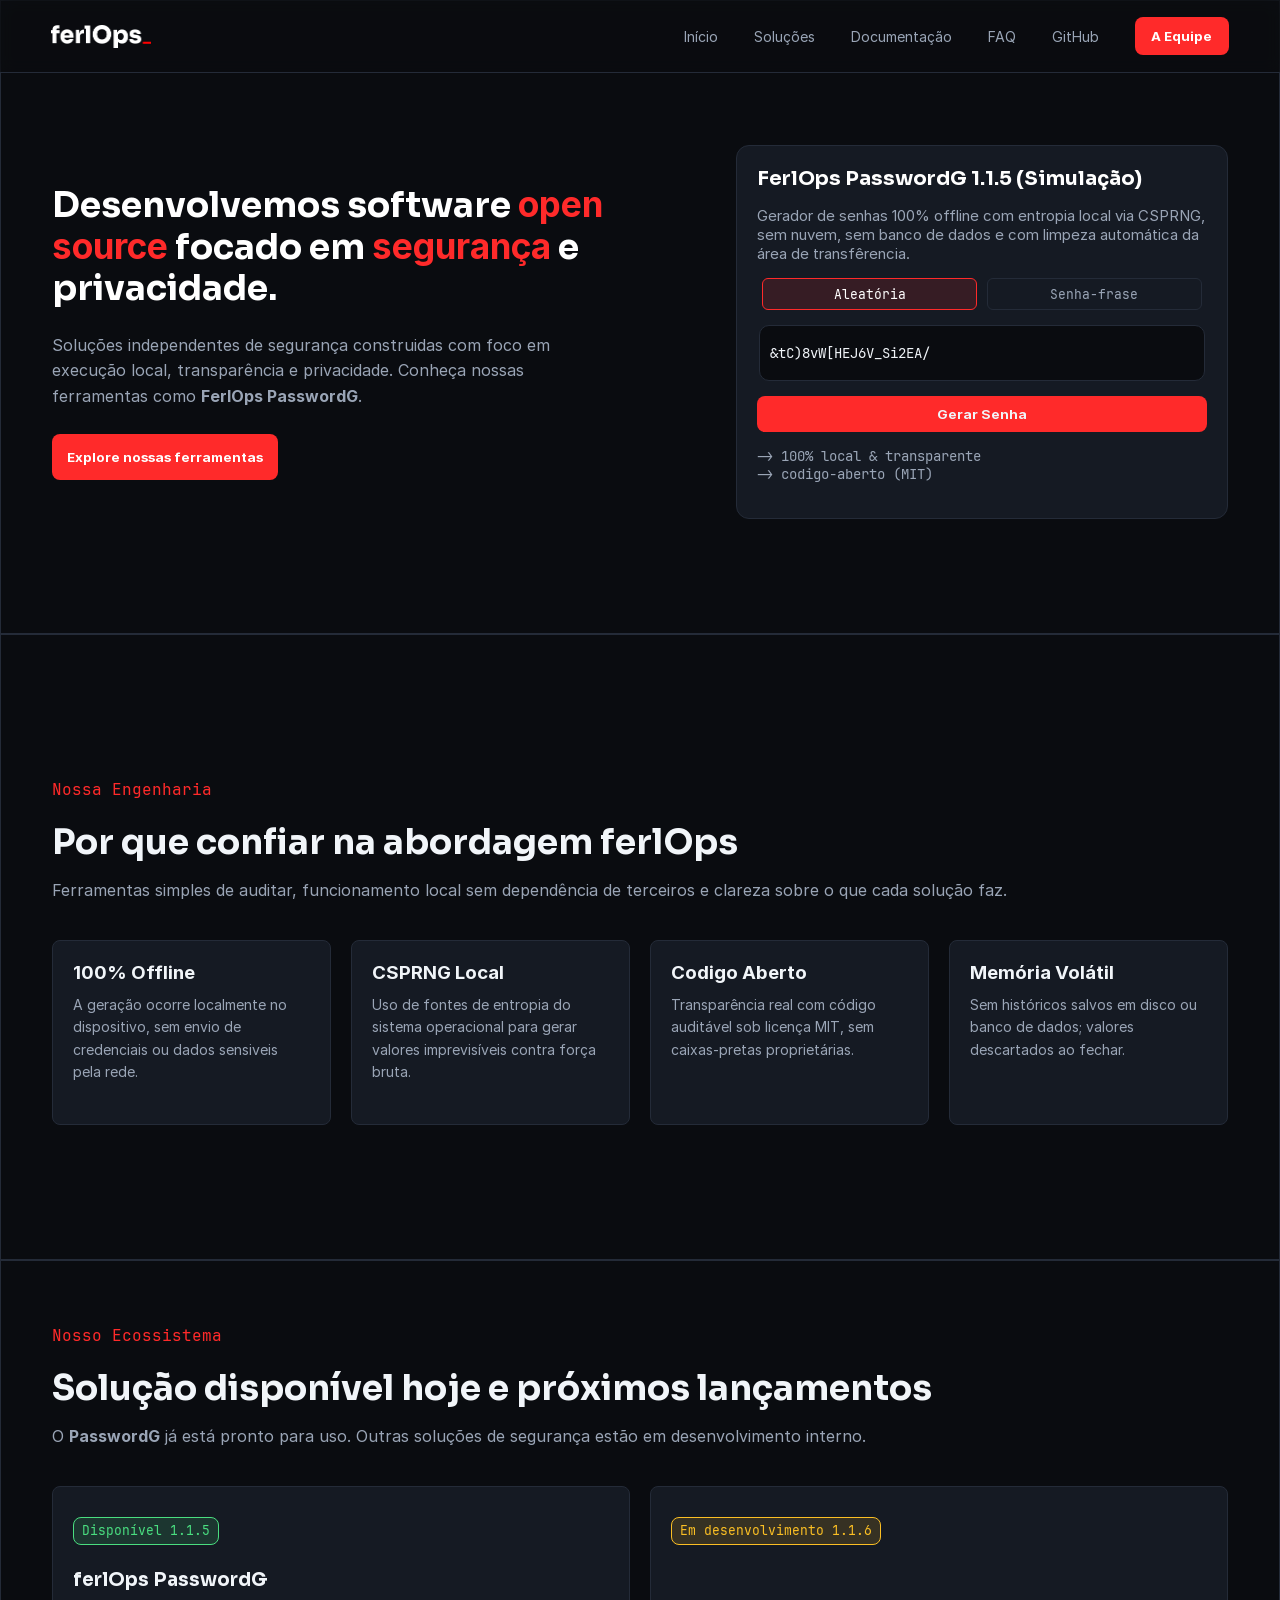
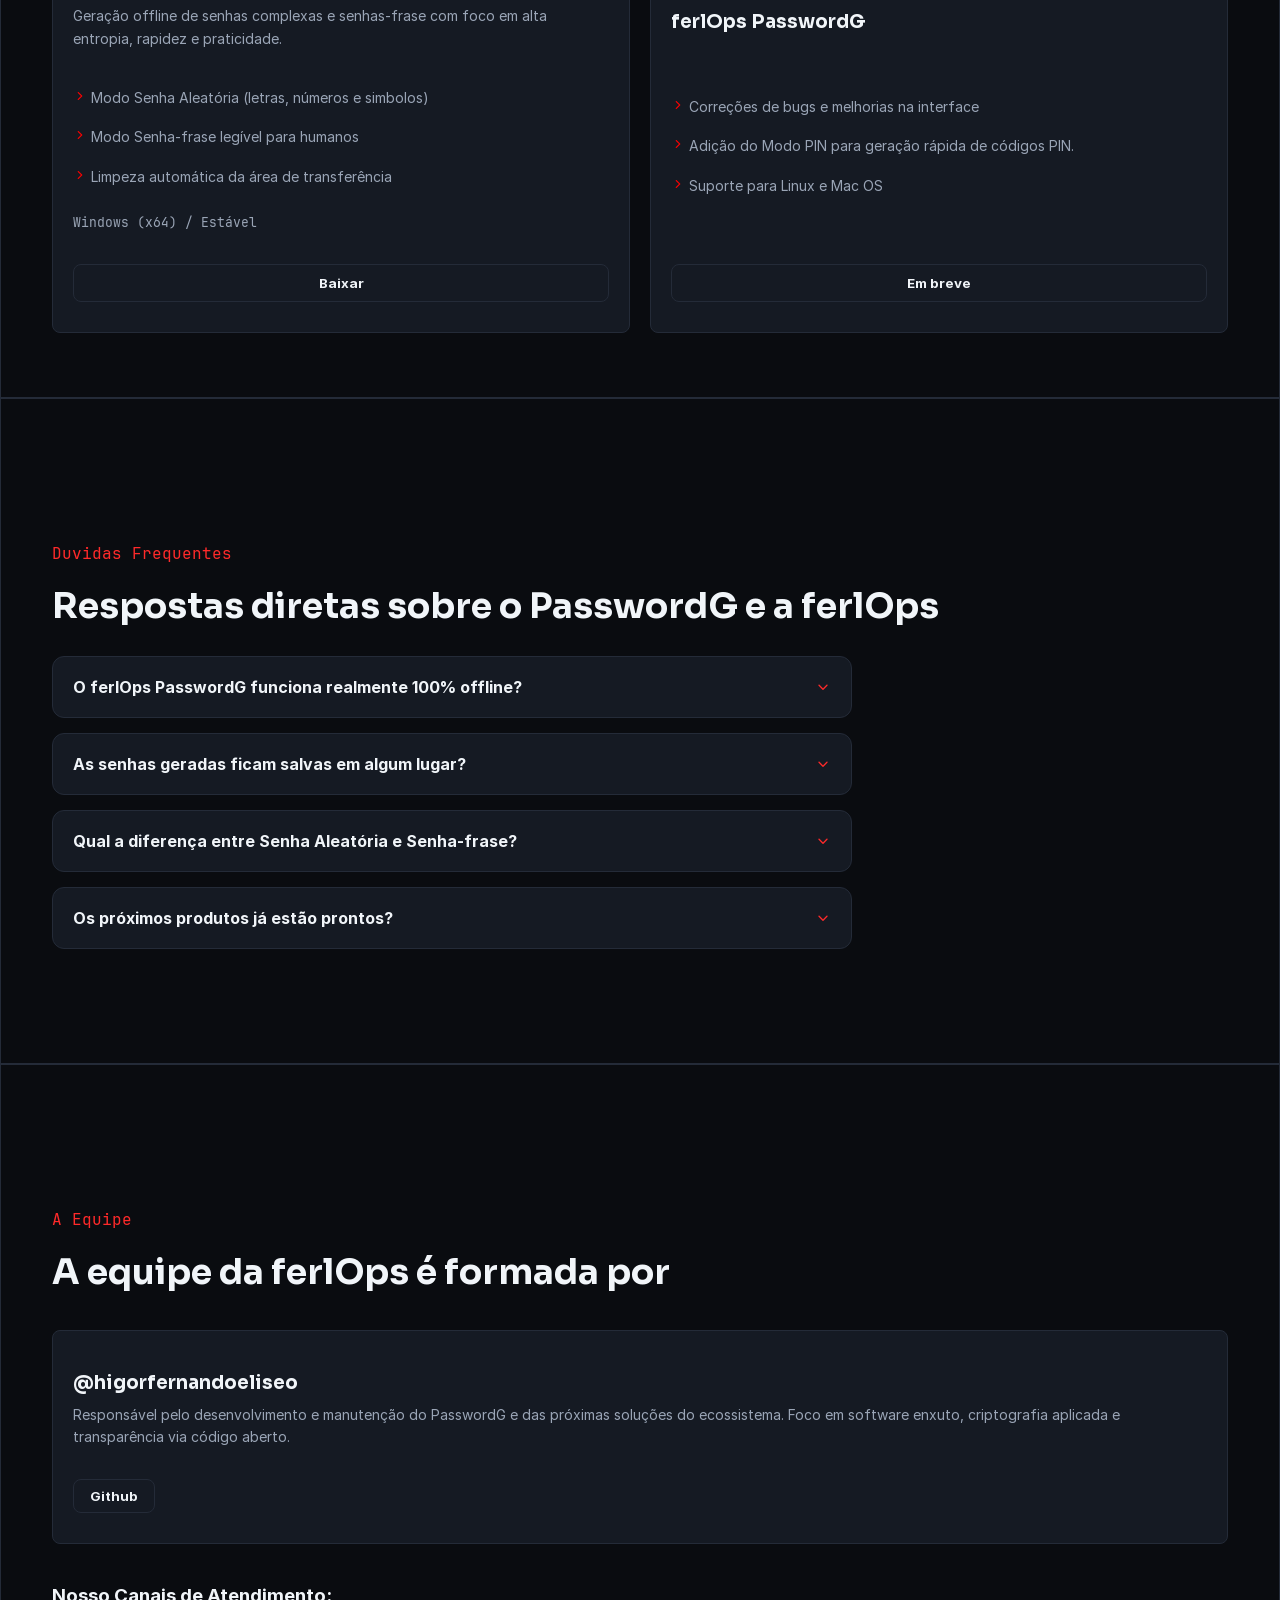
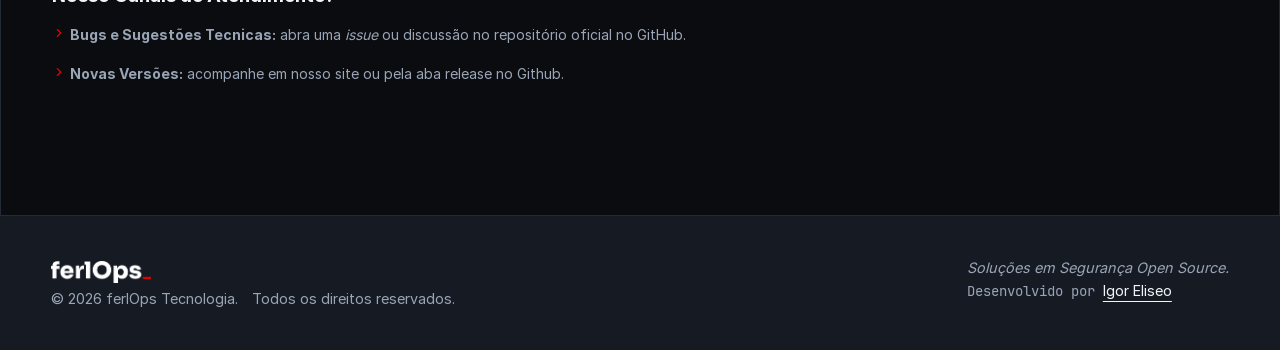
==== commit 0e762d2d: "Update index.html and Stylesheets" ====
--- a/index.html
+++ b/index.html
@@ -102,7 +102,7 @@
         <section class="hero" id="porque-confiar">
                 <div class="interface">
 
-                    <p class="subtitle">Nossa engenharia</p>
+                    <p class="subtitle">Nossa Engenharia</p>
                     <h2 class="section-title">Por que confiar na abordagem ferlOps</h2>
                     <p>Ferramentas simples de auditar, funcionamento local sem dependência de terceiros e clareza sobre o que cada solução faz.</p>
 
@@ -200,7 +200,7 @@
         <section class="hero" id="faq">
             <div class="interface">
 
-                <p class="subtitle">Duvidas frequentes</p>
+                <p class="subtitle">Duvidas Frequentes</p>
                 <h2 class="section-title">Respostas diretas sobre o PasswordG e a ferlOps</h2>
 
                 <div id="box-accordions">
@@ -253,7 +253,7 @@
         <section class="hero" id="theteam">
             <div class="interface">
 
-                <p class="subtitle">A equipe</p>
+                <p class="subtitle">A Equipe</p>
                 <h2 class="section-title">A equipe da ferlOps é formada por</h2>
 
                 <div class="grid-team">
@@ -269,7 +269,7 @@
 
                 </div>
 
-                <h3>Nosso canais de atendimento:</h3>
+                <h3>Nosso Canais de Atendimento:</h3>
 
                 <ul class="lista-clean">
                     <li>
@@ -291,7 +291,11 @@
         <div class="interface">
             <div class="logo-footer">
                 <img src="assets/images/logo-ferlops.webp" alt="logotipo ferlOps do Footer">
-                <p>&copy; 2026 ferlOps Tecnologia. Todos os direitos reservados.</p>
+				<div class="copyright">
+					<p>&copy; 2026 ferlOps Tecnologia. </p>
+					<p>Todos os direitos reservados.</p>
+				</div>
+				
             </div>
             <div class="authorpage">
                 <p><em>Soluções em Segurança Open Source.</em></p>
--- a/assets/css/main.css
+++ b/assets/css/main.css
@@ -749,6 +749,14 @@
     line-height: 1.6;
 }
 
+footer div.logo-footer div.copyright {
+	display: flex;
+}
+
+footer div.logo-footer div.copyright p {
+	margin:0 14px 0 0;
+}
+
 footer div.authorpage p {
     font-family: 'JBMono';
     font-size: 0.9rem;
--- a/assets/css/responsive.css
+++ b/assets/css/responsive.css
@@ -28,5 +28,12 @@
         gap: 32px;
         text-align: center;
     }
+	
+	footer div.logo-footer div.copyright {
+		display: flex;
+		flex-direction: column;
+		justify-content: center;
+		align-items: center;
+	}
 
 }
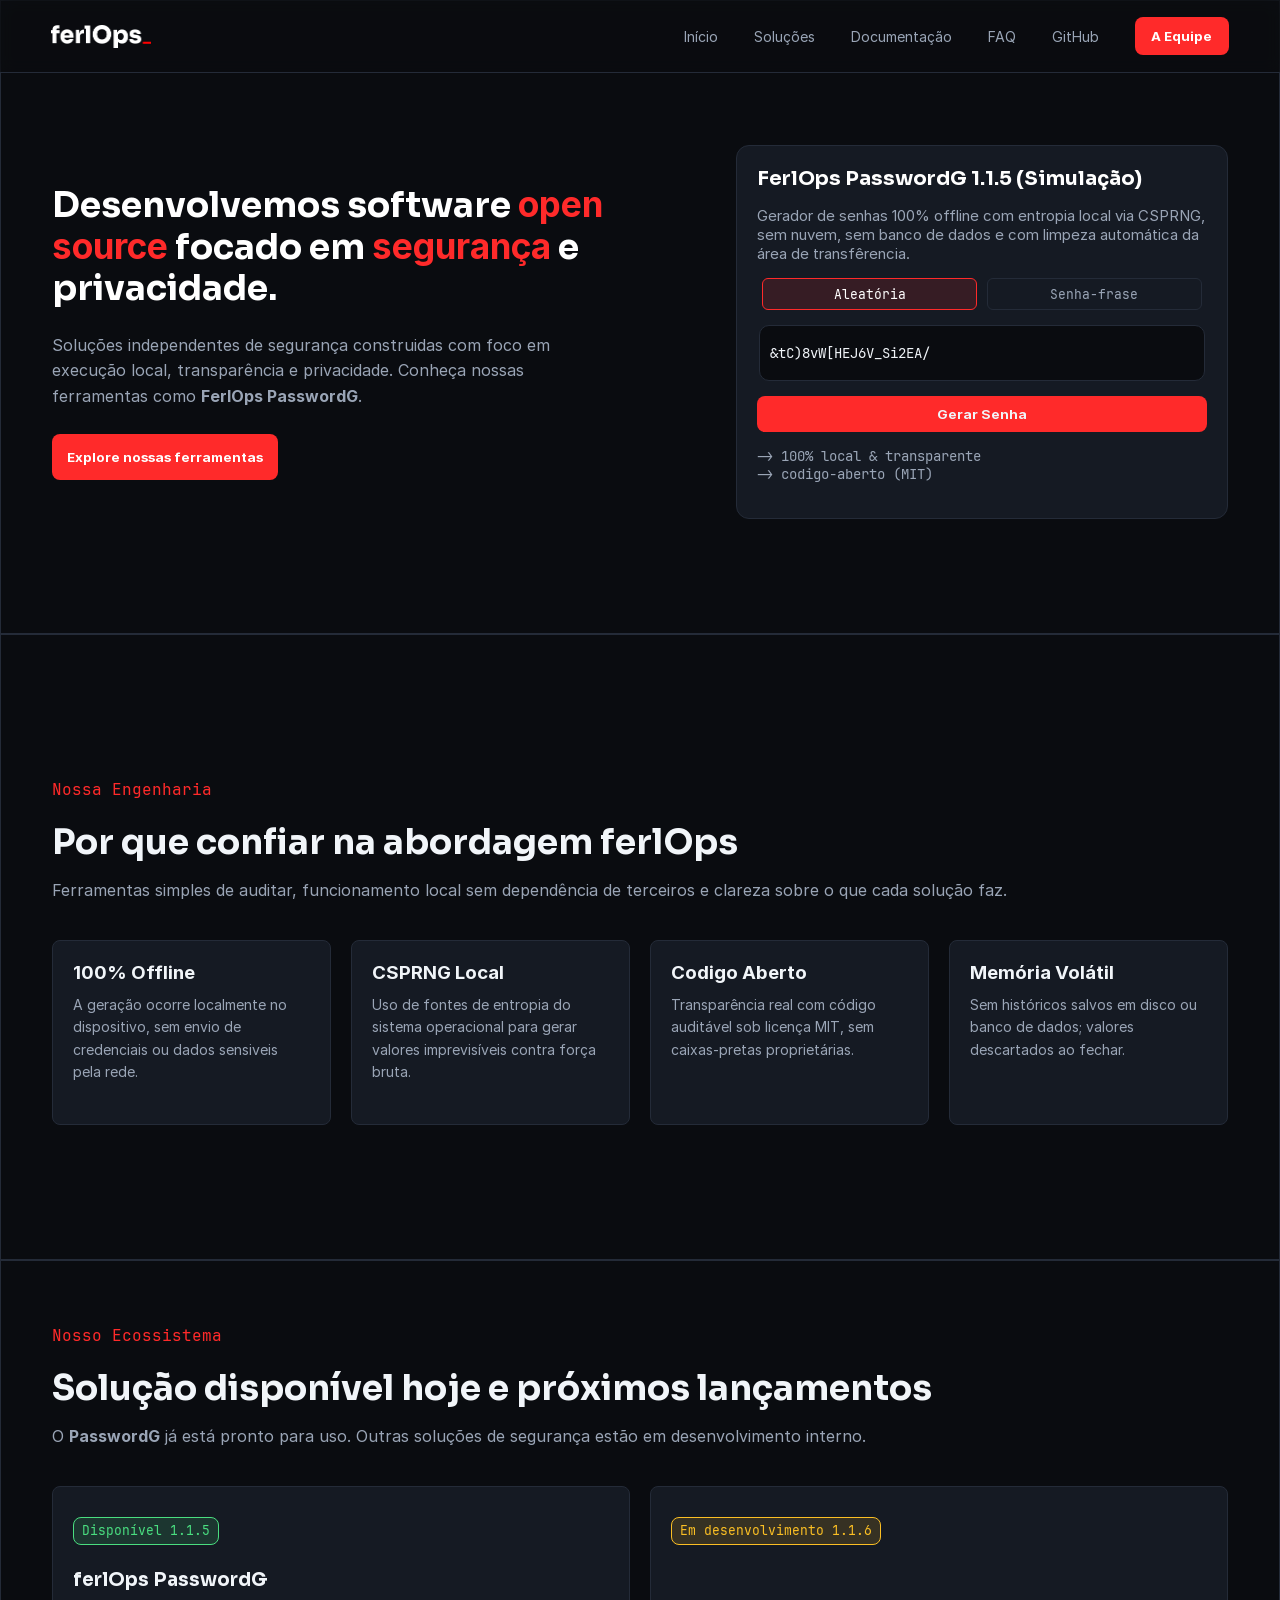
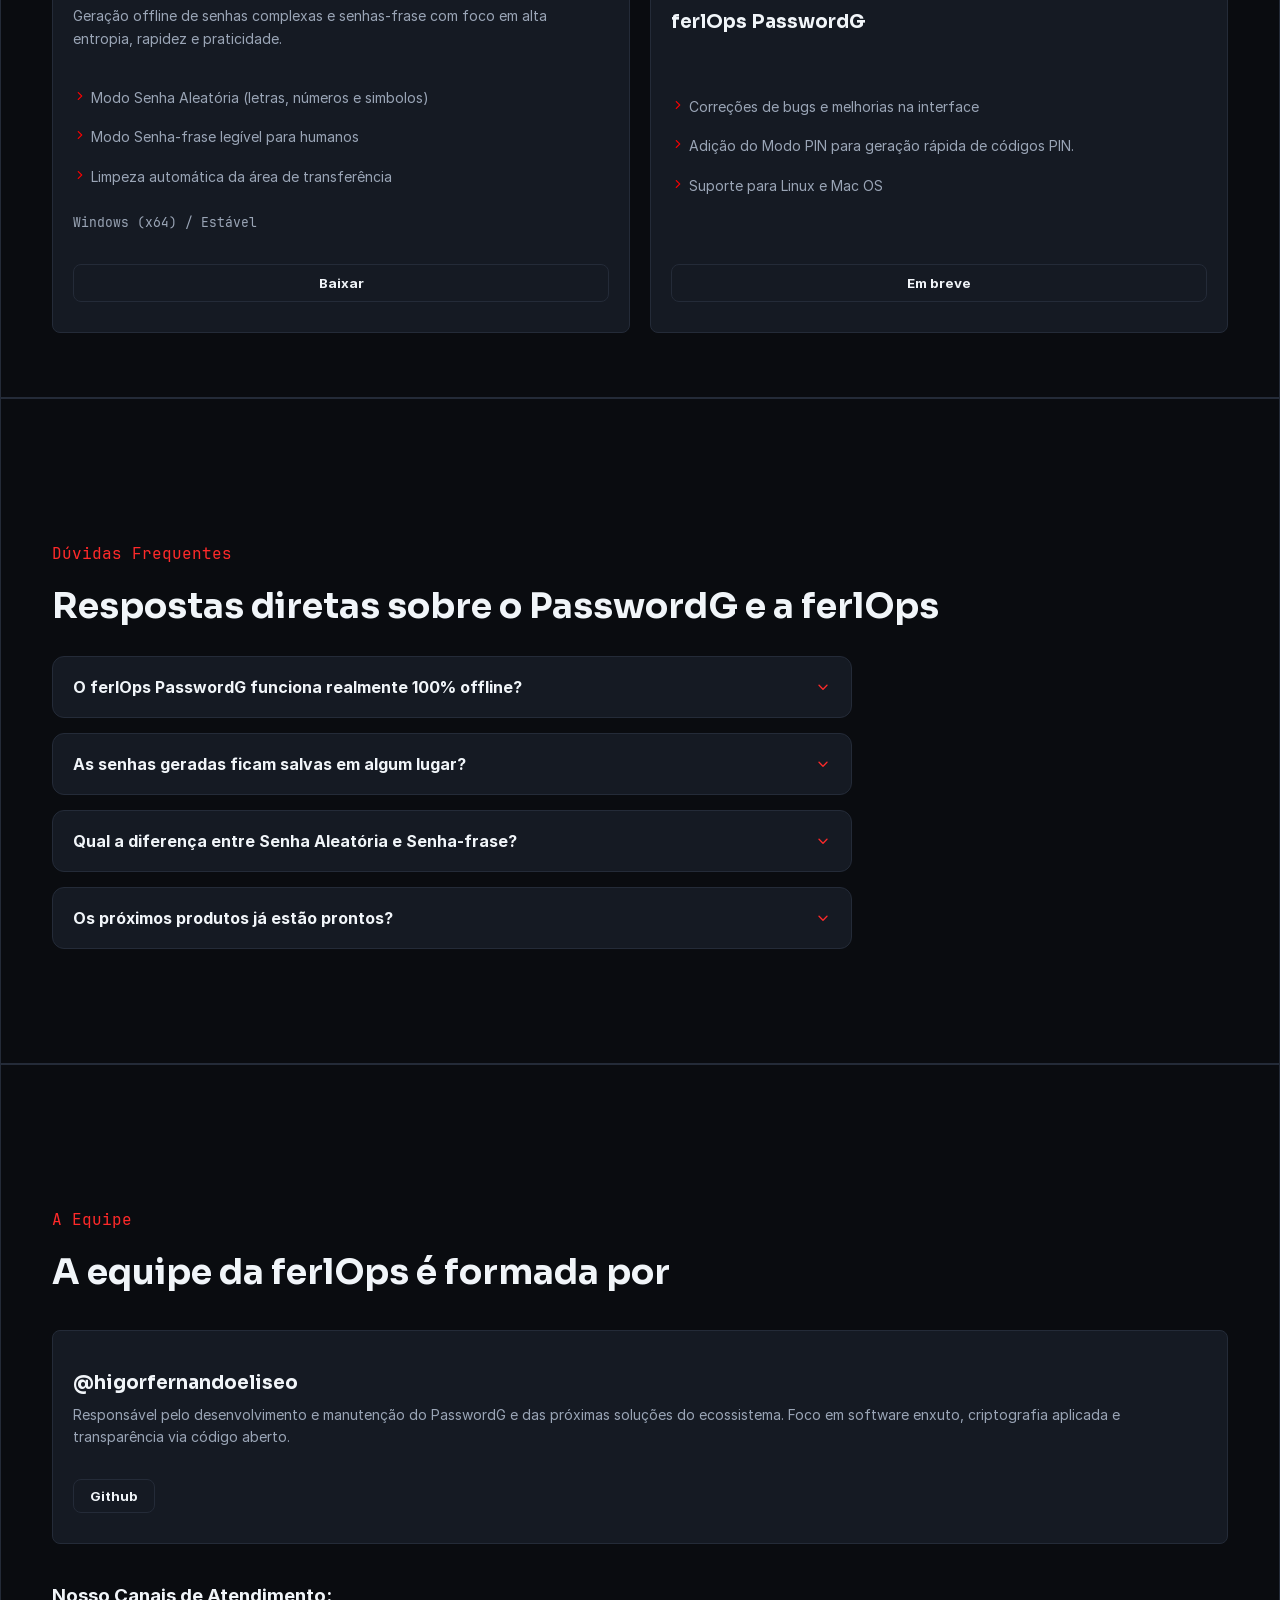
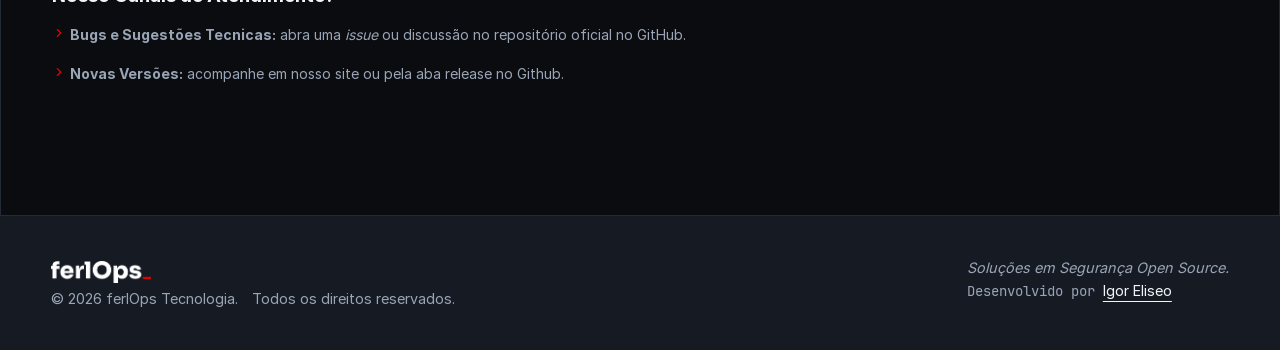
==== commit de2682af: "Update index.html" ====
--- a/index.html
+++ b/index.html
@@ -200,7 +200,7 @@
         <section class="hero" id="faq">
             <div class="interface">
 
-                <p class="subtitle">Duvidas Frequentes</p>
+                <p class="subtitle">Dúvidas Frequentes</p>
                 <h2 class="section-title">Respostas diretas sobre o PasswordG e a ferlOps</h2>
 
                 <div id="box-accordions">
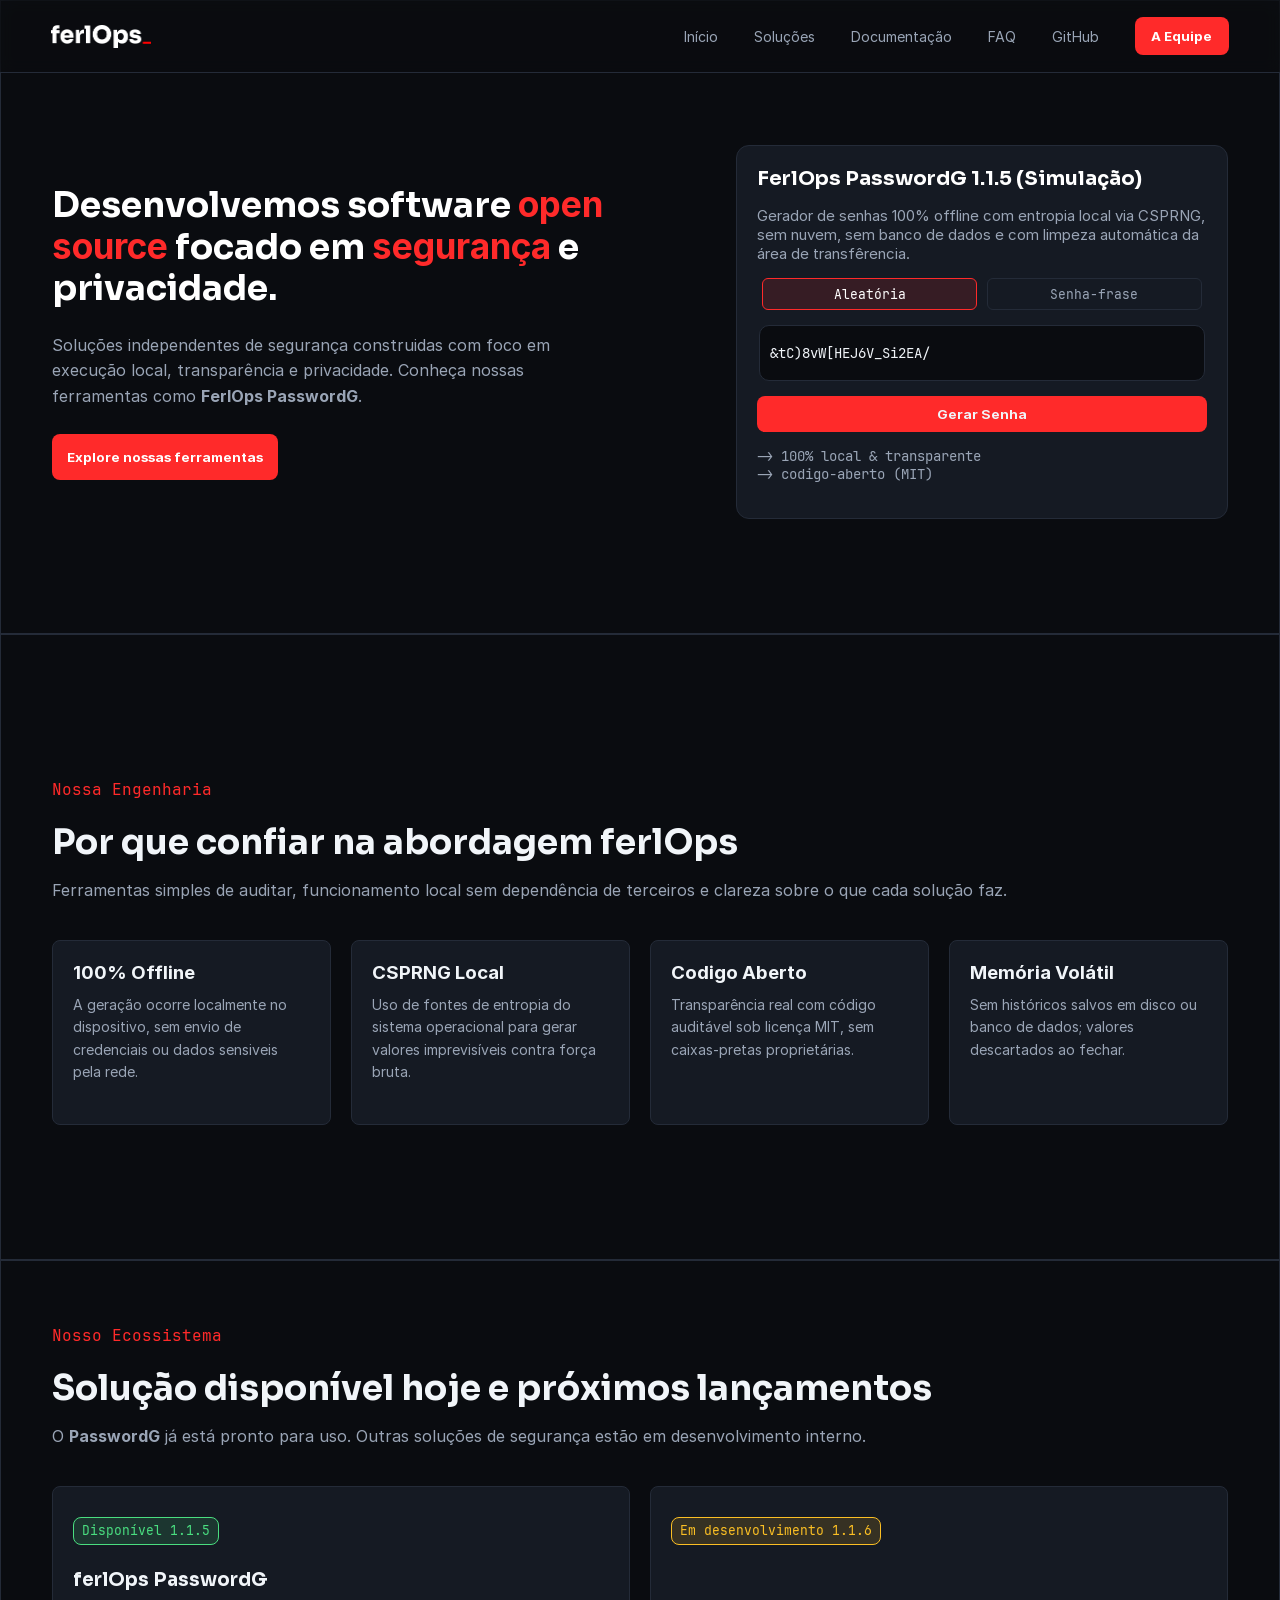
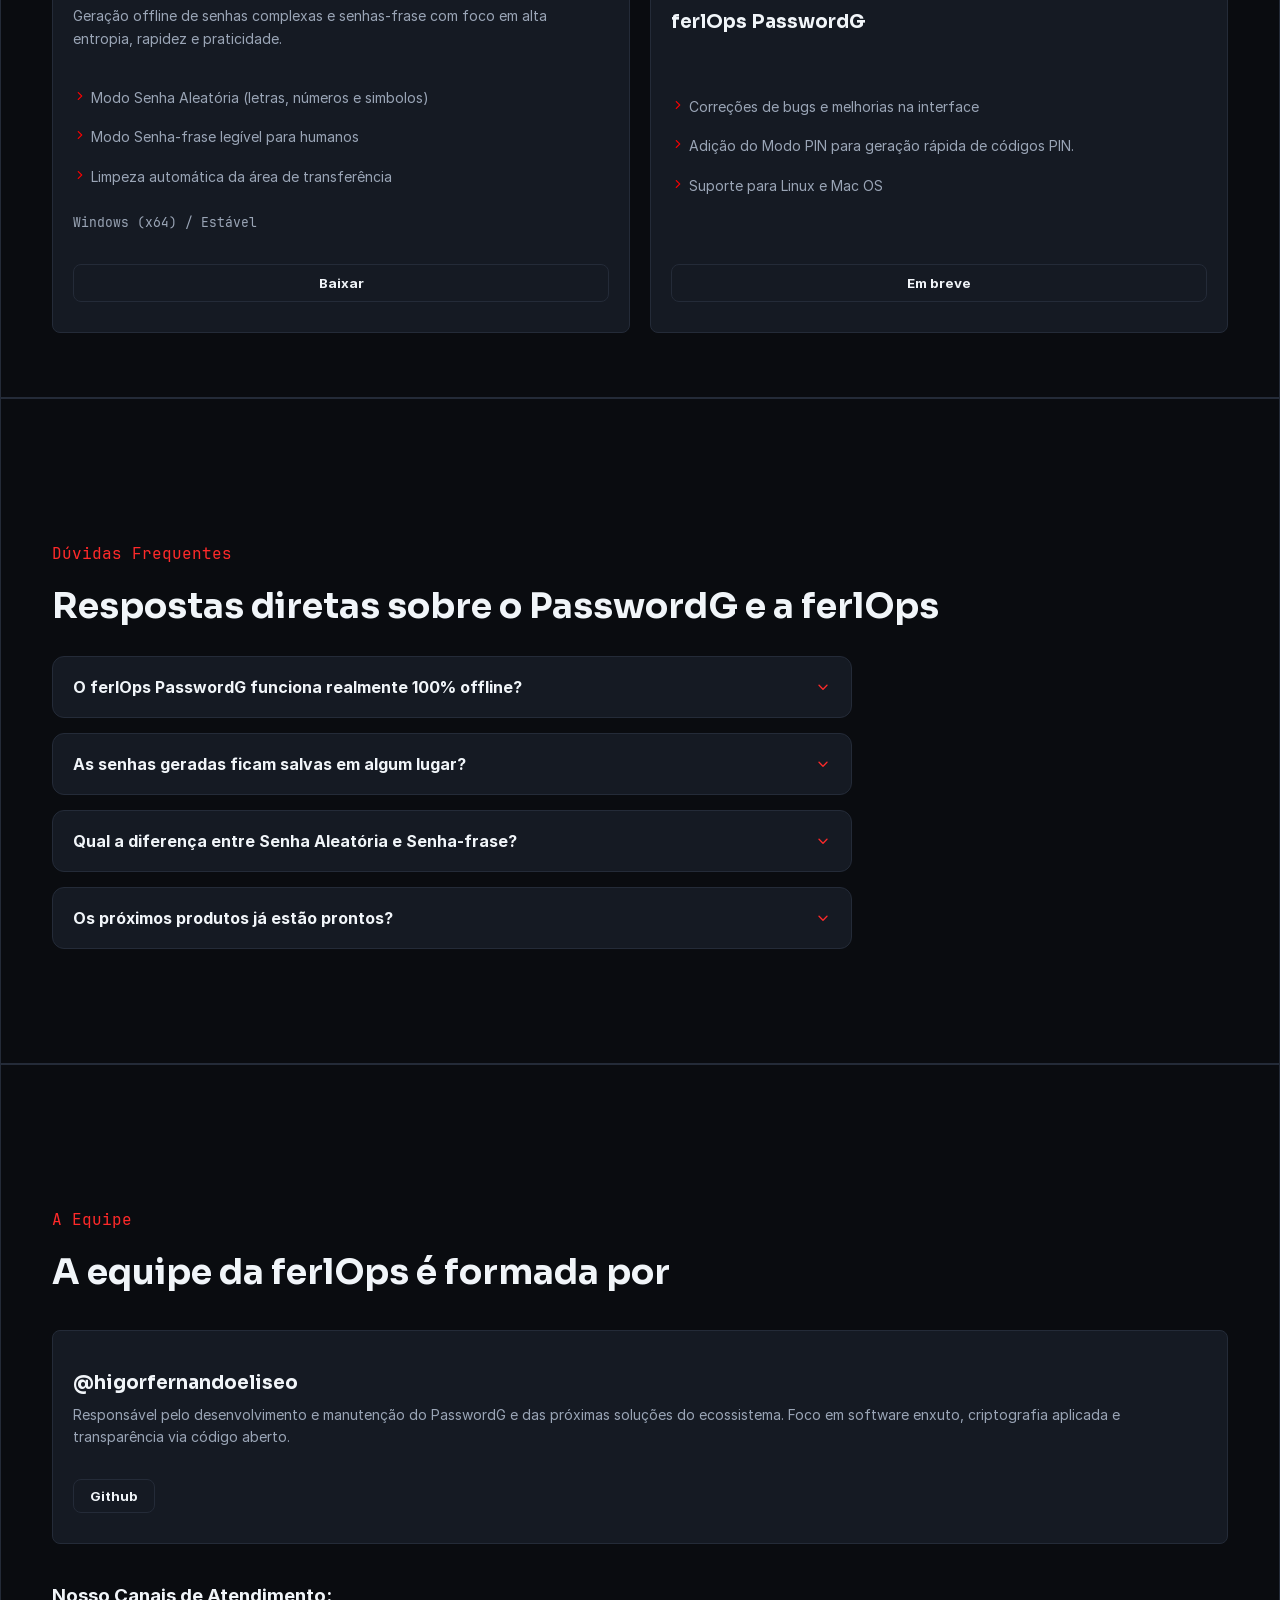
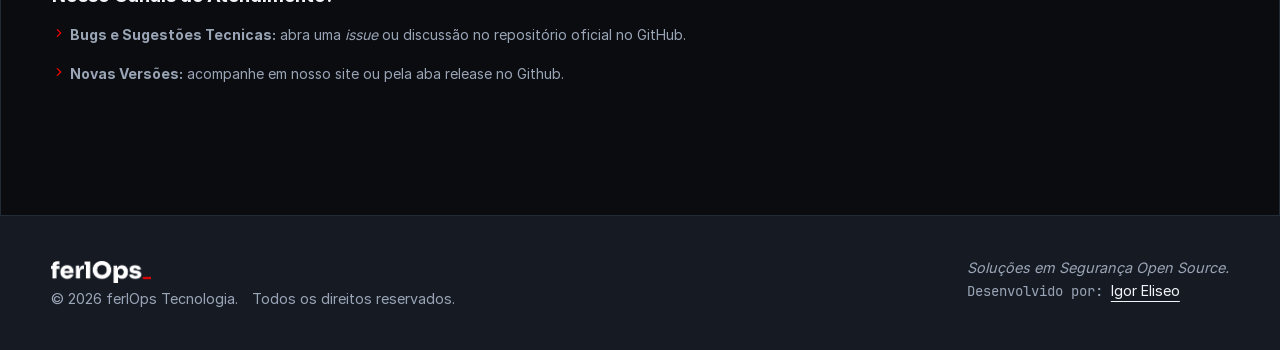
==== commit e3e3098a: "Update footer text in index.html" ====
--- a/index.html
+++ b/index.html
@@ -299,7 +299,7 @@
             </div>
             <div class="authorpage">
                 <p><em>Soluções em Segurança Open Source.</em></p>
-                <p>Desenvolvido por <a target="_blank" href="https://github.com/higorfernandoeliseo">Igor Eliseo</a></p>
+                <p>Desenvolvido por: <a target="_blank" href="https://github.com/higorfernandoeliseo">Igor Eliseo</a></p>
             </div>
         </div>
     </footer>
